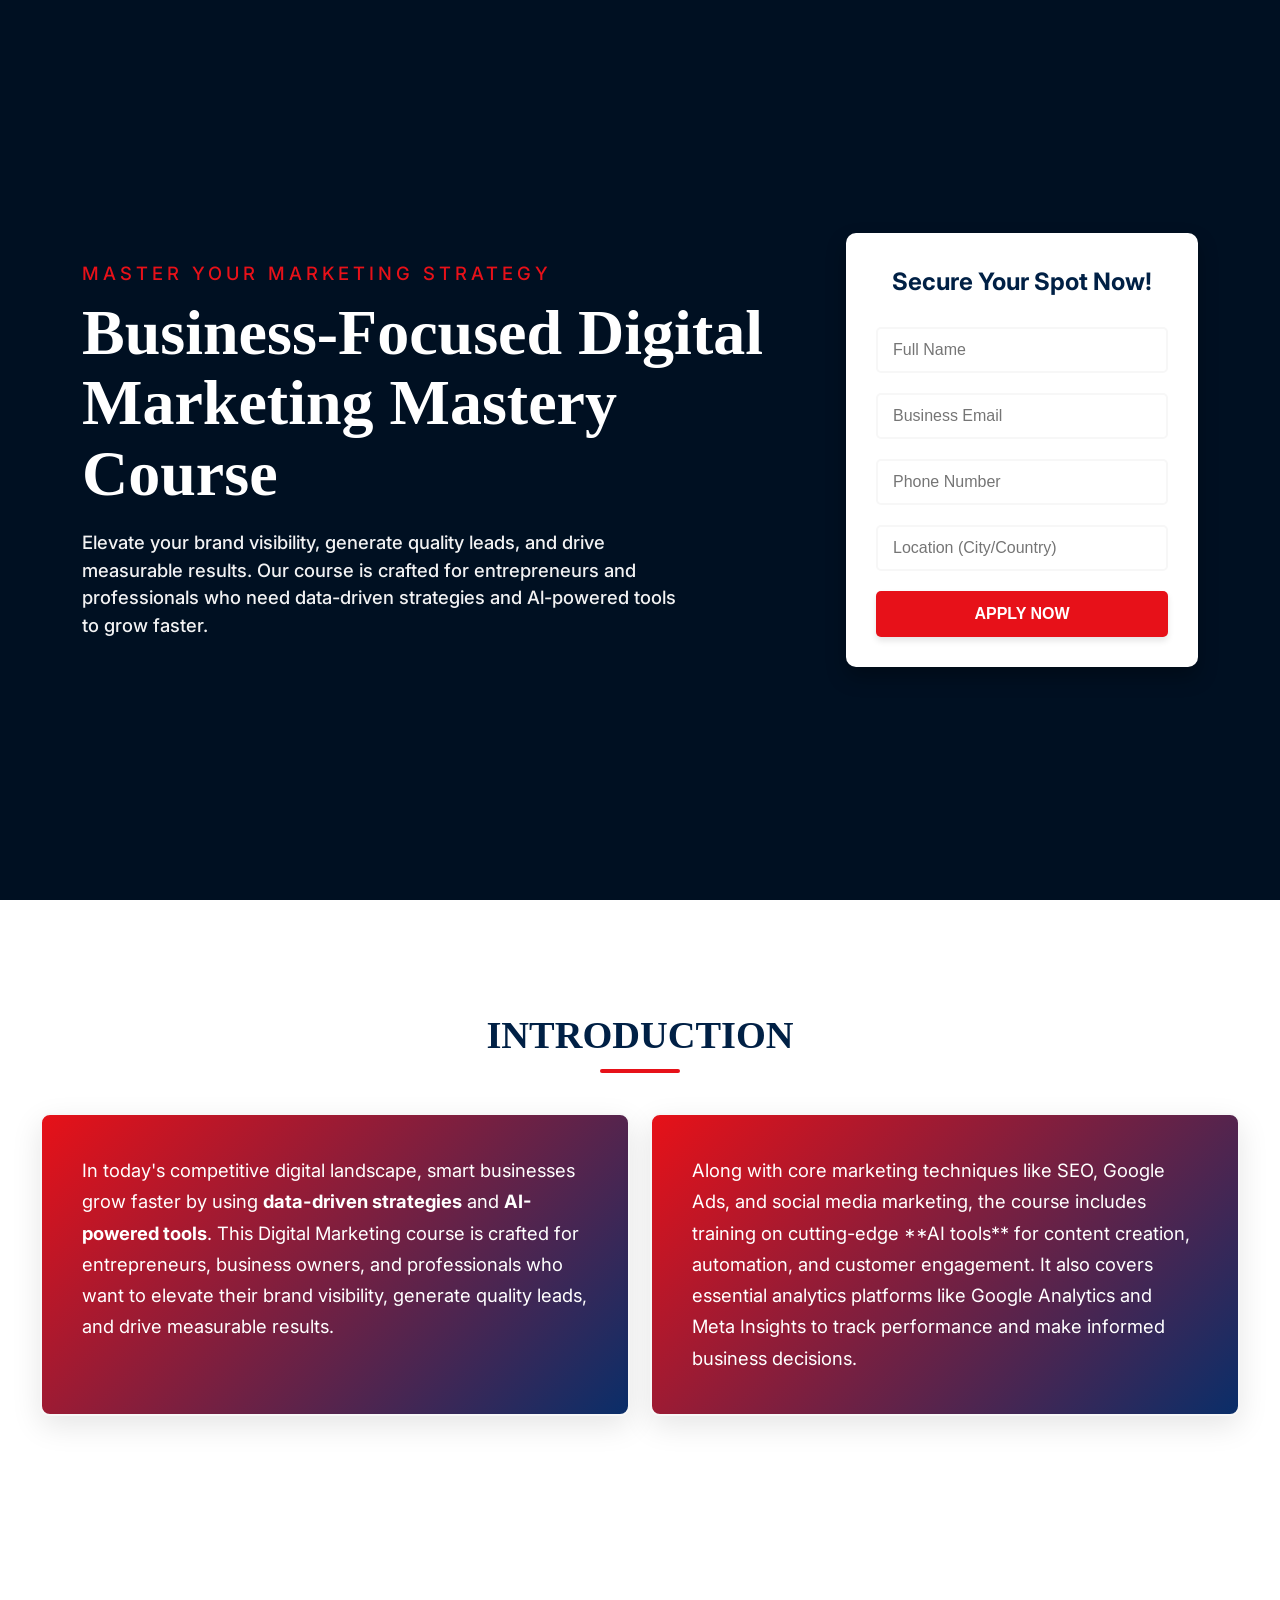
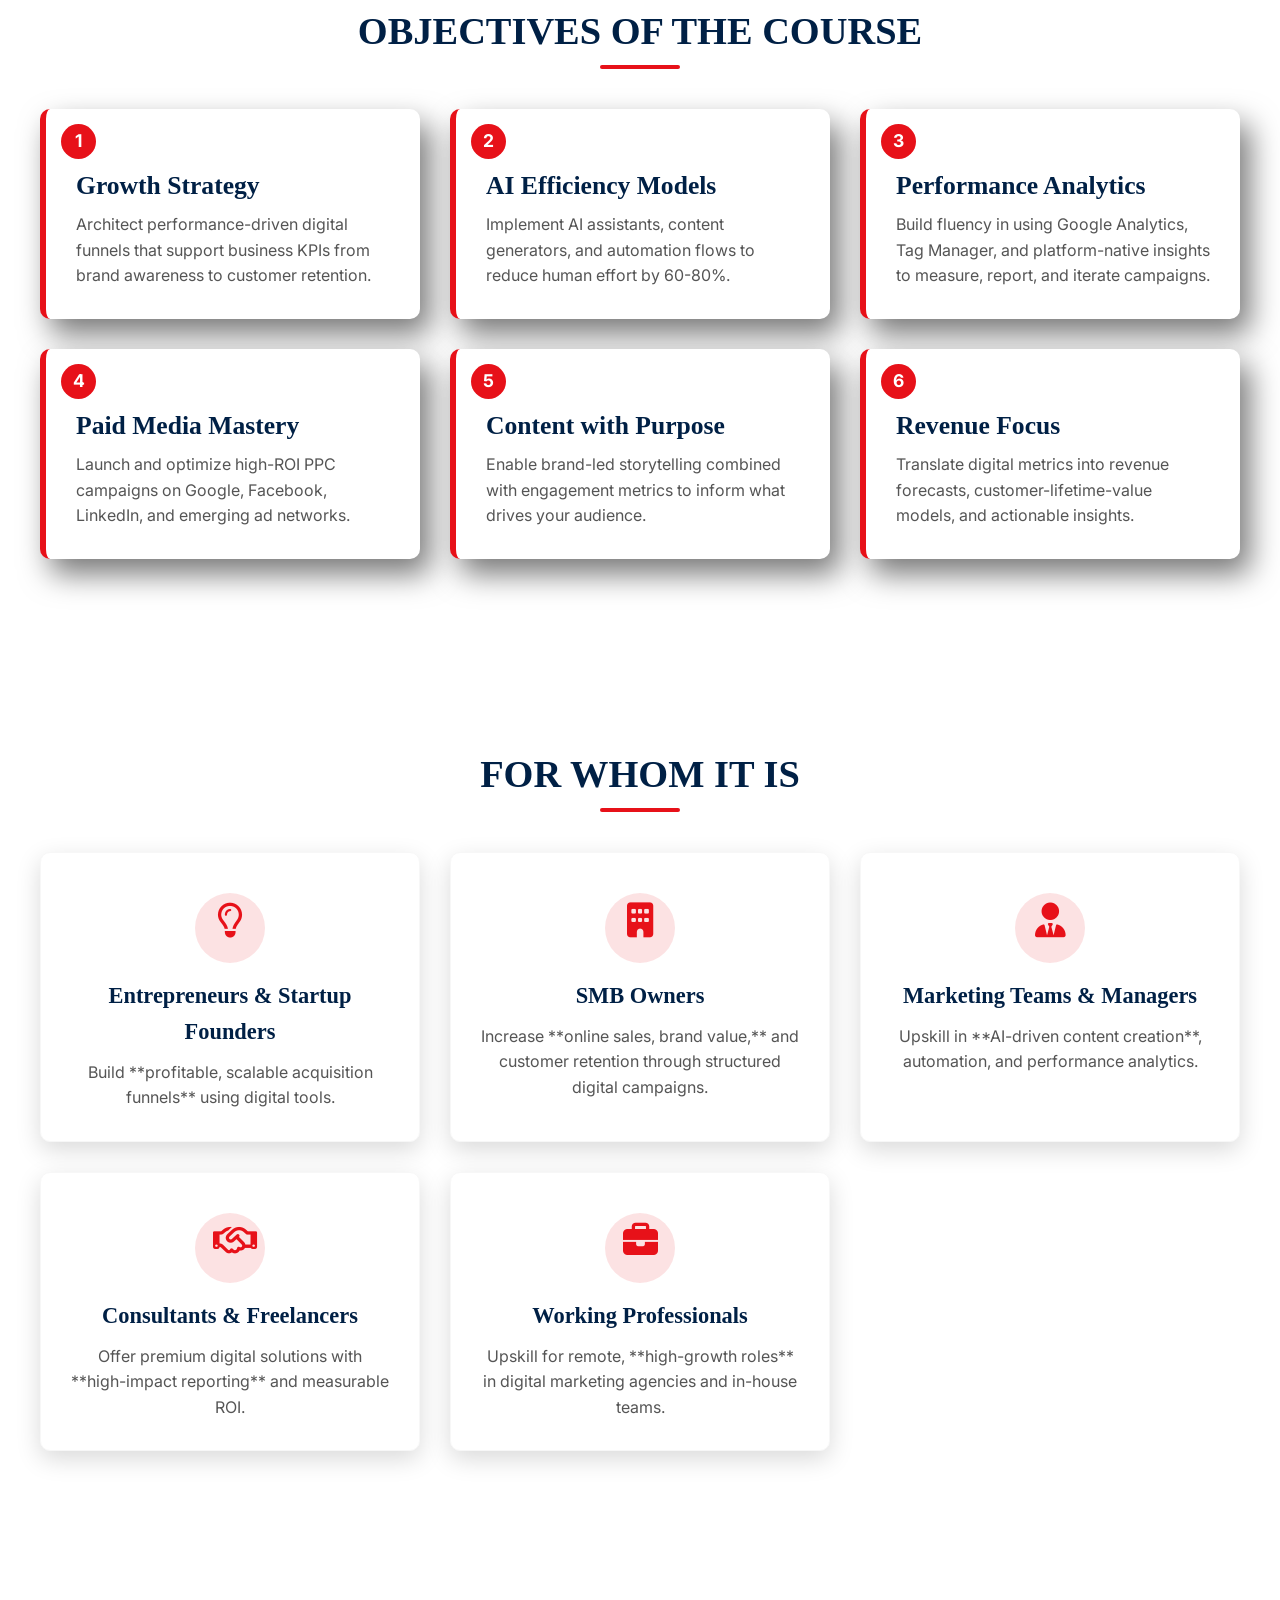
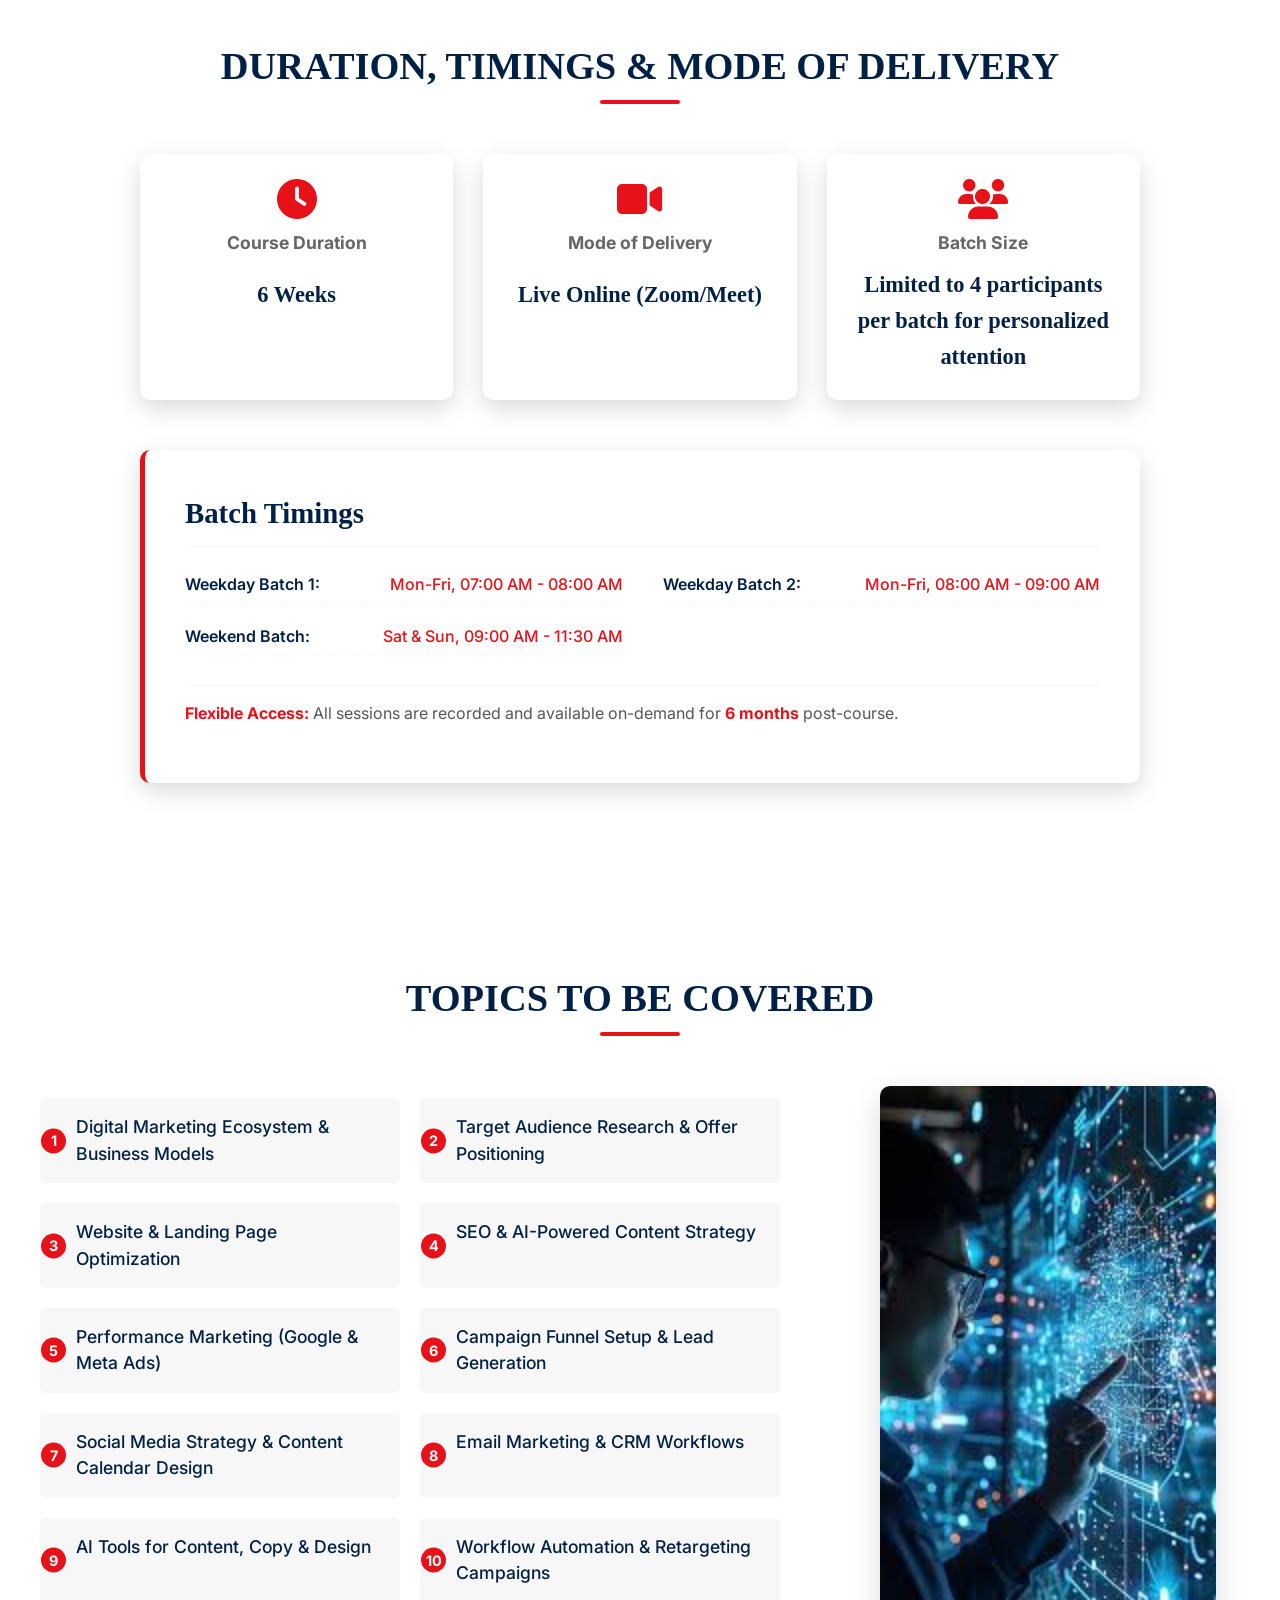
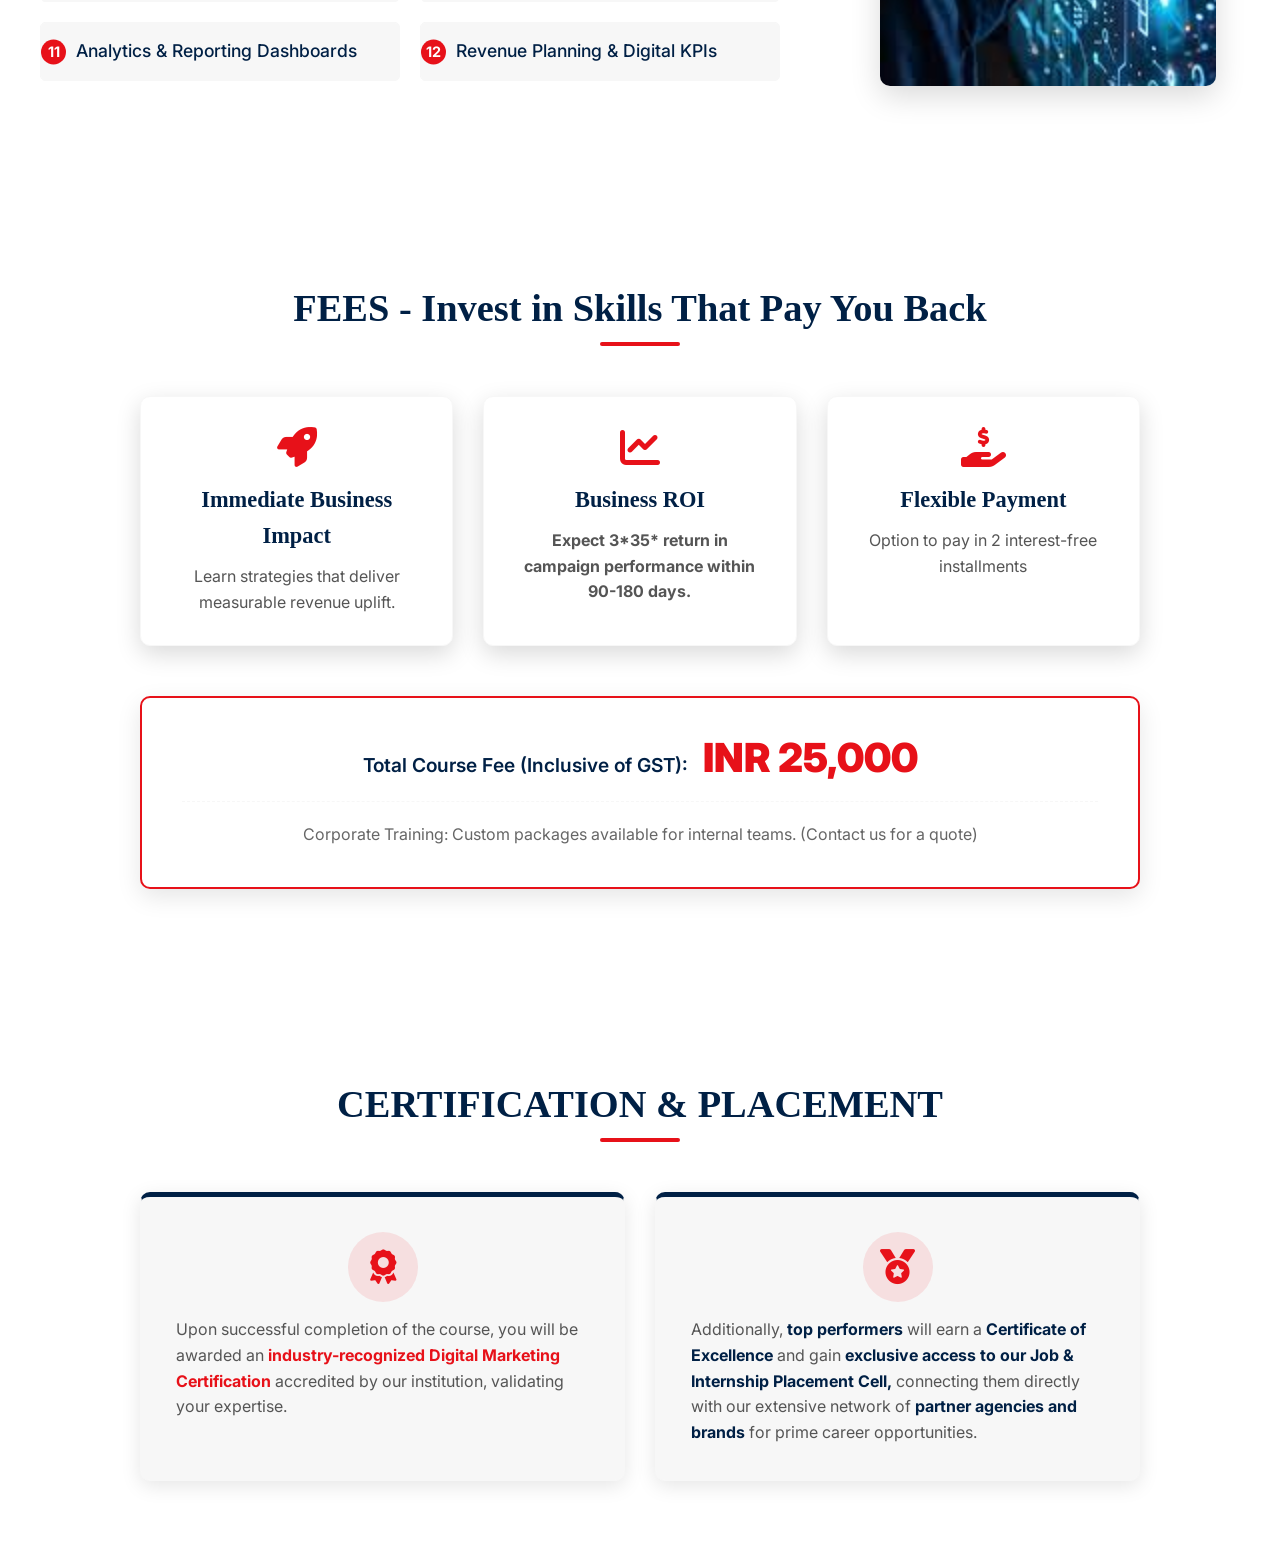
==== index.html @ 6c290bd8 "Add files via upload" ====
<!DOCTYPE html>
<html lang="en">
<head>
<meta charset="UTF-8">
<meta name="viewport" content="width=device-width, initial-scale=1.0">
<title>Adleway Digital Marketing - Mastery Course</title>
<link rel="stylesheet" href="Digital Marketing Course.css">
<!-- Favicon -->
<link rel="icon" type="image/x-icon" href="AdLeway-Favicon.png">
<!-- AOS CSS -->
<link rel="stylesheet" href="https://unpkg.com/aos@next/dist/aos.css" />
<link href="https://fonts.googleapis.com/css2?family=Inter:wght@400;500;600;700;800;900&display=swap" rel="stylesheet">
<!-- Font Awesome for icons -->
<link rel="stylesheet" href="https://cdnjs.cloudflare.com/ajax/libs/font-awesome/6.5.0/css/all.min.css">
<link rel="stylesheet" href="https://cdn.jsdelivr.net/npm/bootstrap-icons@1.11.3/font/bootstrap-icons.css">
</head>
<body>



<!--hero-section-->
<div class="hero-section">
<div class="hero-video-container">
<video autoplay muted loop playsinline class="background-video">
<source src="hero-video.webm" type="video/mp4">
</div>
<div class="hero-content">
<div class="hero-main-content">
<!-- LEFT SIDE: Heading & Description -->
<div class="hero-left" data-aos="slide-right">
<p class="subtitle" style="color: #E71119;">MASTER YOUR MARKETING STRATEGY</p>
<h1 style="font-family: 'Times New Roman', serif;">Business-Focused Digital Marketing Mastery Course</h1>
<p>
Elevate your brand visibility, generate quality leads, and drive measurable results. Our course is crafted for entrepreneurs and professionals who need data-driven strategies and Al-powered tools to grow faster.
</p>
</div>
<!-- RIGHT SIDE: Lead Capture Form -->
<div class="hero-right" data-aos="slide-left">
<div class="form-card">
<h2>Secure Your Spot Now!</h2>
<form action="https://formsubmit.co/adleway.com@gmail.com" method="POST">
<div class="form-group">
<input type="text" name="name" placeholder="Full Name" required>
</div>
<div class="form-group">
<input type="email" name="email" placeholder="Business Email" required>
</div>
<div class="form-group">
<input type="tel" name="phone" placeholder="Phone Number" required>
</div>
<div class="form-group">
<input type="text" name="location" placeholder="Location (City/Country)" required>
</div>
<button type="submit" class="btn btn-form-submit">
APPLY NOW
</button>
</form>
</div>
</div>
</div>
</div>
</div>





<!-- INTRODUCTION SECTION -->
<section class="intro-section">
<div class="intro-container">
<h2 style="font-family: 'Times New Roman', serif;" data-aos="zoom-in">INTRODUCTION</h2>
<div class="intro-content-grid">
<!-- Card 1: Data-Driven Focus -->
<div class="intro-card" data-aos="slide-right">
<p>
In today's competitive digital landscape, smart businesses grow faster by using 
<strong>data-driven strategies</strong> and <strong>AI-powered tools</strong>. 
This Digital Marketing course is crafted for entrepreneurs, business owners, and professionals 
who want to elevate their brand visibility, generate quality leads, and drive measurable results.
</p>
</div>
<!-- Card 2: Tools & Analytics Focus -->
<div class="intro-card" data-aos="slide-left">
<p>
Along with core marketing techniques like SEO, Google Ads, and social media marketing, 
the course includes training on cutting-edge **AI tools** for content creation, automation, 
and customer engagement. It also covers essential analytics platforms like Google Analytics 
and Meta Insights to track performance and make informed business decisions.
</p>
</div>
</div>
</div>
</section>





<!--OBJECTIVES OF THE COURSE SECTION-->
<section class="objectives-section">
<div class="objective-container">
<h2 class="section-header" data-aos="zoom-in">OBJECTIVES OF THE COURSE</h2>
<div class="objective-grid-container">
<!-- Objective 1 -->
<div class="modern-objective-card" data-aos="slide-right">
<h3>Growth Strategy</h3>
<p>Architect performance-driven digital funnels that support business KPIs from brand awareness to customer retention.</p>
</div>
<!-- Objective 2 -->
<div class="modern-objective-card" data-aos="slide-right">
<h3>AI Efficiency Models</h3>
<p>Implement AI assistants, content generators, and automation flows to reduce human effort by 60-80%.</p>
</div>
<!-- Objective 3 -->
<div class="modern-objective-card" data-aos="slide-right">
<h3>Performance Analytics</h3>
<p>Build fluency in using Google Analytics, Tag Manager, and platform-native insights to measure, report, and iterate campaigns.</p>
</div>
<!-- Objective 4 -->
<div class="modern-objective-card" data-aos="slide-left">
<h3>Paid Media Mastery</h3>
<p>Launch and optimize high-ROI PPC campaigns on Google, Facebook, LinkedIn, and emerging ad networks.</p>
</div>
<!-- Objective 5 -->
<div class="modern-objective-card" data-aos="slide-left">
<h3>Content with Purpose</h3>
<p>Enable brand-led storytelling combined with 
engagement metrics to inform what drives your 
audience.</p>
</div>
<!-- Objective 6 -->
<div class="modern-objective-card" data-aos="slide-left">
<h3>Revenue Focus</h3>
<p>Translate digital metrics into revenue forecasts, 
customer-lifetime-value models, and actionable insights.</p>
</div>
</div>
</div>
</section>





<!--target-audience-section-->
<section class="target-audience-section">
<div class="target-audience-container">
<h2 class="section-header" data-aos="zoom-in">FOR WHOM IT IS</h2>
<div class="audience-grid-container-custom">
<div class="audience-card-custom" data-aos="slide-right">
<div class="icon-wrapper">
<i class="far fa-lightbulb custom-icon"></i>
</div>
<h3>Entrepreneurs & Startup Founders</h3>
<p>Build **profitable, scalable acquisition funnels** using digital tools.</p>
</div>
<div class="audience-card-custom" data-aos="slide-right">
<div class="icon-wrapper">
<i class="fas fa-building custom-icon"></i>
</div>
<h3>SMB Owners</h3>
<p>Increase **online sales, brand value,** and customer retention through structured digital campaigns.</p>
</div>
<div class="audience-card-custom" data-aos="slide-right">
<div class="icon-wrapper">
<i class="fas fa-user-tie custom-icon"></i>
</div>
<h3>Marketing Teams & Managers</h3>
<p>Upskill in **AI-driven content creation**, automation, and performance analytics.</p>
</div>
<div class="audience-card-custom" data-aos="slide-left">
<div class="icon-wrapper">
<i class="far fa-handshake custom-icon"></i>
</div>
<h3>Consultants & Freelancers</h3>
<p>Offer premium digital solutions with **high-impact reporting** and measurable ROI.</p>
</div>
<div class="audience-card-custom" data-aos="slide-left">
<div class="icon-wrapper">
<i class="fas fa-briefcase custom-icon"></i>
</div>
<h3>Working Professionals</h3>
<p>Upskill for remote, **high-growth roles** in digital marketing agencies and in-house teams.</p>
</div>
</div>
</div>
</section>





<!--delivery-section-->
<section class="delivery-section">
<div class="delivery-container">
<h2 class="section-header" data-aos="zoom-in">DURATION, TIMINGS & MODE OF DELIVERY</h2>
<div class="key-info-grid">
<div class="info-card" data-aos="slide-left">
<i class="fas fa-clock info-icon"></i>
<p class="info-title">Course Duration</p>
<p class="info-detail" style=" margin-top: 20px;">6 Weeks</p>
</div>
<div class="info-card" data-aos="zoom-in">
<i class="fas fa-video info-icon"></i>
<p class="info-title">Mode of Delivery</p>
<p class="info-detail" style=" margin-top: 20px;">Live Online (Zoom/Meet)</p>
</div>
<div class="info-card" data-aos="slide-right">
<i class="fas fa-users info-icon"></i>
<p class="info-title">Batch Size</p>
<p class="info-detail">Limited to 4 participants per batch for personalized attention</p>
</div>
</div>
<div class="timing-card" data-aos="zoom-in">
<h3>Batch Timings</h3>
<div class="timing-list-container">
<div class="timing-item">
<p class="timing-label">Weekday Batch 1:</p>
<p class="timing-time">Mon-Fri, 07:00 AM - 08:00 AM</p>
</div>
<div class="timing-item">
<p class="timing-label">Weekday Batch 2:</p>
<p class="timing-time">Mon-Fri, 08:00 AM - 09:00 AM</p>
</div>
<div class="timing-item">
<p class="timing-label">Weekend Batch:</p>
<p class="timing-time">Sat & Sun, 09:00 AM - 11:30 AM</p>
</div>
</div>
<p class="flexible-access">
<strong>Flexible Access:</strong>  All sessions are recorded and available on-demand for <strong>6 months</strong> post-course.
</p>
</div>
</div>
</section>





<!--topics-section-->
<section class="topics-section">
<div class="topics-container"> 
<h2 class="section-header topics-header" data-aos="zoom-in">TOPICS TO BE COVERED</h2>
<div class="topics-content-split">
<div class="topics-list-column">
<ol class="topic-list">
<li data-aos="slide-right" data-aos-delay="100">Digital Marketing Ecosystem & Business Models</li>
<li  data-aos="slide-right" data-aos-delay="100">Target Audience Research & Offer Positioning</li>
<li  data-aos="slide-right" data-aos-delay="200">Website & Landing Page Optimization</li>
<li  data-aos="slide-right" data-aos-delay="200">SEO & AI-Powered Content Strategy</li>
<li  data-aos="slide-right" data-aos-delay="300">Performance Marketing (Google & Meta Ads)</li>
<li  data-aos="slide-right" data-aos-delay="300">Campaign Funnel Setup & Lead Generation</li>
<li  data-aos="slide-right" data-aos-delay="400">Social Media Strategy & Content Calendar Design</li>
<li  data-aos="slide-right" data-aos-delay="400">Email Marketing & CRM Workflows</li>
<li  data-aos="slide-right" data-aos-delay="500">AI Tools for Content, Copy & Design</li>
<li  data-aos="slide-right" data-aos-delay="500">Workflow Automation & Retargeting Campaigns</li>
<li  data-aos="slide-right" data-aos-delay="600">Analytics & Reporting Dashboards</li>
<li  data-aos="slide-right" data-aos-delay="600">Revenue Planning & Digital KPIs</li>
</ol>
</div>
<div class="topics-image-column" data-aos="slide-left">
<img src="Advanced Data Visualization-1.jpeg" alt="Digital Marketing Topics Illustration">
</div>
</div>
</div>
</section>





<!--fees-section-->
<section class="fees-section">
<div class="fees-container">
<h2 class="section-header fees-header" data-aos="zoom-in">FEES - Invest in Skills That Pay You Back</h2>
<div class="value-prop-grid">
<div class="value-prop-card" data-aos="slide-left">
<i class="fas fa-rocket prop-icon"></i>
<h3 class="prop-title">Immediate Business Impact</h3>
<p class="prop-detail">Learn strategies that deliver measurable revenue uplift.</p>
</div>
<div class="value-prop-card primary-card" data-aos="zoom-in">
<i class="fas fa-chart-line prop-icon"></i>
<h3 class="prop-title" style="color: var(--color-darkblue);">Business ROI</h3>
<p class="prop-detail">Expect 3*35* return in campaign 
performance within 90-180 days.</p>
</div>
<div class="value-prop-card" data-aos="slide-right">
<i class="fas fa-hand-holding-usd prop-icon"></i>
<h3 class="prop-title">Flexible Payment</h3>
<p class="prop-detail">Option to pay in 2 interest-free 
installments</p>
</div>
</div>
<div class="fee-summary-box" data-aos="zoom-in">
<div class="fee-display">
<p class="fee-label">Total Course Fee (Inclusive of GST):</p>
<p class="fee-amount">INR 25,000</p>
</div>
<p class="corporate-note">
Corporate Training: Custom packages available for internal teams. (Contact us for a quote)
</p>
</div>
</div>
</section>





<!--certification-section-->
<section class="certification-section">
<div class="cert-container">
<h2 class="section-header cert-header" data-aos="zoom-in">CERTIFICATION & PLACEMENT</h2>
<div class="cert-cards-grid">

<div class="cert-card primary-cert-card" data-aos="slide-left">
<div class="card-icon-wrapper">
<i class="fas fa-award cert-icon"></i>
</div>
<p class="card-detail">
Upon successful completion of the course, you will be awarded an <strong>
industry-recognized Digital Marketing Certification </strong> accredited by our institution, validating your expertise.
</p>
</div>

<div class="cert-card secondary-cert-card" data-aos="slide-right">
<div class="card-icon-wrapper">
<i class="fas fa-medal cert-icon"></i>
</div>
<p class="card-detail">
Additionally,<strong> top performers </strong> will earn a <strong>Certificate of Excellence</strong> and gain <strong> exclusive access to our Job & Internship Placement Cell,</strong> connecting them directly with our extensive network of <strong> partner agencies and brands </strong> for prime career opportunities.
</p>
</div>
</div>
</div>
</section>





<!-- AOS JS -->
<script src="https://unpkg.com/aos@next/dist/aos.js"></script>
<script>
AOS.init({
duration: 1000,  
once: true,     
offset: 100,      
});
</script>

</body>
</html>
---- Digital Marketing Course.css ----
:root {
--color-red: #E71119;
--color-darkblue: #002045;
--color-white: #ffffff;
--color-lightgray: #f7f7f7;
--color-dim-white: rgba(255, 255, 255, 0.95);
--font-family-sans: 'Inter', sans-serif;
}
html, body {
overflow-x: hidden;
scroll-behavior: smooth;
}
body {
font-family: var(--font-family-sans);
margin: 0;
padding-top: 0; 
color: var(--color-darkblue);
line-height: 1.6;
background-color: var(--color-white);
}
.btn {
display: inline-block;
padding: 14px 35px;
font-size: 1rem;
border-radius: 5px;
font-weight: 800;
text-decoration: none;
text-align: center;
cursor: pointer;
transition: all 0.4s ease;
width: 100%;
border: none;
box-shadow: 0 4px 6px rgba(0, 0, 0, 0.1);
}



/* --- HERO SECTION--- */
.hero-section {
position: relative;
height: 100vh;
display: flex;
align-items: center;
justify-content: center;
text-align: center;
overflow: hidden;
}
.hero-video-container {
position: fixed;
top: 0;
left: 0;
width: 100%;
height: 100%;
z-index: -1;
overflow: hidden;
background: var(--color-darkblue); 
}
.background-video, .background-image {
width: 100%;
height: 100%;
object-fit: cover;
opacity: 0.8;
}
.hero-video-container::after {
content: '';
position: absolute;
top: 0;
left: 0;
width: 100%;
height: 100%;
background: rgba(0, 0, 0, 0.5); 
z-index: 1;
}
.hero-content {
position: relative;
z-index: 2;
padding: 20px;
width: 100%;
max-width: 1400px;
}
.hero-main-content {
display: flex;
justify-content: space-between;
align-items: center;
gap: 60px;
width: 90%;
margin: 0 auto;
text-align: left;
}
.hero-left {
flex: 2; 
color: var(--color-white);
}
.hero-right {
flex: 1;
min-width: 300px;
}
.subtitle {
font-size: 1.25rem;
font-weight: 700;
letter-spacing: 4px;
margin-bottom: 10px;
text-transform: uppercase;
color: var(--color-red);
}
.hero-left h1 {
font-size: clamp(2.5rem, 5vw, 4.5rem);
line-height: 1.1;
margin: 0 0 20px 0;
font-family: var(--font-family-sans);
font-weight: 900;
}
.hero-left p {
font-size: 1.15rem;
font-weight: 500;
line-height: 1.5;
color: var(--color-dim-white);
max-width: 600px;
}
.form-card {
background-color: var(--color-white);
padding: 30px;
border-radius: 10px;
box-shadow: 0 10px 20px rgba(0, 0, 0, 0.3);
text-align: center;
}
.form-card h2 {
color: var(--color-darkblue);
font-size: 1.5rem;
margin-top: 0;
margin-bottom: 25px;
font-weight: 700;
}
.form-group {
margin-bottom: 20px;
}
.form-group input {
width: 100%;
padding: 12px 15px;
border: 2px solid var(--color-lightgray);
border-radius: 5px;
font-size: 1rem;
color: var(--color-darkblue);
box-sizing: border-box;
transition: border-color 0.3s;
}
.form-group input:focus {
outline: none;
border-color: var(--color-red);
}
.btn-form-submit {
background-color: var(--color-red);
color: var(--color-white);
border-color: var(--color-red);
font-size: 1rem;
border-radius: 5px;
font-weight: 800;
text-decoration: none;
}
.btn-form-submit:hover {
background: linear-gradient(135deg, #e71118, #0a2e69);
border-color: var(--color-darkblue);
transition: all 0.4s ease;
}
/* Mobile Responsiveness */
@media (max-width: 1024px) {
.hero-section {
height: auto;
min-height: 100vh;
padding-bottom: 50px; 
}
.hero-main-content {
flex-direction: column;
text-align: center;
gap: 40px;
padding-top: 20px;
}
.hero-left {
text-align: center;
max-width: none;
}
.hero-left h1 {
font-size: clamp(2.5rem, 10vw, 3.5rem);
}
.hero-right {
margin-top: 0;
width: 90%;
}
}





/* --- INTRODUCTION SECTION STYLES --- */
.intro-section {
padding: 80px 20px;
background-color: var(--color-white);
text-align: center;
}
.intro-container {
max-width: 1200px;
margin: 0 auto;
}
.intro-container h2 {
font-size: clamp(1.8rem, 3vw, 3rem);
font-weight: 900;
color: var(--color-darkblue);
margin-bottom: 40px;
line-height: 1.2;
position: relative;
padding-bottom: 15px;
}
.intro-container h2::after {
content: '';
position: absolute;
bottom: 0;
left: 50%;
transform: translateX(-50%);
width: 80px;
height: 4px;
background-color: var(--color-red);
border-radius: 2px;
}
.intro-content-grid {
display: flex;
gap: 20px;
margin-top: 40px;
align-items: stretch; 
}
.intro-card {
flex: 1;
padding: 40px;
border-radius: 10px;
text-align: left;
box-shadow: 0 10px 30px rgba(0, 0, 0, 0.1);
cursor: pointer;
background: linear-gradient(135deg, #e71118, #0a2e69);
transition: all 0.4s ease;
color: var(--color-white); 
border: 2px solid var(--color-lightgray);
}
.intro-card:hover {
background: linear-gradient(135deg, #0a2e69, #e71118);
box-shadow: 15px 20px 40px rgba(0, 0, 0, 0.534); 
}
.intro-card p {
margin: 0;
font-size: 1.15rem;
line-height: 1.7;
}
.intro-card p strong {
color: var(--color-white); 
font-weight: 700;
}
@media (max-width: 1024px) {
.intro-content-grid {
flex-wrap: wrap;
justify-content: center;
}
.intro-card {
flex: 0 0 45%;
text-align: center;
padding: 30px;
}
.intro-card p {
font-size: 1rem;
}
}
/* Mobile (768px and below) */
@media (max-width: 768px) {
.intro-content-grid {
flex-direction: column;
align-items: center;
gap: 25px;
margin-right: 45px;
}
.intro-card {
flex: 1 1 100%;
width: 100%;
padding: 25px;
text-align: center;
box-shadow: 0 8px 20px rgba(0, 0, 0, 0.15);
}
.intro-container h2 {
font-size: 1.8rem;
}
.intro-card p {
font-size: 0.95rem;
line-height: 1.6;
}
}
/* Small Mobile (480px and below) */
@media (max-width: 480px) {
.intro-section {
padding: 60px 15px;
}
.intro-container h2 {
font-size: 1.5rem;
}
.intro-card {
padding: 20px;
border-radius: 8px;
}
.intro-card p {
font-size: 0.9rem;
}
}






/* --- OBJECTIVES SECTION STYLES --- */
.objectives-section {
padding: 80px 20px; 
background-color: var(--color-white); 
text-align: center;
}
.objective-container {
max-width: 1200px; 
margin: 0 auto;
}
.objective-container h2 {
font-size: clamp(1.8rem, 3vw, 3rem);
font-weight: 900;
color: var(--color-darkblue);
margin-bottom: 40px;
line-height: 1.2;
position: relative;
padding-bottom: 15px;  
font-family: 'Times New Roman', serif; 
}
.objective-container h2::after {
content: '';
position: absolute;
bottom: 0;
left: 50%;
transform: translateX(-50%);
width: 80px;
height: 4px;
background-color: var(--color-red);
border-radius: 2px;
}
.objective-grid-container {
display: grid;
grid-template-columns: repeat(3, 1fr);
gap: 30px; 
margin-top: 40px;
counter-reset: objective-counter; 
}
.modern-objective-card {
padding: 30px;
background-color: var(--color-white);
border-radius: 10px;
text-align: left;
border: none;
border-left: 6px solid var(--color-red); 
box-shadow: 10px 15px 30px rgba(0, 0, 0, 0.534); 
transition: all 0.4s cubic-bezier(0.25, 0.8, 0.25, 1);
cursor: pointer;
height: 100%;
box-sizing: border-box;
position: relative; 
counter-increment: objective-counter; 
transform: perspective(1000px) translateZ(0);
}
.modern-objective-card::before {
content: counter(objective-counter);
position: absolute;
top: 15px; 
left: 15px; 
width: 35px;
height: 35px;
border-radius: 50%;
background-color: var(--color-red); 
color: white;
display: flex;
align-items: center;
justify-content: center;
font-size: 1.1rem;
font-weight: 700;
z-index: 2;
font-family: var(--font-family-sans); 
}
.modern-objective-card:hover {
box-shadow: 0 15px 35px rgba(0, 32, 69, 0.15), 0 0 0 3px var(--color-red); 
transform: perspective(1000px) translateZ(20px); 
}
.modern-objective-card h3 {
margin: 0 0 10px 0; 
padding-top: 30px; 
font-size: 1.6rem;
font-weight: 800;
color: var(--color-darkblue);
line-height: 1.3;
font-family: 'Times New Roman', serif; 
}
.modern-objective-card p {
font-size: 1rem;
color: #555;
margin: 0;
}
@media (max-width: 1024px) {
.objective-grid-container {
grid-template-columns: repeat(2, 1fr);
gap: 25px;
}
.modern-objective-card {
padding: 25px;
}
.modern-objective-card h3 {
font-size: 1.4rem;
}
.modern-objective-card p {
font-size: 0.95rem;
}
}
/* --- Mobile View (768px and below) --- */
@media (max-width: 768px) {
.objective-grid-container {
grid-template-columns: 1fr;
gap: 20px;
}
.modern-objective-card {
padding: 20px;
text-align: center;
border-left: none;
border-top: 5px solid var(--color-red);
}
.modern-objective-card::before {
left: 50%;
transform: translateX(-50%);
top: -18px;
width: 40px;
height: 40px;
font-size: 1.2rem;
}
.modern-objective-card h3 {
padding-top: 25px;
font-size: 1.3rem;
}
.modern-objective-card p {
font-size: 0.9rem;
}
}
/* --- Small Mobile (480px and below) --- */
@media (max-width: 480px) {
.objectives-section {
padding: 60px 15px;
}
.objective-container h2 {
font-size: 1.6rem;
}
.modern-objective-card {
padding: 18px;
border-radius: 8px;
}
.modern-objective-card::before {
width: 35px;
height: 35px;
top: -15px;
font-size: 1rem;
}
.modern-objective-card h3 {
font-size: 1.1rem;
}
.modern-objective-card p {
font-size: 0.85rem;
}
}






/* FOR WHOM IT IS */
.icon-wrapper {
display: flex;
align-items: center;
justify-content: center;
width: 70px;
height: 70px;
border-radius: 50%;
background-color: rgba(231, 17, 25, 0.12);
margin-top: 10px; 
margin-bottom: 15px;
transition: all 0.3s ease;
}
.audience-card-custom {
background-color: var(--color-white);
padding: 40px 30px 30px; 
border-radius: 12px;
box-shadow: 0 5px 20px rgba(0, 32, 69, 0.1);
text-align: center;
border: 1px solid var(--color-lightgray);
display: flex;
flex-direction: column;
justify-content: flex-start; 
align-items: center;
transition: 0.3s ease;
}
.audience-card-custom:hover .icon-wrapper {
background-color: var(--color-red); 
}
.audience-card-custom .custom-icon {
color: var(--color-red); 
font-size: 35px; 
}
.audience-card-custom:hover .custom-icon {
color: var(--color-white); 
}
.target-audience-section {
padding: 80px 20px;
background-color: var(--color-white);
text-align: center;
}
.target-audience-container {
max-width: 1200px;
margin: 0 auto;
}
.target-audience-container .section-header {
font-size: clamp(1.8rem, 3vw, 3rem);
font-weight: 900;
color: var(--color-darkblue);
margin-bottom: 40px;
line-height: 1.2;
position: relative;
padding-bottom: 15px;
font-family: 'Times New Roman', serif;
}
.target-audience-container .section-header::after {
content: '';
position: absolute;
bottom: 0;
left: 50%;
transform: translateX(-50%);
width: 80px;
height: 4px;
background-color: var(--color-red);
border-radius: 2px;
}
.audience-grid-container-custom {
display: grid;
grid-template-columns: repeat(3, 1fr); 
gap: 30px;
margin-top: 40px;
}
.audience-grid-container-custom > :nth-child(4) {
grid-column: 1 / span 1; 
}
.audience-grid-container-custom > :nth-child(5) {
grid-column: 2 / span 1; 
}

.audience-card-custom {
background-color: var(--color-white);
padding: 30px;
border-radius: 10px;
box-shadow: 0 8px 25px rgba(0, 0, 0, 0.15); 
text-align: center;
transition: transform 0.3s ease, box-shadow 0.3s ease, border-color 0.3s ease;
border: 1px solid var(--color-lightgray);
height: 100%;
box-sizing: border-box;
display: flex;
flex-direction: column;
align-items: center;
}
.audience-card-custom:hover {
transform: translateY(-5px);
box-shadow: 0 15px 35px rgba(0, 32, 69, 0.15), 0 0 0 3px rgba(231, 17, 25, 0.5); 
}
.audience-card-custom .custom-icon {
color: var(--color-red); 
stroke-width: 2.5; 
margin-bottom: 15px;
width: 35px; 
height: 35px;
background-color: transparent; 
padding: 0; 
border-radius: 0;
}
.audience-card-custom h3 {
font-size: 1.4rem;
font-weight: 700;
color: var(--color-darkblue);
margin: 0 0 10px 0;
font-family: 'Times New Roman', serif;
}
.audience-card-custom p {
font-size: 1rem;
color: #555;
margin: 0;
}
.audience-card-custom p strong {
color: var(--color-darkblue);
font-weight: 600;
}
@media (max-width: 1024px) {
.audience-grid-container-custom {
grid-template-columns: repeat(2, 1fr); 
}
.audience-grid-container-custom > :nth-child(4),
.audience-grid-container-custom > :nth-child(5) {
grid-column: auto / span 1; 
}
}
@media (max-width: 600px) {
.audience-grid-container-custom {
grid-template-columns: 1fr; 
}
}






/* --- DELIVERY & TIMINGS SECTION STYLES --- */
.delivery-section {
padding: 80px 20px;
background-color: var(--color-white); 
text-align: center;
}
.delivery-container {
max-width: 1000px;
margin: 0 auto;
}
.delivery-container .section-header {
font-size: clamp(1.8rem, 3vw, 3rem);
font-weight: 900;
color: var(--color-darkblue);
margin-bottom: 50px;
line-height: 1.2;
position: relative;
padding-bottom: 15px;
font-family: 'Times New Roman', serif;
}
.delivery-container .section-header::after {
content: '';
position: absolute;
bottom: 0;
left: 50%;
transform: translateX(-50%);
width: 80px;
height: 4px;
background-color: var(--color-red);
border-radius: 2px;
}
.key-info-grid {
display: grid;
grid-template-columns: repeat(auto-fit, minmax(250px, 1fr));
gap: 30px;
margin-bottom: 50px;
}
.info-card {
background-color: var(--color-white);
padding: 25px;
border-radius: 10px;
box-shadow: 0 8px 25px rgba(0, 0, 0, 0.15); 
transition: all 0.3s ease;
}
.info-card:hover {
transform: translateY(-5px);
box-shadow: 0 15px 35px rgba(0, 32, 69, 0.15), 0 0 0 3px rgba(231, 17, 25, 0.5); 
}
.info-icon {
font-size: 2.5rem;
color: var(--color-red);
margin-bottom: 10px;
}
.info-title {
font-size: 1.1rem;
font-weight: 700;
color: #666;
margin: 0;
}
.info-detail {
font-size: 1.4rem;
font-weight: 800;
color: var(--color-darkblue);
margin: 5px 0 0 0;
font-family: 'Times New Roman', serif;
margin-top: 10px;
}
.timing-card {
background-color: var(--color-white);
padding: 40px;
border-radius: 10px;
text-align: left;
border-left: 5px solid var(--color-red);
box-shadow: 0 8px 25px rgba(0, 0, 0, 0.15); 
}
.timing-card h3 {
font-size: 1.8rem;
color: var(--color-darkblue);
margin-top: 0;
margin-bottom: 25px;
padding-bottom: 10px;
border-bottom: 1px solid var(--color-lightgray);
font-family: 'Times New Roman', serif;
}
.timing-list-container {
display: grid;
grid-template-columns: repeat(auto-fit, minmax(280px, 1fr));
gap: 20px 40px;
margin-bottom: 30px;
}
.timing-item {
display: flex;
justify-content: space-between;
align-items: center;
border-bottom: 1px dashed var(--color-lightgray);
padding-bottom: 5px;
}
.timing-label {
font-weight: 600;
color: var(--color-darkblue);
margin: 0;
flex-basis: 40%;
}
.timing-time {
font-weight: 500;
color: var(--color-red);
margin: 0;
flex-basis: 60%;
text-align: right;
}
.flexible-access {
font-size: 1rem;
color: #555;
padding-top: 15px;
border-top: 1px solid var(--color-lightgray);
}
.flexible-access strong {
color: var(--color-red);
font-weight: 700;
}
/* Mobile Responsiveness */
@media (max-width: 600px) {
.timing-list-container {
grid-template-columns: 1fr;
}
.timing-item {
flex-direction: column;
align-items: flex-start;
padding-bottom: 15px;
}
.timing-label, .timing-time {
text-align: left;
flex-basis: auto;
}
.timing-time {
font-size: 1.1rem;
padding-top: 5px;
}
}






/* --- TOPICS TO BE COVERED SECTION STYLES --- */
.topics-section {
padding: 80px 20px;
background-color: var(--color-white); 
text-align: center;
}
.topics-container {
max-width: 1200px;
margin: 0 auto;
}
.topics-header {
font-size: clamp(1.8rem, 3vw, 3rem);
font-weight: 900;
color: var(--color-darkblue);
margin-bottom: 50px;
line-height: 1.2;
position: relative;
padding-bottom: 15px;
font-family: 'Times New Roman', serif;
}
.topics-header::after {
content: '';
position: absolute;
bottom: 0;
left: 50%;
transform: translateX(-50%);
width: 80px;
height: 4px;
background-color: var(--color-red);
border-radius: 2px;
}
.topics-content-split {
display: grid;
grid-template-columns: 2fr 1fr; 
gap: 60px;
text-align: left;
align-items: center; 
}
.topics-list-column {
padding-right: 20px;
}
.topic-list {
list-style: none; 
padding: 0;
margin: 0;
display: grid;
grid-template-columns: 1fr 1fr; 
gap: 20px; 
counter-reset: topic-counter; 
}
.topic-list li {
font-size: 1.1rem;
color: var(--color-darkblue);
font-weight: 500;
line-height: 1.5;
position: relative;
padding-left: 30px; 
counter-increment: topic-counter; 
border: 1px solid var(--color-lightgray);
padding: 15px 20px 15px 35px; 
border-radius: 5px;
background-color: var(--color-lightgray);
transition: background-color 0.3s ease;
}
.topic-list li:hover {
background-color: #f0f0f0; 
}
.topic-list li::before {
content: counter(topic-counter); 
position: absolute;
left: 0;
top: 50%;
transform: translateY(-50%);
display: flex;
align-items: center;
justify-content: center;
width: 25px;
height: 25px;
border-radius: 50%;
background-color: var(--color-red);
color: var(--color-white);
font-size: 0.9rem;
font-weight: 700;
z-index: 2;
}
.topics-image-column img {
max-width: 100%;
height: 600px;
border-radius: 10px;
box-shadow: 0 10px 30px rgba(0, 0, 0, 0.15);
margin-left: 20px;
}
/* Mobile Responsiveness */
@media (max-width: 900px) {
.topics-content-split {
grid-template-columns: 1fr; 
gap: 40px;
}
.topics-image-column {
order: -1; 
}
.topic-list {
grid-template-columns: 1fr; 
}
}








/* --- FEES SECTION STYLES --- */
.fees-section {
padding: 80px 20px;
background-color: var(--color-white); 
text-align: center;
}
.fees-container {
max-width: 1000px;
margin: 0 auto;
}
.fees-header {
font-size: clamp(1.8rem, 3vw, 3rem);
font-weight: 900;
color: var(--color-darkblue);
margin-bottom: 50px;
line-height: 1.2;
position: relative;
padding-bottom: 15px;
font-family: 'Times New Roman', serif;
}
.fees-header::after {
content: '';
position: absolute;
bottom: 0;
left: 50%;
transform: translateX(-50%);
width: 80px;
height: 4px;
background-color: var(--color-red);
border-radius: 2px;
}
.value-prop-grid {
display: grid;
grid-template-columns: repeat(auto-fit, minmax(280px, 1fr));
gap: 30px;
margin-bottom: 50px;
}
.value-prop-card {
background-color: var(--color-white);
padding: 30px;
border-radius: 10px;
box-shadow: 0 8px 25px rgba(0, 0, 0, 0.15); 
transition: transform 0.3s ease, border 0.3s ease;
border: 1px solid var(--color-lightgray);
height: 100%;
box-sizing: border-box;
}
.value-prop-card:hover {
transform: translateY(-5px);
box-shadow: 0 15px 35px rgba(0, 32, 69, 0.15), 0 0 0 3px rgba(231, 17, 25, 0.5); 
}
.value-prop-card.primary-card:hover {
transform: translateY(-5px);
box-shadow: 0 15px 35px rgba(0, 32, 69, 0.15), 0 0 0 3px rgba(231, 17, 25, 0.5); 
}
.value-prop-card.primary-card {
font-size: 1.3rem;
font-weight: 700;
color: var(--color-darkblue);
margin: 0 0 10px 0;
box-shadow: 0 8px 25px rgba(0, 0, 0, 0.15); 
}
.value-prop-card.primary-card .prop-icon {
color: var(--color-red);
}
.value-prop-card.primary-card .prop-title {
color: var(--color-white);
}
.value-prop-card.primary-card .prop-detail strong {
color: var(--color-red);
font-weight: 700;
}
.prop-icon {
font-size: 2.5rem;
color: var(--color-red);
margin-bottom: 15px;
}
.prop-title {
font-size: 1.4rem;
font-weight: 700;
color: var(--color-darkblue);
margin: 0 0 10px 0;
font-family: 'Times New Roman', serif;
}
.prop-detail {
font-size: 1rem;
color: #555;
margin: 0;
}
.prop-detail strong {
font-weight: 700;
color: var(--color-darkblue);
}
.fee-summary-box {
background-color: var(--color-white);
padding: 40px;
border-radius: 10px;
box-shadow: 0 8px 25px rgba(0, 0, 0, 0.1);
border: 2px solid var(--color-red); 
}
.fee-display {
display: flex;
justify-content: center;
align-items: baseline;
gap: 15px;
margin-bottom: 20px;
padding-bottom: 20px;
border-bottom: 1px dashed var(--color-lightgray);
}
.fee-label {
font-size: 1.2rem;
font-weight: 600;
color: var(--color-darkblue);
margin: 0;
}
.fee-amount {
font-size: 2.5rem;
font-weight: 900;
color: var(--color-red);
margin: 0;
line-height: 1;
}
.corporate-note {
font-size: 1rem;
color: #666;
margin: 0;
}
.corporate-note strong {
color: var(--color-darkblue);
font-weight: 700;
}
/* Mobile Responsiveness */
@media (max-width: 600px) {
.fee-display {
flex-direction: column;
align-items: center;
gap: 5px;
}
.fee-label {
font-size: 1rem;
}
.fee-amount {
font-size: 2rem;
}
.value-prop-card {
padding: 25px;
}
}






/* --- CERTIFICATION SECTION STYLES --- */
.certification-section {
padding: 80px 20px;
background-color: var(--color-white); 
text-align: center;
}
.cert-container {
max-width: 1000px;
margin: 0 auto;
}
.cert-header {
font-size: clamp(1.8rem, 3vw, 3rem);
font-weight: 900;
color: var(--color-darkblue);
margin-bottom: 50px;
line-height: 1.2;
position: relative;
padding-bottom: 15px;
font-family: 'Times New Roman', serif;
}
.cert-header::after {
content: '';
position: absolute;
bottom: 0;
left: 50%;
transform: translateX(-50%);
width: 80px;
height: 4px;
background-color: var(--color-red);
border-radius: 2px;
}
.cert-cards-grid {
display: grid;
grid-template-columns: repeat(auto-fit, minmax(400px, 1fr));
gap: 30px;
}
.cert-card {
background-color: var(--color-lightgray); 
padding: 35px;
border-radius: 10px;
box-shadow: 0 5px 20px rgba(0, 0, 0, 0.1);
text-align: center;
transition: transform 0.3s ease;
border: 1px solid var(--color-lightgray);
}
.cert-card:hover {
transform: translateY(-5px);
box-shadow: 0 10px 30px rgba(0, 0, 0, 0.15);
}
.card-icon-wrapper {
display: inline-flex;
align-items: center;
justify-content: center;
width: 70px;
height: 70px;
border-radius: 50%;
background-color: rgba(231, 17, 25, 0.1); 
margin-bottom: 15px;
}
.cert-icon {
font-size: 35px;
color: var(--color-red);
}
.card-title {
font-size: 1.5rem;
font-weight: 700;
color: var(--color-darkblue);
margin: 0 0 15px 0;
}
.card-detail {
font-size: 1rem;
color: #555;
line-height: 1.6;
margin: 0;
text-align: left;
}
.card-detail strong {
font-weight: 700;
color: var(--color-darkblue);
}
.cert-card.secondary-cert-card {
border-top: 5px solid var(--color-darkblue); 
}
.cert-card.primary-cert-card {
border-top: 5px solid var(--color-darkblue); 
}
.cert-card.primary-cert-card .card-detail strong {
color: var(--color-red);
}
.cert-card.secondary-cert-card .card-detail strong {
color: var(--color-darkblue);
}
/* Mobile Responsiveness */
@media (max-width: 600px) {
.cert-cards-grid {
grid-template-columns: 1fr;
}
}
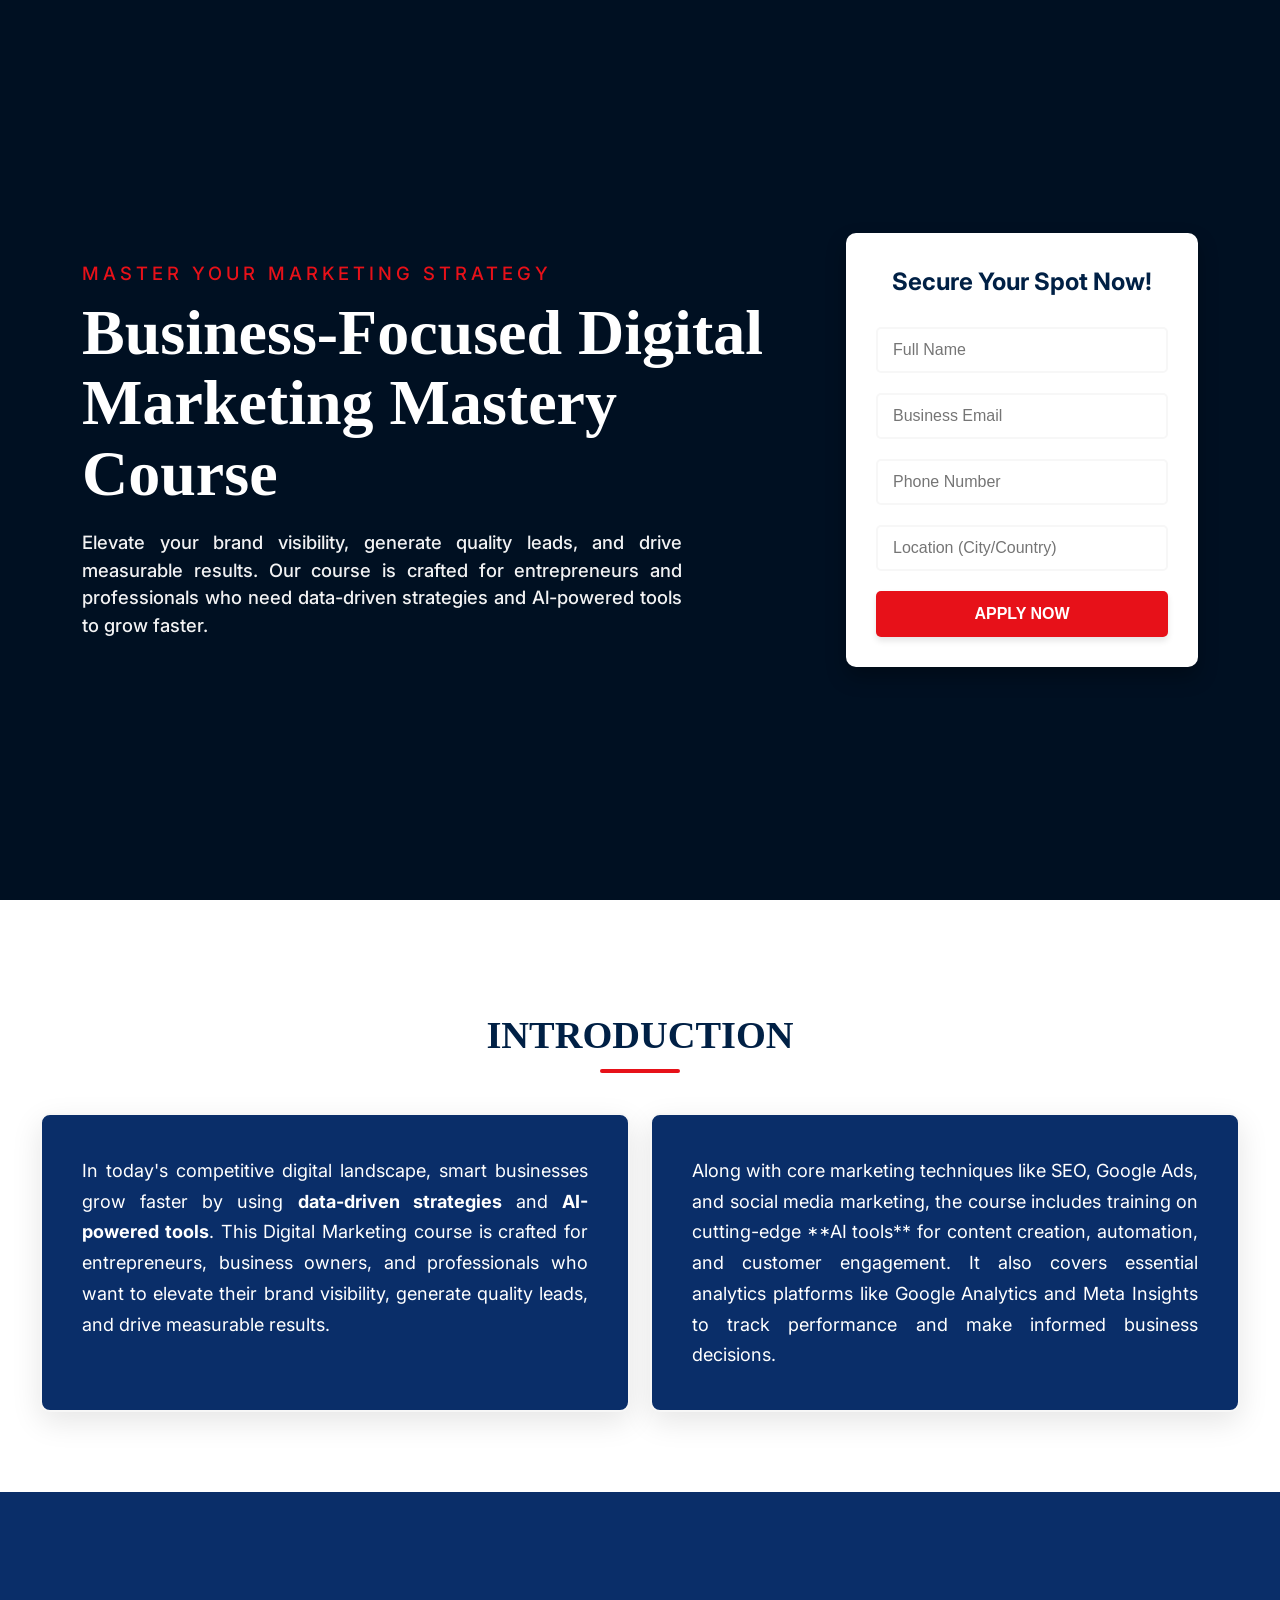
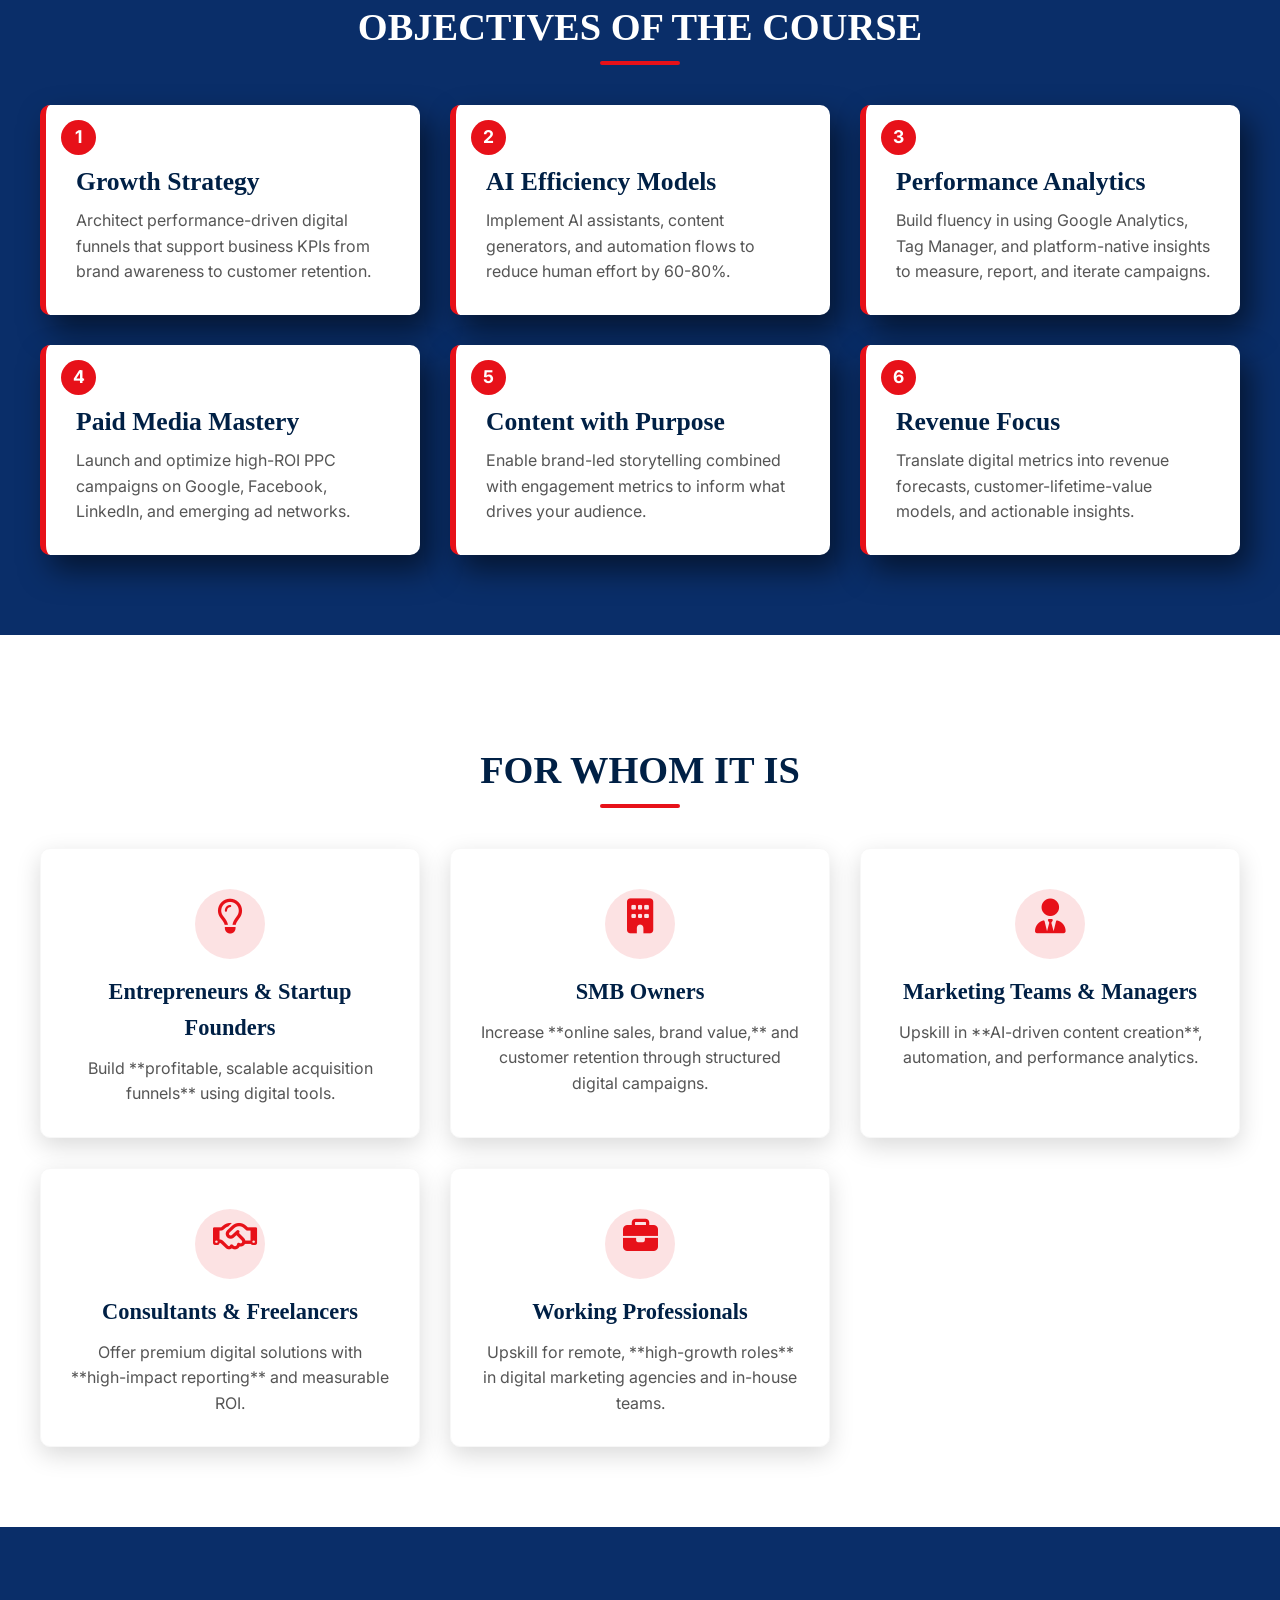
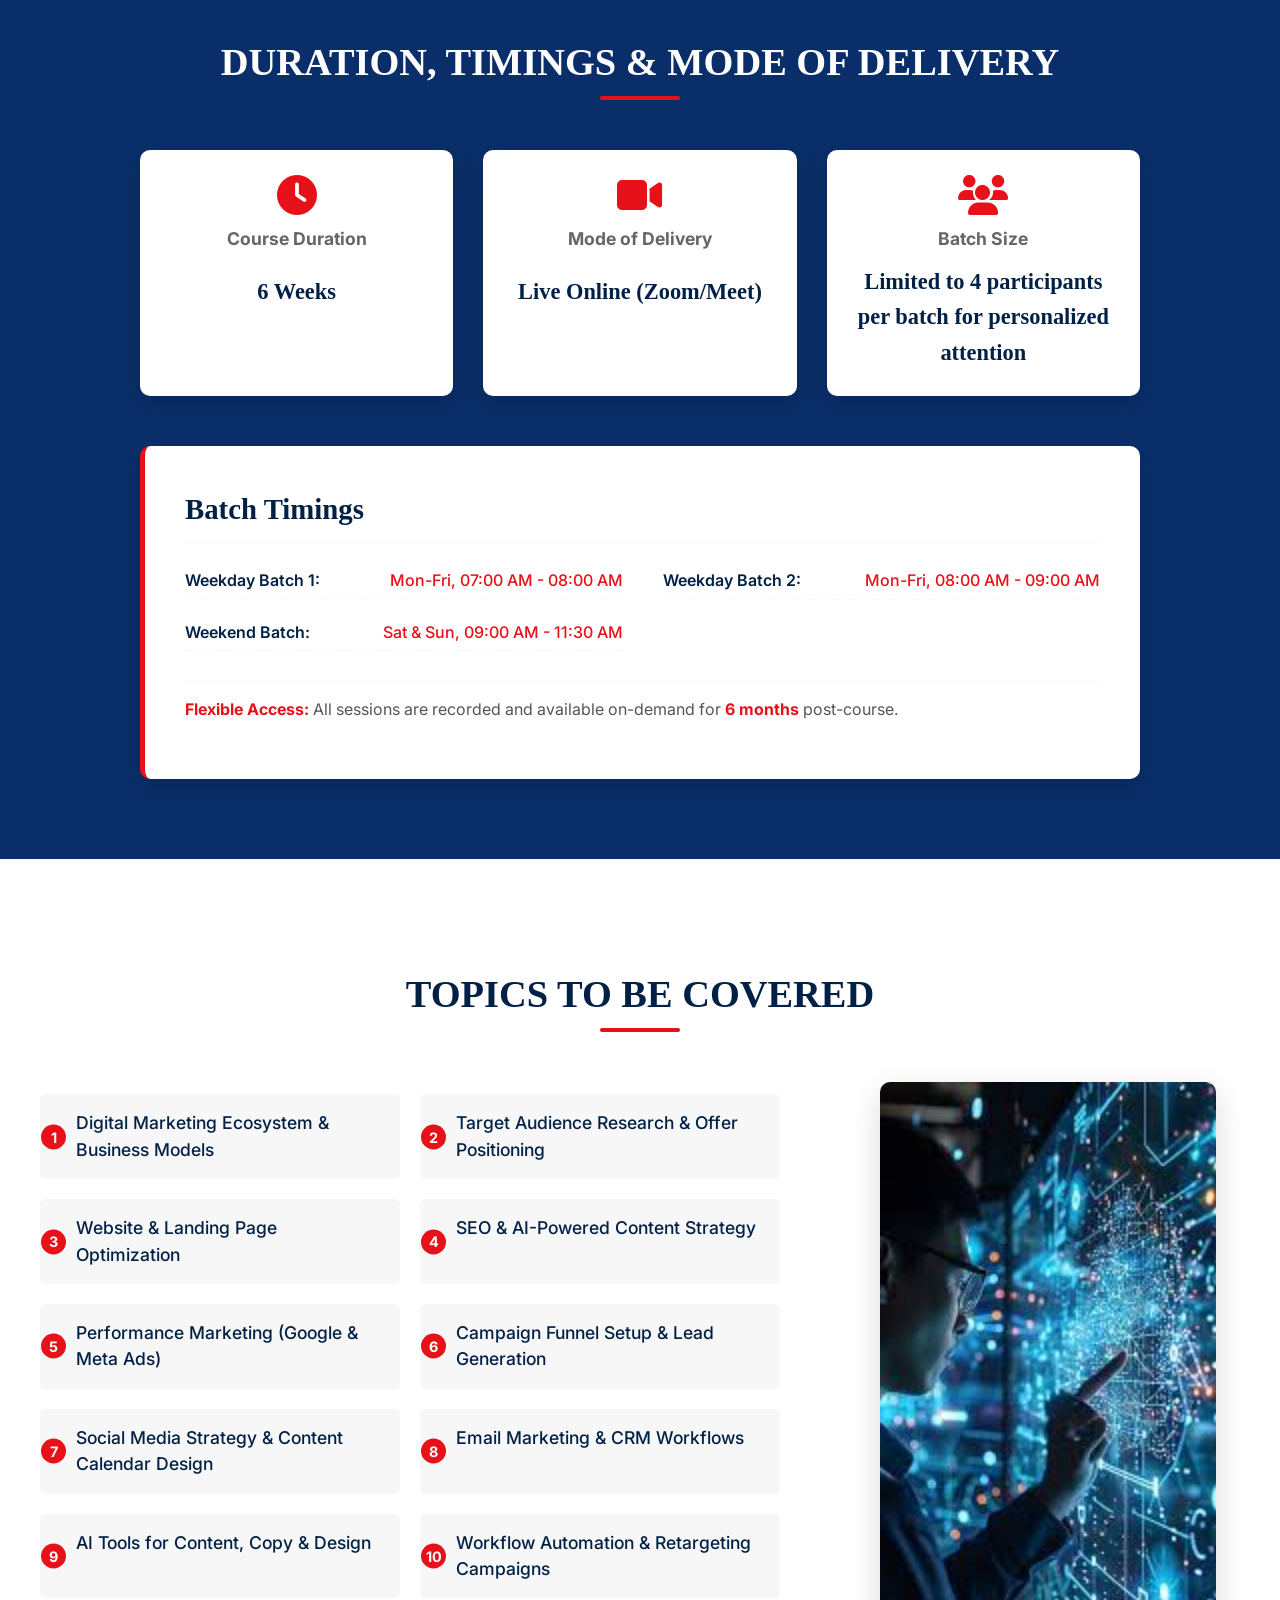
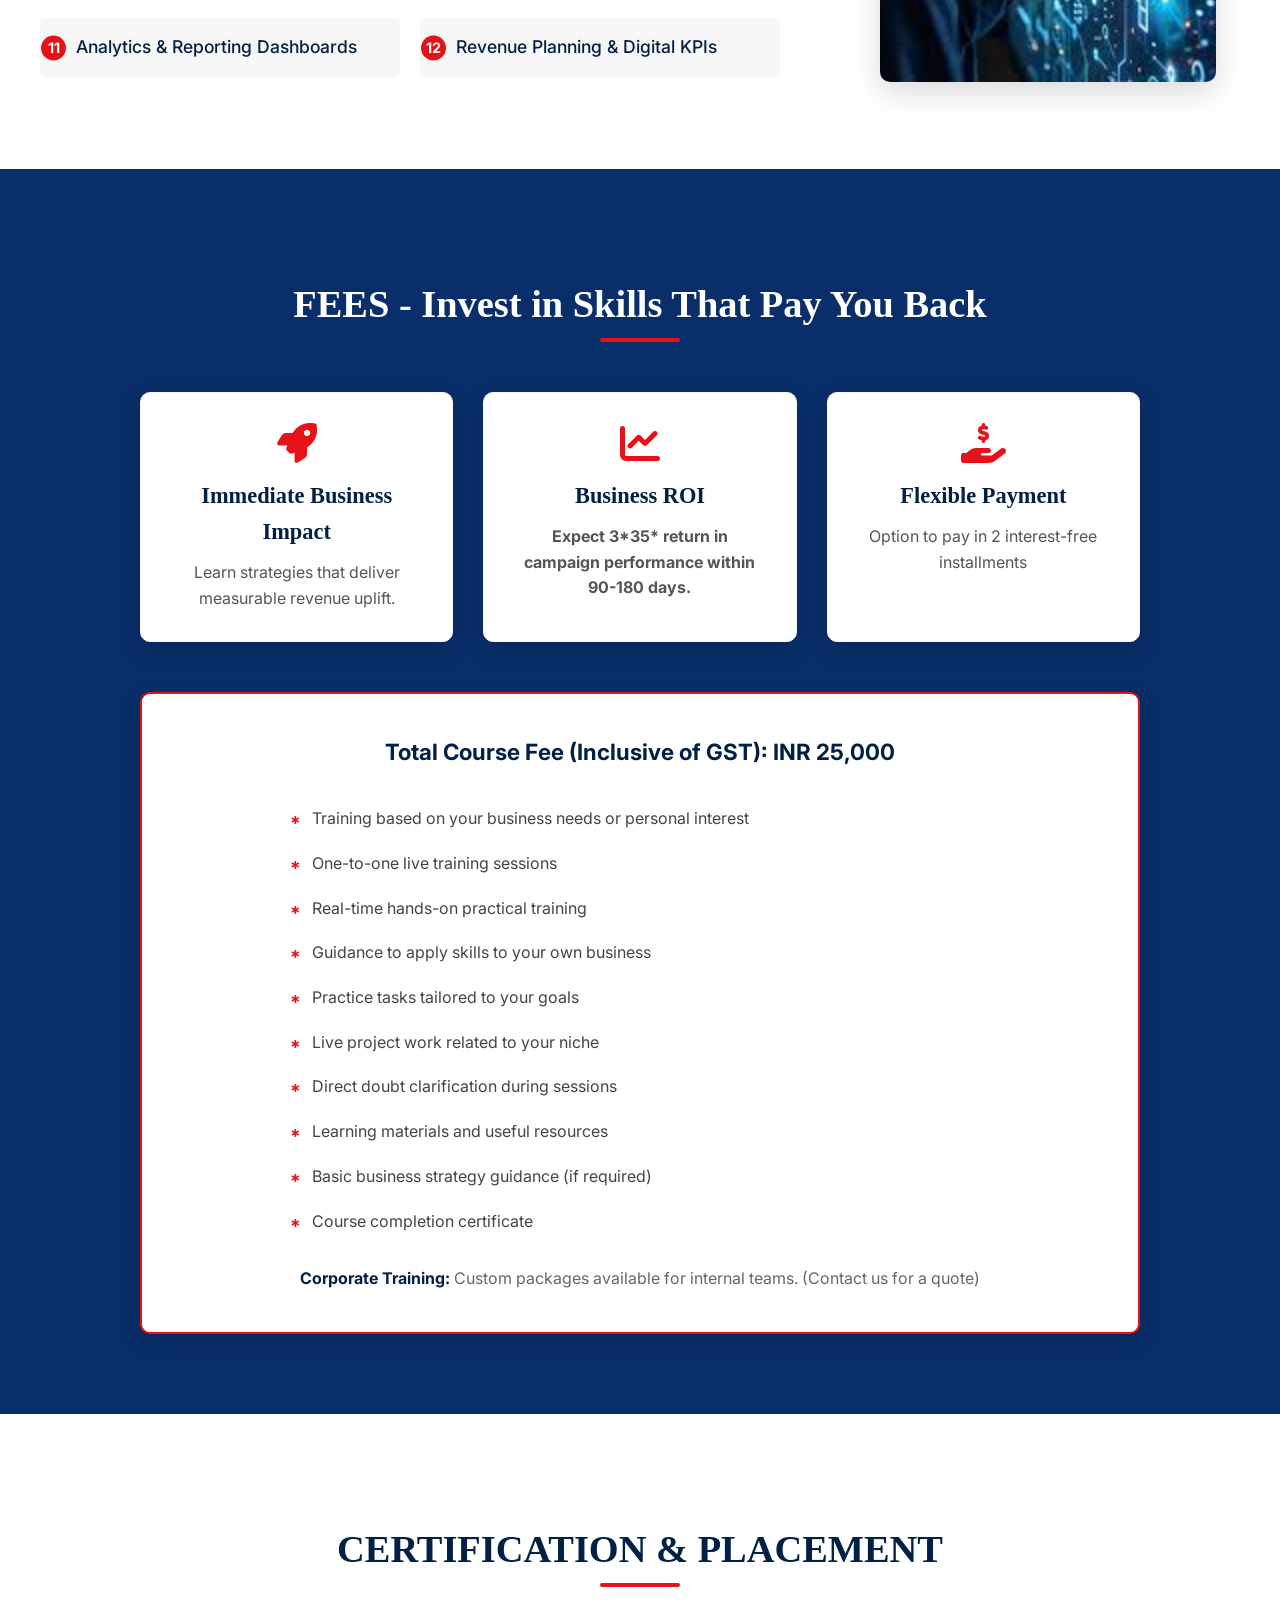
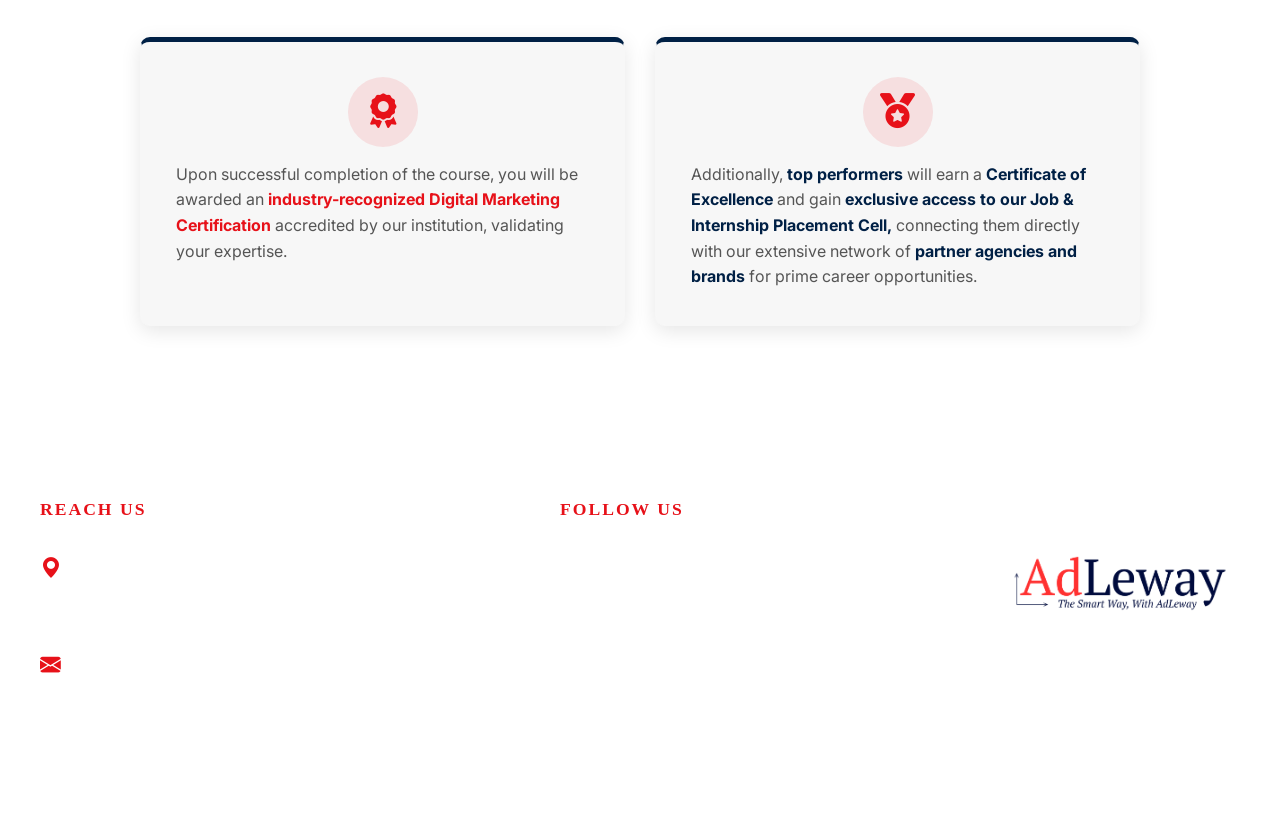
==== commit d407bf28: "Add files via upload" ====
--- a/index.html
+++ b/index.html
@@ -294,13 +294,31 @@
 </div>
 </div>
 <div class="fee-summary-box" data-aos="zoom-in">
-<div class="fee-display">
-<p class="fee-label">Total Course Fee (Inclusive of GST):</p>
-<p class="fee-amount">INR 25,000</p>
-</div>
-<p class="corporate-note">
-Corporate Training: Custom packages available for internal teams. (Contact us for a quote)
-</p>
+
+    <div class="fee-display">
+        <p class="fee-label">
+            Total Course Fee (Inclusive of GST): INR 25,000
+        </p>
+    </div>
+
+    <!-- NEW FEATURE LIST -->
+    <ul class="training-features">
+        <li>Training based on your business needs or personal interest</li>
+        <li>One-to-one live training sessions</li>
+        <li>Real-time hands-on practical training</li>
+        <li>Guidance to apply skills to your own business</li>
+        <li>Practice tasks tailored to your goals</li>
+        <li>Live project work related to your niche</li>
+        <li>Direct doubt clarification during sessions</li>
+        <li>Learning materials and useful resources</li>
+        <li>Basic business strategy guidance (if required)</li>
+        <li>Course completion certificate</li>
+    </ul>
+
+    <p class="corporate-note">
+        <strong>Corporate Training:</strong> Custom packages available for internal teams. (Contact us for a quote)
+    </p>
+
 </div>
 </div>
 </section>
@@ -338,6 +356,59 @@
 </section>
 
 
+
+
+
+
+
+
+<div class="footer-content container footer-grid">
+    <div class="footer-col">
+        <h5 class="footer-heading">REACH US</h5>
+        <div class="reach-item">
+            <i class="bi bi-geo-alt-fill reach-icon"></i>
+            <p class="reach-text">
+                2nd Floor, North Tower,<br>
+                The Skyview 20, Hitech City Main Rd,<br>
+                Hyderabad, Telangana 500032
+            </p>
+        </div>
+   <div class="reach-item">
+<i class="bi bi-envelope-fill reach-icon"></i>
+<a href="mailto:adleway.com@gmail.com"
+class="reach-email">adleway.com@gmail.com</a>
+</div>
+    </div>
+
+    <div class="footer-col">
+        <h5 class="footer-heading">FOLLOW US</h5>
+        <div class="social-links footer-socials">
+           <a href="http://linkedin.com/company/31049030/admin/dashboard/" class="footer-social-icon" target="_blank" rel="noopener noreferrer">
+<i class="bi bi-linkedin"></i>
+</a>
+<a href="https://www.youtube.com/@AdLeway" class="footer-social-icon" target="_blank" rel="noopener noreferrer">
+<i class="bi bi-youtube"></i>
+</a>
+<a href="https://www.instagram.com/adleway/" class="footer-social-icon" target="_blank" rel="noopener noreferrer">
+<i class="bi bi-instagram"></i>
+</a>
+<a href="https://www.facebook.com/AdLeway/" class="footer-social-icon" target="_blank" rel="noopener noreferrer">
+<i class="bi bi-facebook"></i>
+</a>
+        </div>
+    </div>
+
+    <div class="footer-col logo-col">
+        <div class="footer-logo-bottom">
+            <img src="AdLeway.png" alt="AdLeway Logo" class="footer-logo-img">
+        </div>
+    </div>
+</div>
+
+<!-- Copyright Bar -->
+<div class="footer-copyright">
+<p>&copy; 2025 All copyrights reserved.</p>
+</div>
 
 
 
@@ -351,5 +422,6 @@
 });
 </script>
 
+
 </body>
 </html>
--- a/Digital Marketing Course.css
+++ b/Digital Marketing Course.css
@@ -116,6 +116,7 @@
 line-height: 1.5;
 color: var(--color-dim-white);
 max-width: 600px;
+text-align: justify;
 }
 .form-card {
 background-color: var(--color-white);
@@ -158,7 +159,7 @@
 text-decoration: none;
 }
 .btn-form-submit:hover {
-background: linear-gradient(135deg, #e71118, #0a2e69);
+background: #0a2e69;
 border-color: var(--color-darkblue);
 transition: all 0.4s ease;
 }
@@ -235,19 +236,20 @@
 text-align: left;
 box-shadow: 0 10px 30px rgba(0, 0, 0, 0.1);
 cursor: pointer;
-background: linear-gradient(135deg, #e71118, #0a2e69);
+background: #0a2e69;
 transition: all 0.4s ease;
 color: var(--color-white); 
 border: 2px solid var(--color-lightgray);
 }
 .intro-card:hover {
-background: linear-gradient(135deg, #0a2e69, #e71118);
+background: #0a2e69;
 box-shadow: 15px 20px 40px rgba(0, 0, 0, 0.534); 
 }
 .intro-card p {
 margin: 0;
-font-size: 1.15rem;
+font-size: 1.13rem;
 line-height: 1.7;
+text-align: justify;
 }
 .intro-card p strong {
 color: var(--color-white); 
@@ -315,7 +317,7 @@
 /* --- OBJECTIVES SECTION STYLES --- */
 .objectives-section {
 padding: 80px 20px; 
-background-color: var(--color-white); 
+background-color: #0a2e69; 
 text-align: center;
 }
 .objective-container {
@@ -325,7 +327,7 @@
 .objective-container h2 {
 font-size: clamp(1.8rem, 3vw, 3rem);
 font-weight: 900;
-color: var(--color-darkblue);
+color: white;
 margin-bottom: 40px;
 line-height: 1.2;
 position: relative;
@@ -622,7 +624,7 @@
 /* --- DELIVERY & TIMINGS SECTION STYLES --- */
 .delivery-section {
 padding: 80px 20px;
-background-color: var(--color-white); 
+background-color:#0a2e69; 
 text-align: center;
 }
 .delivery-container {
@@ -632,7 +634,7 @@
 .delivery-container .section-header {
 font-size: clamp(1.8rem, 3vw, 3rem);
 font-weight: 900;
-color: var(--color-darkblue);
+color: white;
 margin-bottom: 50px;
 line-height: 1.2;
 position: relative;
@@ -880,7 +882,7 @@
 /* --- FEES SECTION STYLES --- */
 .fees-section {
 padding: 80px 20px;
-background-color: var(--color-white); 
+background-color: #0a2e69; 
 text-align: center;
 }
 .fees-container {
@@ -890,7 +892,7 @@
 .fees-header {
 font-size: clamp(1.8rem, 3vw, 3rem);
 font-weight: 900;
-color: var(--color-darkblue);
+color: white;
 margin-bottom: 50px;
 line-height: 1.2;
 position: relative;
@@ -971,42 +973,74 @@
 color: var(--color-darkblue);
 }
 .fee-summary-box {
-background-color: var(--color-white);
-padding: 40px;
-border-radius: 10px;
-box-shadow: 0 8px 25px rgba(0, 0, 0, 0.1);
-border: 2px solid var(--color-red); 
-}
+    background-color: var(--color-white);
+    padding: 40px;
+    border-radius: 10px;
+    box-shadow: 0 8px 25px rgba(0, 0, 0, 0.1);
+    border: 2px solid var(--color-red);
+}
+
+/* CENTER TEXT */
 .fee-display {
-display: flex;
-justify-content: center;
-align-items: baseline;
-gap: 15px;
-margin-bottom: 20px;
-padding-bottom: 20px;
-border-bottom: 1px dashed var(--color-lightgray);
-}
+    text-align: center;
+    margin-bottom: 10px;
+    padding-bottom: 10px;
+    border-bottom: 1px dashed var(--color-lightgray);
+}
+
+/* SAME STYLE FOR FULL TEXT */
 .fee-label {
-font-size: 1.2rem;
-font-weight: 600;
-color: var(--color-darkblue);
-margin: 0;
-}
+    font-size: 1.4rem;
+    font-weight: 700;
+    color: var(--color-darkblue);
+    margin: 0;
+}
+
+/* REMOVE BIG RED STYLE */
 .fee-amount {
-font-size: 2.5rem;
-font-weight: 900;
-color: var(--color-red);
-margin: 0;
-line-height: 1;
-}
+    display: none;
+}
+
+/* FEATURE LIST */
+.training-features {
+    list-style: none;
+    padding: 0;
+    margin: 25px auto;
+    max-width: 700px; /* keeps it nicely centered as a block */
+}
+
+/* EACH ITEM */
+.training-features li {
+    display: flex;
+    align-items: flex-start;
+    gap: 11px;
+
+    font-size: 1rem;
+    color: #444;
+    margin-bottom: 12px;
+
+    text-align: left; /* IMPORTANT */
+}
+
+/* CHECK ICON */
+.training-features li::before {
+    content: "*";
+    color: var(--color-red);
+    font-weight: bold;
+    font-size: 1.2rem;
+    margin-top: 2px;
+}
+
+/* CORPORATE NOTE */
 .corporate-note {
-font-size: 1rem;
-color: #666;
-margin: 0;
-}
+    font-size: 1rem;
+    color: #666;
+    margin: 0;
+    text-align: center;
+}
+
 .corporate-note strong {
-color: var(--color-darkblue);
-font-weight: 700;
+    color: var(--color-darkblue);
 }
 /* Mobile Responsiveness */
 @media (max-width: 600px) {
@@ -1128,4 +1162,159 @@
 .cert-cards-grid {
 grid-template-columns: 1fr;
 }
+}
+
+
+
+
+
+.footer-content {
+    position: relative;
+    z-index: 2;
+    display: grid;
+    grid-template-columns: 1.5fr 1fr 1fr; 
+    gap: 40px;
+    padding: 60px 40px; 
+    max-width: 1200px;
+    margin: 0 auto;
+}
+.footer-heading {
+    font-size: 1.1rem;
+    font-weight: 800;
+    color: #E71119;
+    margin-bottom: 25px;
+    text-transform: uppercase;
+    letter-spacing: 2px;
+    font-family: 'Times New Roman', serif;
+}
+.reach-item {
+    display: flex;
+    align-items: flex-start;
+    gap: 15px;
+    margin-bottom: 20px;
+}
+.reach-icon {
+    color: #E71119;
+    font-size: 1.3rem;
+    margin-top: 3px;
+}
+.reach-text, .reach-email {
+    color: #ffffff;
+    font-weight: 600;
+    font-size: 1rem;
+    line-height: 1.6;
+    margin: 0;
+    text-decoration: none;
+}
+.footer-socials {
+    display: flex;
+    gap: 15px;
+}
+.footer-social-icon {
+    display: flex;
+    justify-content: center;
+    align-items: center;
+    width: 45px;
+    height: 45px;
+    border-radius: 50%;
+    background-color: rgba(255, 255, 255, 0.1);
+    color: #ffffff;
+    font-size: 1.2rem;
+    transition: 0.3s;
+}
+.footer-social-icon:hover {
+    background-color: #E71119;
+}
+.footer-logo-img {
+    max-width: 220px; 
+    height: auto;
+    border-radius: 8px;
+    background: #fff; 
+    padding: 10px;
+}
+.logo-col {
+    display: flex;
+    align-items: center;
+    justify-content: flex-end; 
+}
+.footer-copyright {
+position: relative;
+z-index: 2;
+text-align: center;
+padding: 20px 0;
+border-top: 1px solid rgba(255, 255, 255, 0.1);
+}
+.footer-copyright p {
+margin: 0;
+font-size: 0.85rem;
+color: rgba(255, 255, 255, 0.6);
+}
+
+/* ================= MOBILE (Tablets & below) ================= */
+@media (max-width: 992px) {
+    .footer-content {
+        grid-template-columns: 1fr; /* stack all */
+        text-align: left;
+        padding: 40px 20px;
+    }
+
+    /* Center everything */
+    .footer-col {
+        display: flex;
+        flex-direction: column;
+        align-items: center;
+    }
+
+    /* Reach items align left but centered block */
+    .reach-item {
+        justify-content: center;
+        text-align: left;
+        max-width: 320px;
+    }
+
+    /* Logo center */
+    .logo-col {
+        justify-content: center;
+        margin-top: 10px;
+    }
+
+    .footer-logo-img {
+        max-width: 180px;
+    }
+
+    /* Social icons center */
+    .footer-socials {
+        justify-content: center;
+        margin-top: 10px;
+    }
+}
+
+@media (max-width: 768px) {
+.footer-content {
+grid-template-columns: 1fr !important;
+text-align: left !important;
+}
+.footer-col,
+.footer-links,
+.footer-links li,
+.footer-links a,
+.reach-item,
+.reach-text,
+.reach-email,
+.footer-socials,
+.footer-logo-bottom,
+.footer-logo-img {
+text-align: left !important;
+justify-content: flex-start !important;
+align-items: flex-start !important;
+margin-left: 0 !important;
+}
+.footer-socials {
+display: flex;
+gap: 10px;
+margin-top: 10px;
+}
+.footer-logo-bottom img {
+margin-left: 0 !important;
+}
 }
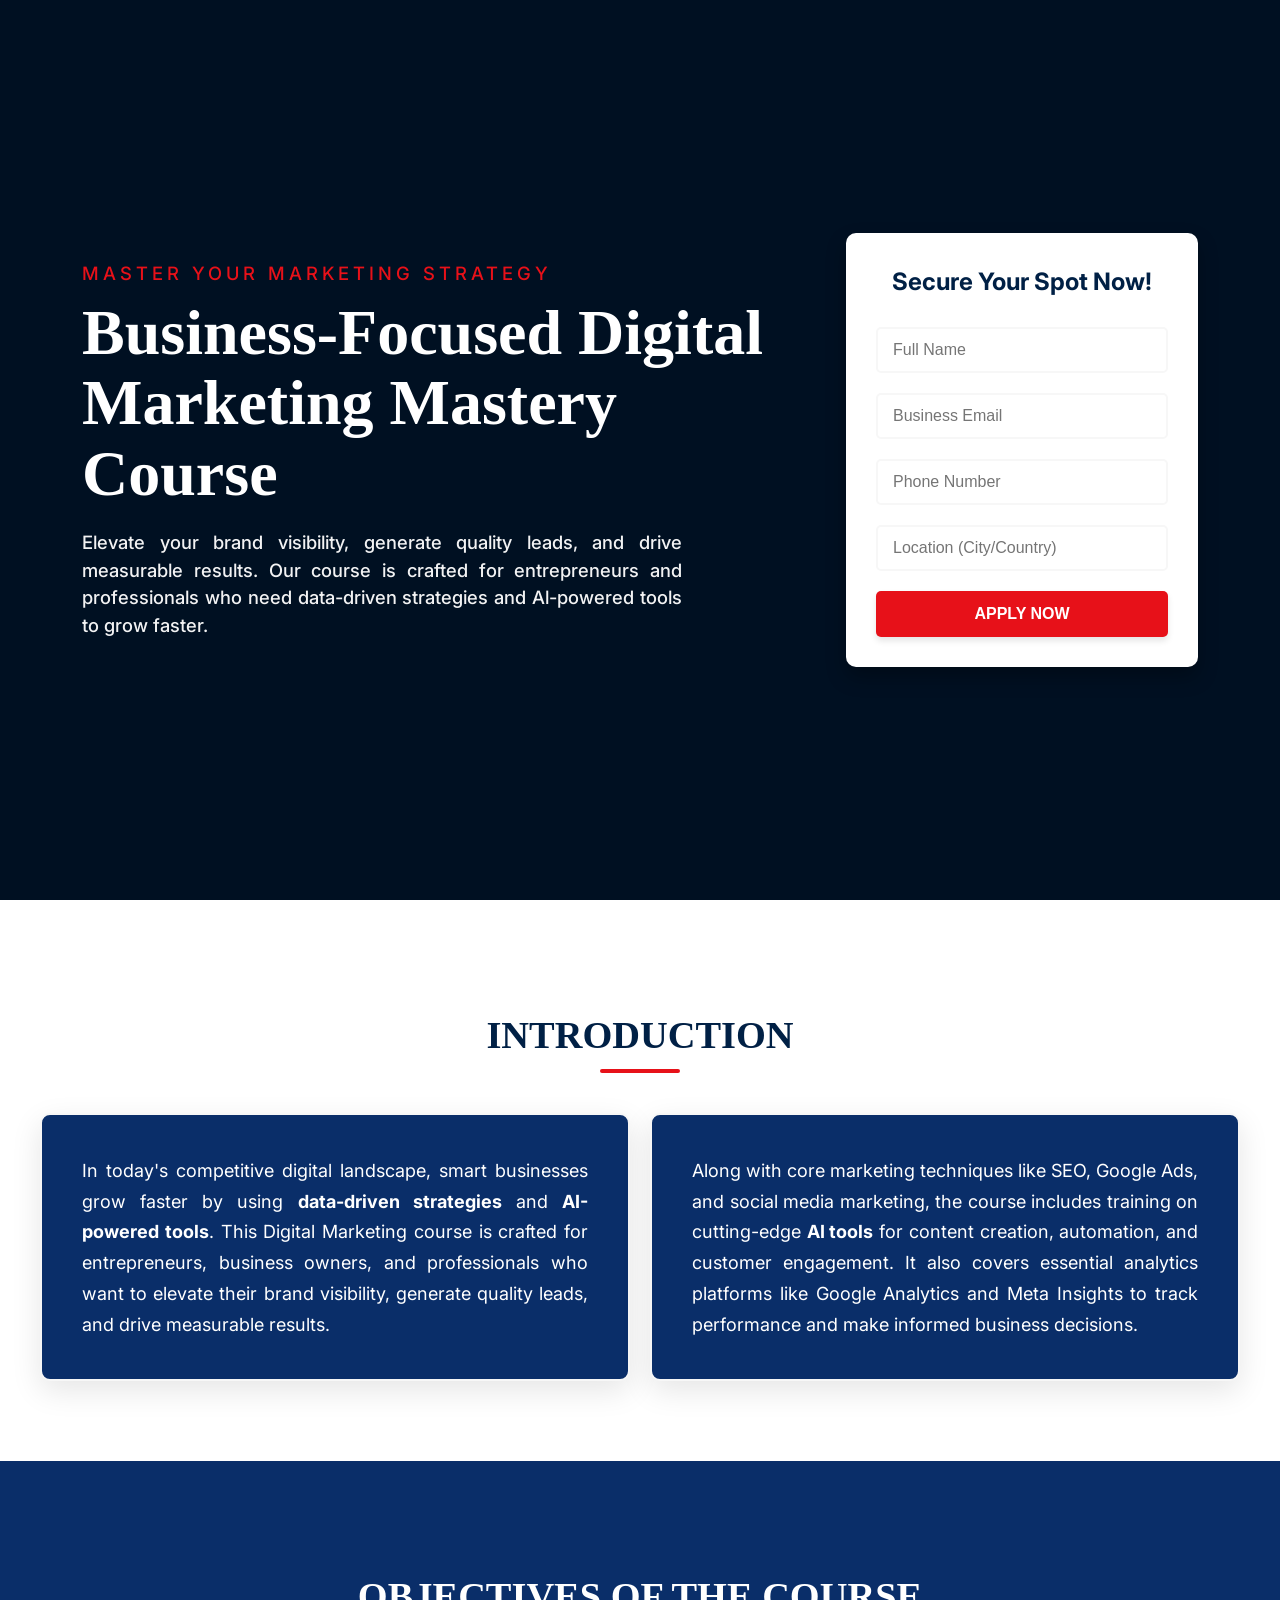
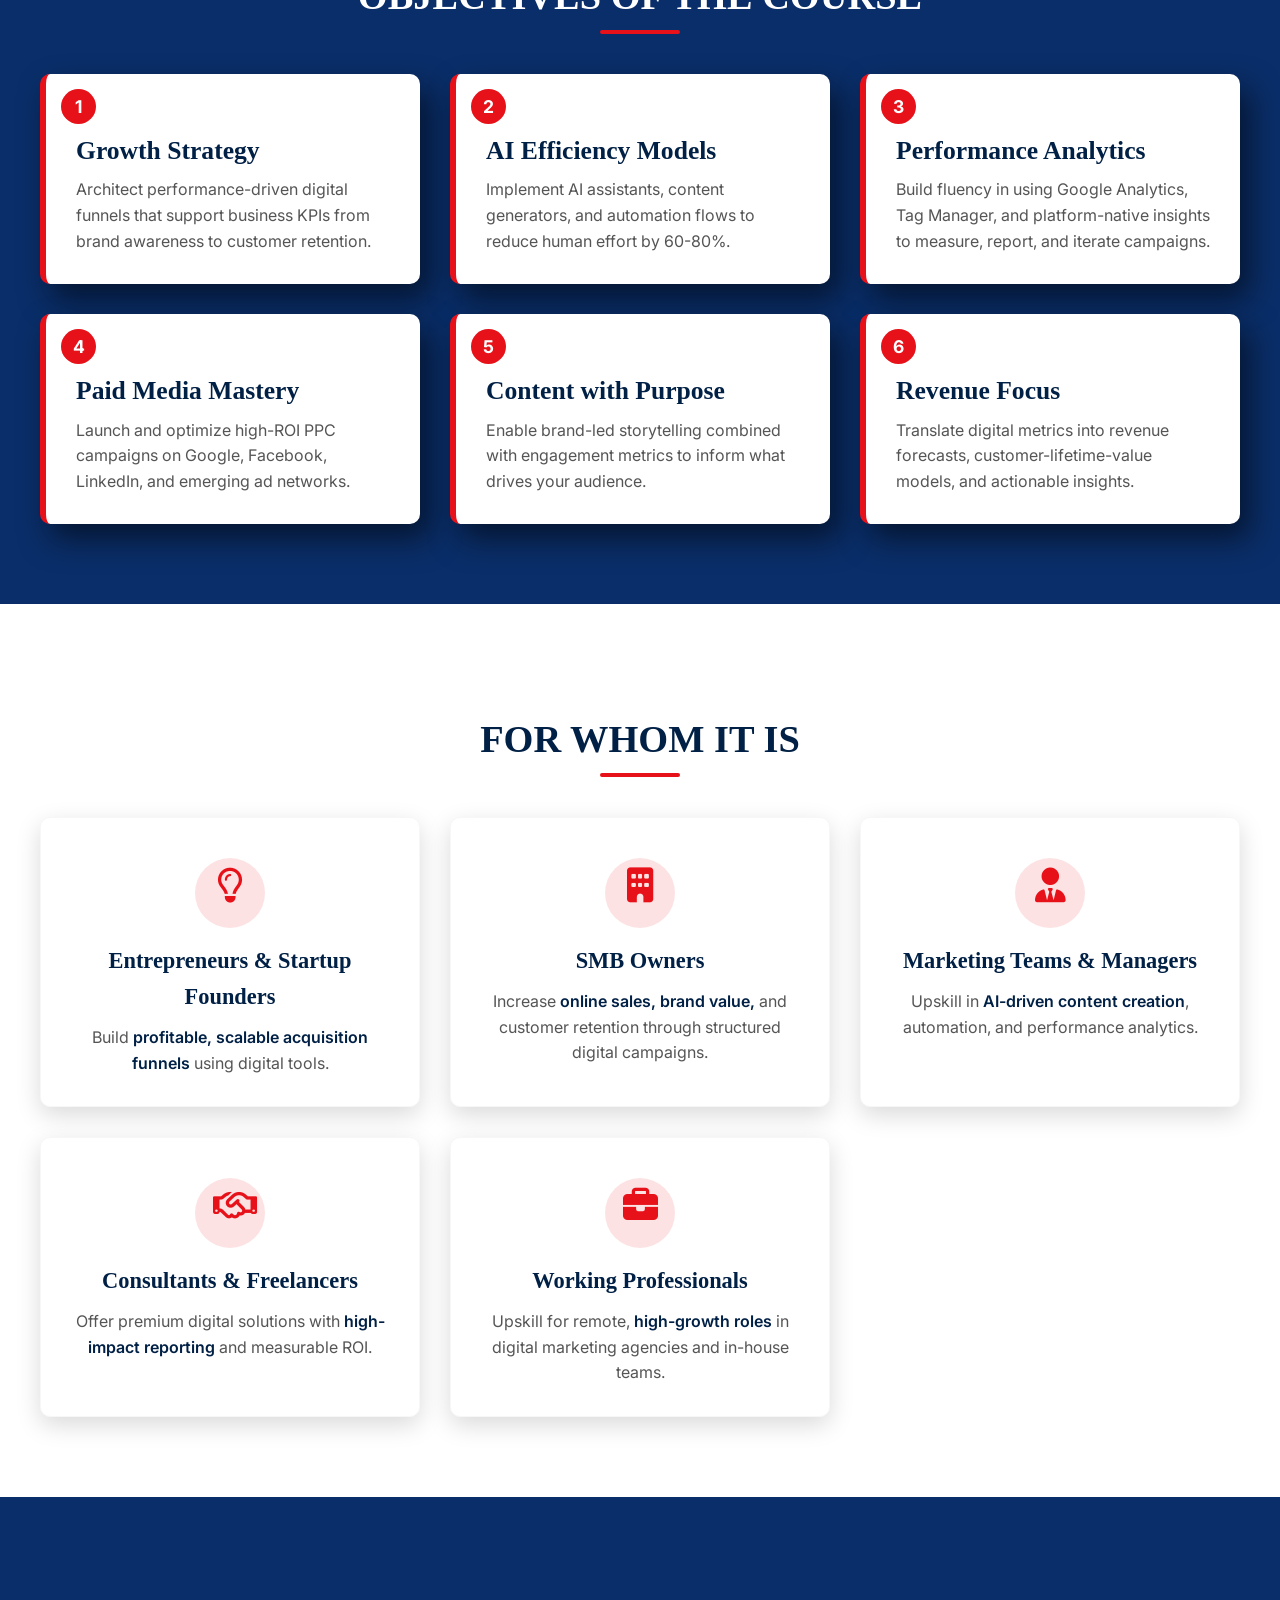
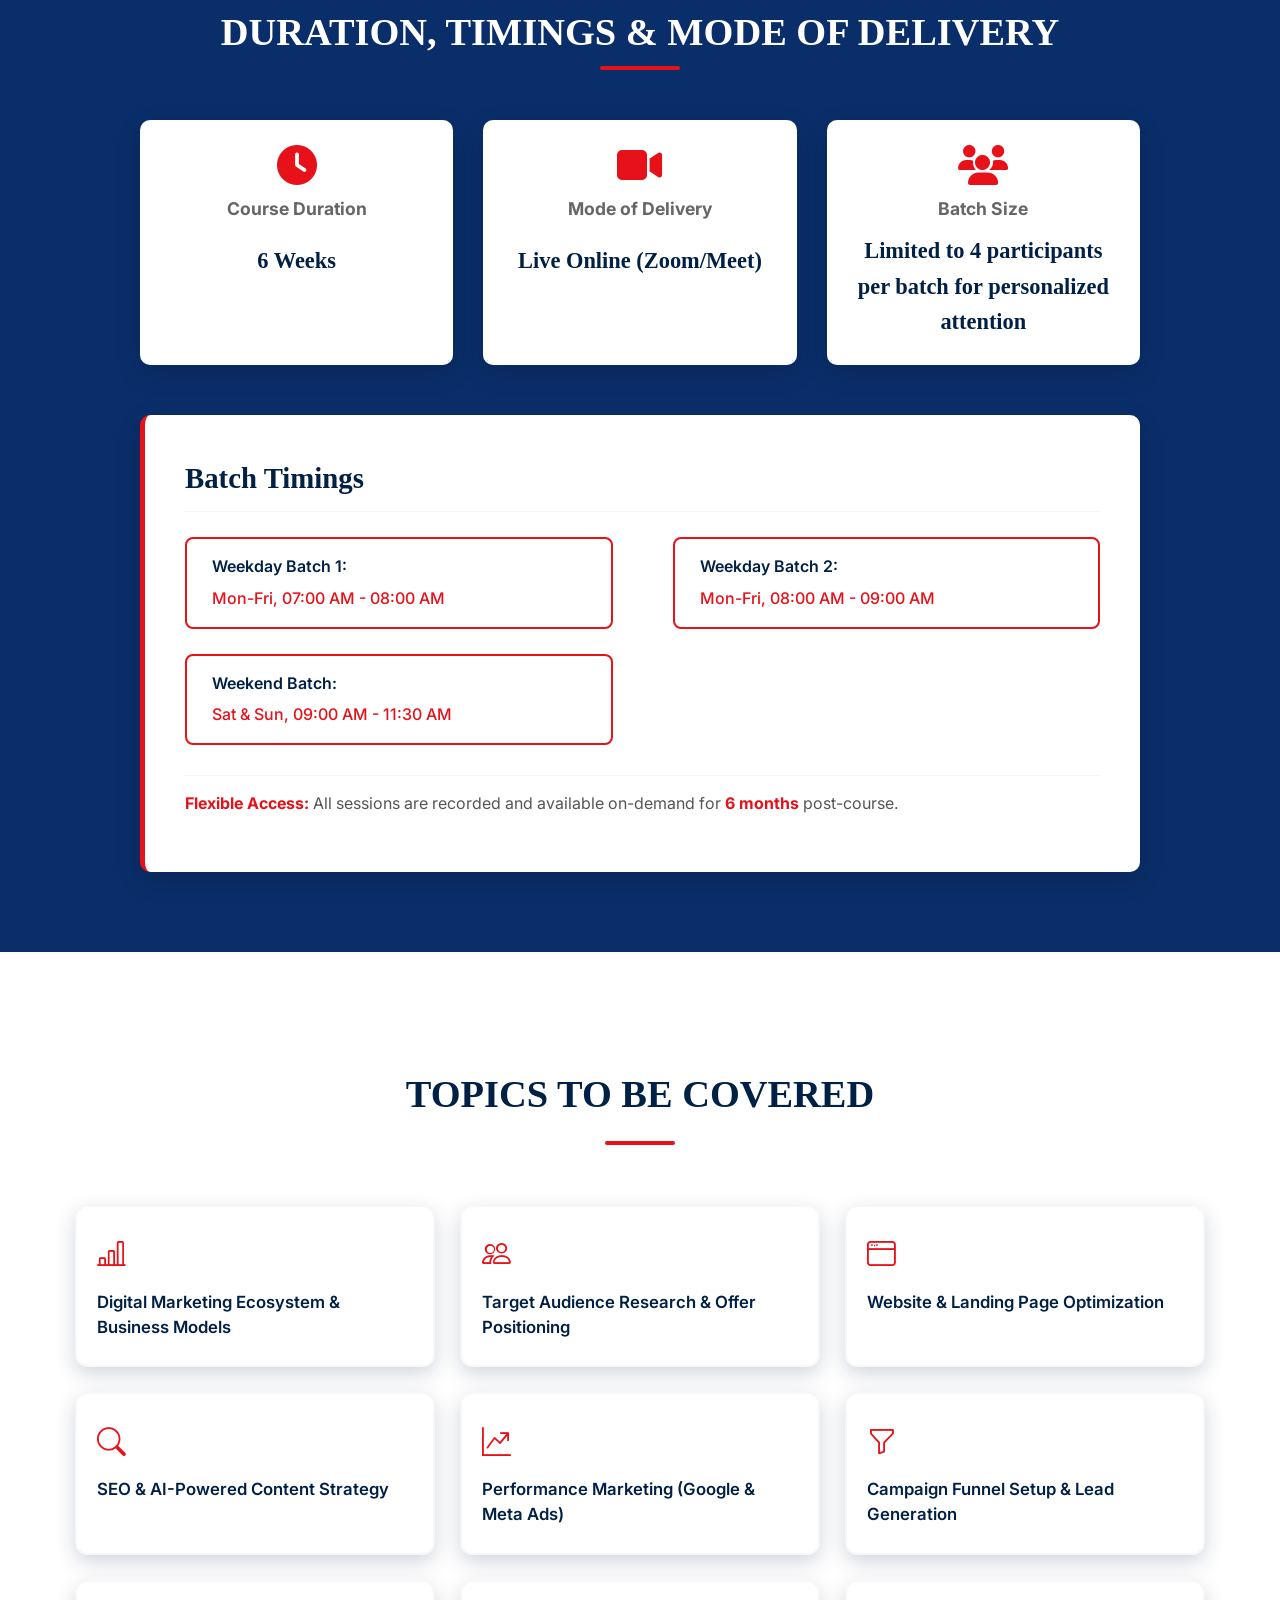
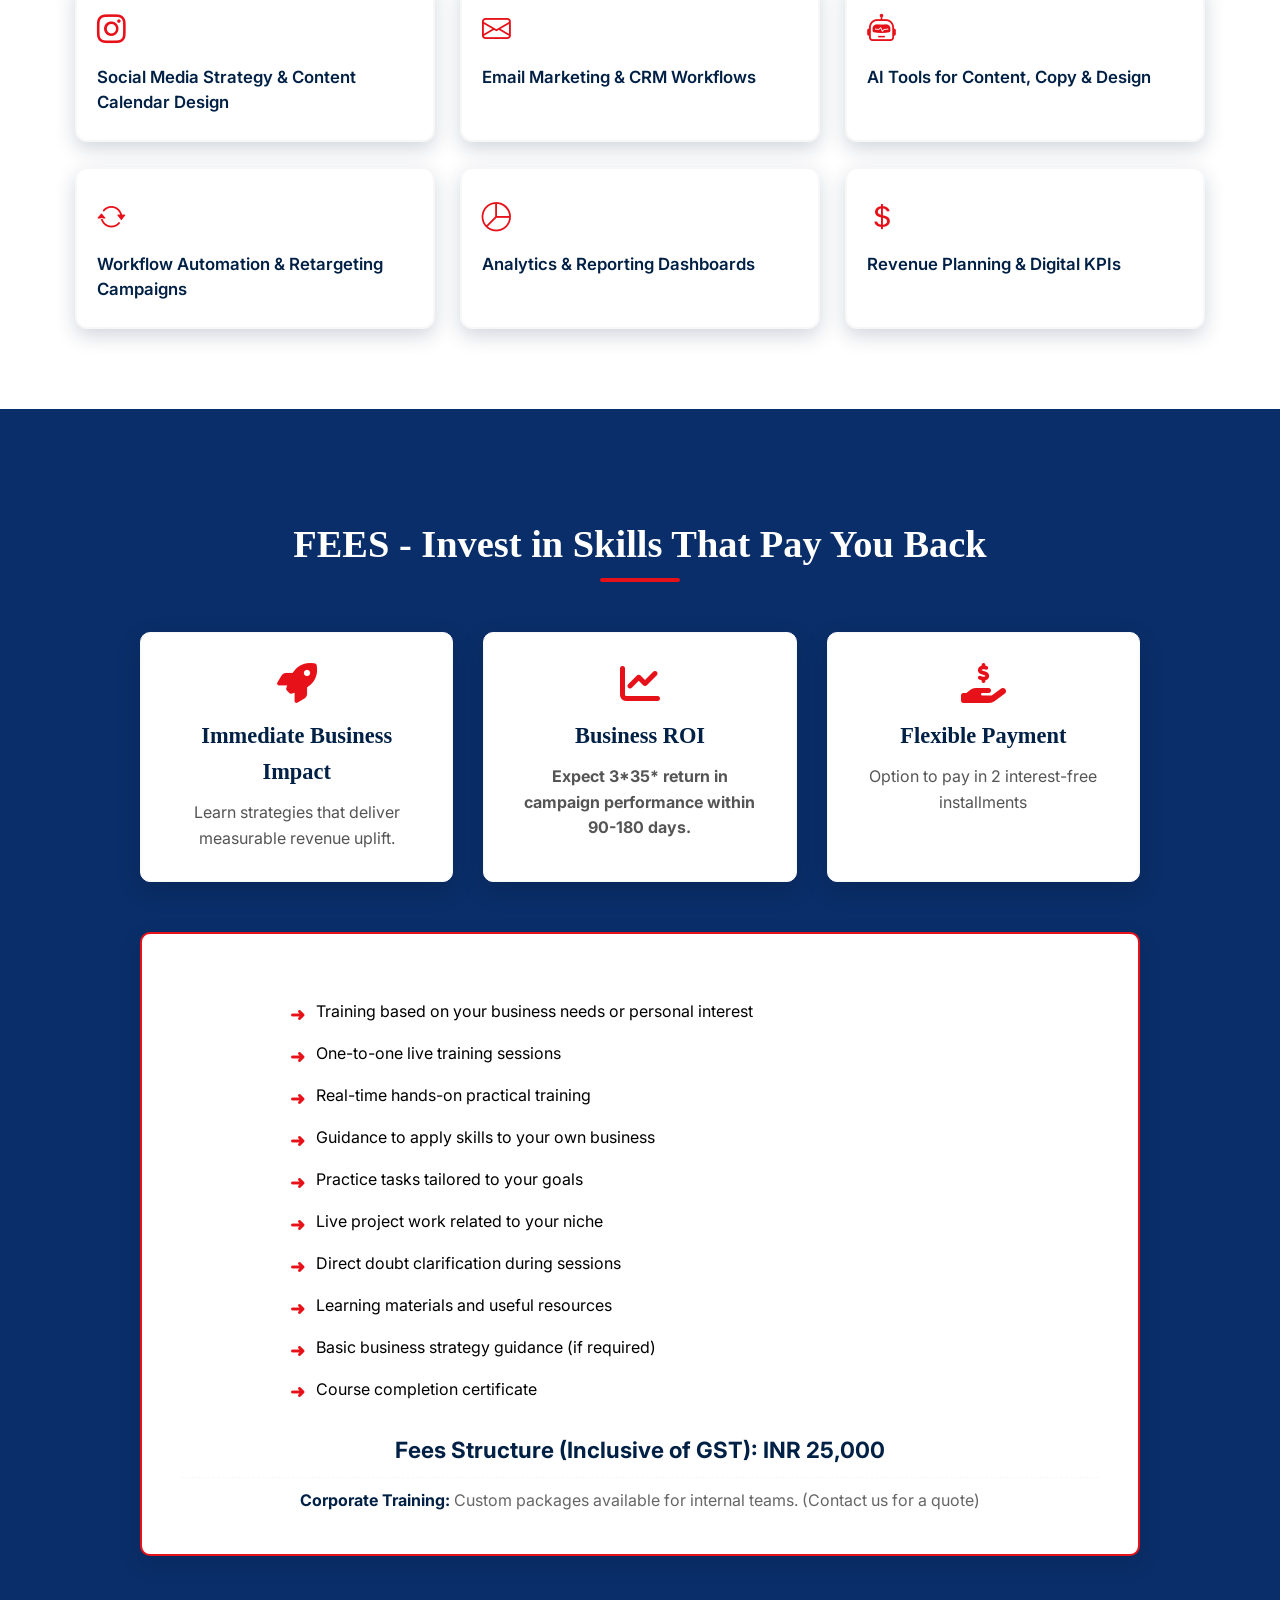
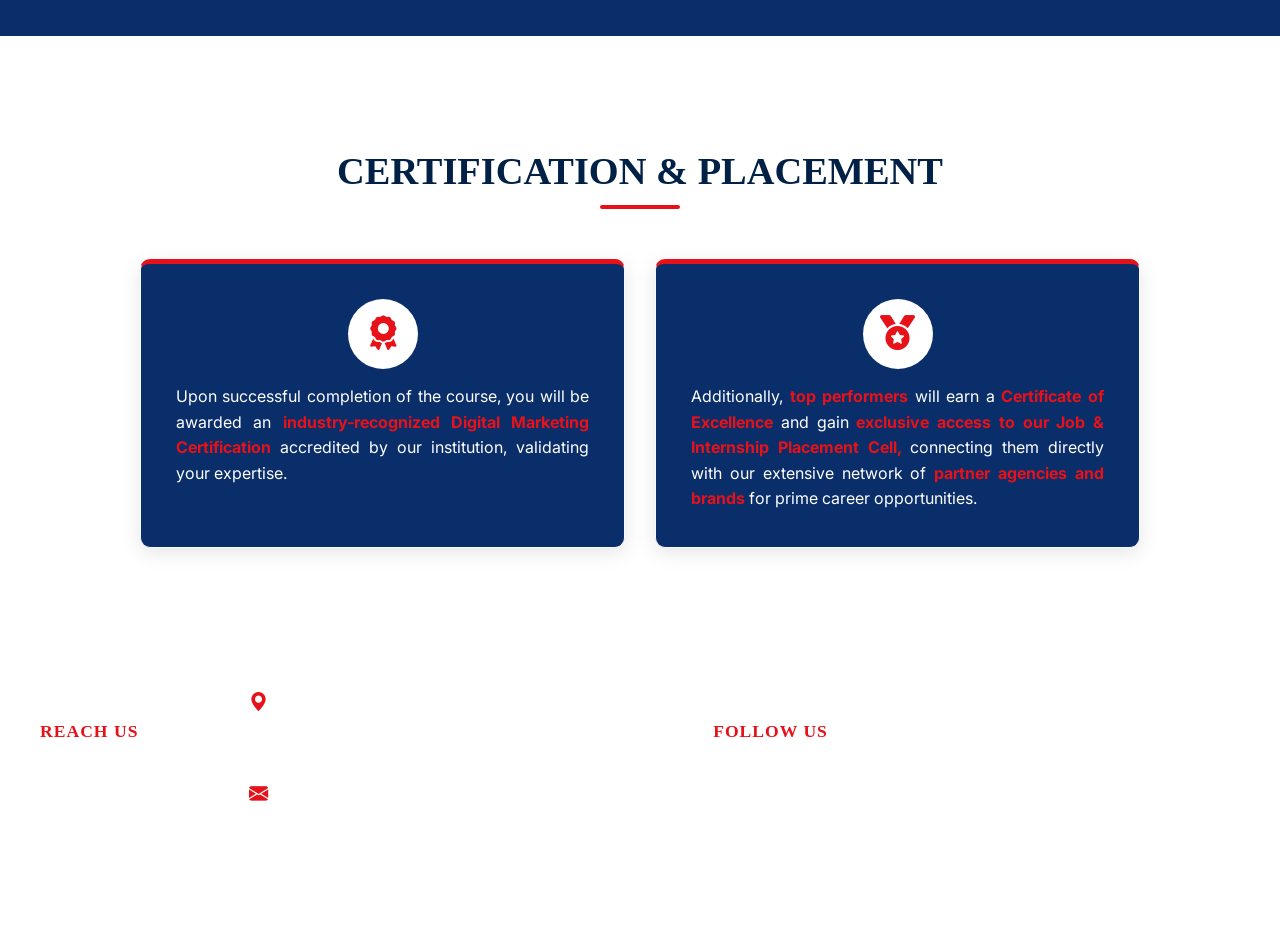
==== commit 1ded4d30: "Add files via upload" ====
--- a/index.html
+++ b/index.html
@@ -38,18 +38,18 @@
 <div class="hero-right" data-aos="slide-left">
 <div class="form-card">
 <h2>Secure Your Spot Now!</h2>
-<form action="https://formsubmit.co/adleway.com@gmail.com" method="POST">
+<form onsubmit="sendToWhatsApp(event)">
 <div class="form-group">
-<input type="text" name="name" placeholder="Full Name" required>
+<input type="text" id="name" placeholder="Full Name" required>
 </div>
 <div class="form-group">
-<input type="email" name="email" placeholder="Business Email" required>
+<input type="email" id="email" placeholder="Business Email" required>
 </div>
 <div class="form-group">
-<input type="tel" name="phone" placeholder="Phone Number" required>
+<input type="tel" id="phone" placeholder="Phone Number" required>
 </div>
 <div class="form-group">
-<input type="text" name="location" placeholder="Location (City/Country)" required>
+<input type="text" id="location" placeholder="Location (City/Country)" required>
 </div>
 <button type="submit" class="btn btn-form-submit">
 APPLY NOW
@@ -83,7 +83,7 @@
 <div class="intro-card" data-aos="slide-left">
 <p>
 Along with core marketing techniques like SEO, Google Ads, and social media marketing, 
-the course includes training on cutting-edge **AI tools** for content creation, automation, 
+the course includes training on cutting-edge <strong>AI tools</strong> for content creation, automation, 
 and customer engagement. It also covers essential analytics platforms like Google Analytics 
 and Meta Insights to track performance and make informed business decisions.
 </p>
@@ -152,35 +152,35 @@
 <i class="far fa-lightbulb custom-icon"></i>
 </div>
 <h3>Entrepreneurs & Startup Founders</h3>
-<p>Build **profitable, scalable acquisition funnels** using digital tools.</p>
+<p>Build <strong>profitable, scalable acquisition funnels</strong> using digital tools.</p>
 </div>
 <div class="audience-card-custom" data-aos="slide-right">
 <div class="icon-wrapper">
 <i class="fas fa-building custom-icon"></i>
 </div>
 <h3>SMB Owners</h3>
-<p>Increase **online sales, brand value,** and customer retention through structured digital campaigns.</p>
+<p>Increase <strong>online sales, brand value,</strong> and customer retention through structured digital campaigns.</p>
 </div>
 <div class="audience-card-custom" data-aos="slide-right">
 <div class="icon-wrapper">
 <i class="fas fa-user-tie custom-icon"></i>
 </div>
 <h3>Marketing Teams & Managers</h3>
-<p>Upskill in **AI-driven content creation**, automation, and performance analytics.</p>
+<p>Upskill in <strong>AI-driven content creation</strong>, automation, and performance analytics.</p>
 </div>
 <div class="audience-card-custom" data-aos="slide-left">
 <div class="icon-wrapper">
 <i class="far fa-handshake custom-icon"></i>
 </div>
 <h3>Consultants & Freelancers</h3>
-<p>Offer premium digital solutions with **high-impact reporting** and measurable ROI.</p>
+<p>Offer premium digital solutions with <strong>high-impact reporting</strong> and measurable ROI.</p>
 </div>
 <div class="audience-card-custom" data-aos="slide-left">
 <div class="icon-wrapper">
 <i class="fas fa-briefcase custom-icon"></i>
 </div>
 <h3>Working Professionals</h3>
-<p>Upskill for remote, **high-growth roles** in digital marketing agencies and in-house teams.</p>
+<p>Upskill for remote, <strong>high-growth roles</strong> in digital marketing agencies and in-house teams.</p>
 </div>
 </div>
 </div>
@@ -238,31 +238,77 @@
 
 
 
-<!--topics-section-->
 <section class="topics-section">
 <div class="topics-container"> 
-<h2 class="section-header topics-header" data-aos="zoom-in">TOPICS TO BE COVERED</h2>
-<div class="topics-content-split">
-<div class="topics-list-column">
-<ol class="topic-list">
-<li data-aos="slide-right" data-aos-delay="100">Digital Marketing Ecosystem & Business Models</li>
-<li  data-aos="slide-right" data-aos-delay="100">Target Audience Research & Offer Positioning</li>
-<li  data-aos="slide-right" data-aos-delay="200">Website & Landing Page Optimization</li>
-<li  data-aos="slide-right" data-aos-delay="200">SEO & AI-Powered Content Strategy</li>
-<li  data-aos="slide-right" data-aos-delay="300">Performance Marketing (Google & Meta Ads)</li>
-<li  data-aos="slide-right" data-aos-delay="300">Campaign Funnel Setup & Lead Generation</li>
-<li  data-aos="slide-right" data-aos-delay="400">Social Media Strategy & Content Calendar Design</li>
-<li  data-aos="slide-right" data-aos-delay="400">Email Marketing & CRM Workflows</li>
-<li  data-aos="slide-right" data-aos-delay="500">AI Tools for Content, Copy & Design</li>
-<li  data-aos="slide-right" data-aos-delay="500">Workflow Automation & Retargeting Campaigns</li>
-<li  data-aos="slide-right" data-aos-delay="600">Analytics & Reporting Dashboards</li>
-<li  data-aos="slide-right" data-aos-delay="600">Revenue Planning & Digital KPIs</li>
-</ol>
-</div>
-<div class="topics-image-column" data-aos="slide-left">
-<img src="Advanced Data Visualization-1.jpeg" alt="Digital Marketing Topics Illustration">
-</div>
-</div>
+
+<h2 class="topics-header" data-aos="zoom-in">
+TOPICS TO BE COVERED
+</h2>
+
+<div class="topics-grid">
+
+<div class="topic-card" data-aos="fade-up">
+<i class="bi bi-bar-chart-line topic-icon"></i>
+<p>Digital Marketing Ecosystem & Business Models</p>
+</div>
+
+<div class="topic-card" data-aos="fade-up" data-aos-delay="100">
+<i class="bi bi-people topic-icon"></i>
+<p>Target Audience Research & Offer Positioning</p>
+</div>
+
+<div class="topic-card" data-aos="fade-up" data-aos-delay="150">
+<i class="bi bi-window topic-icon"></i>
+<p>Website & Landing Page Optimization</p>
+</div>
+
+<div class="topic-card" data-aos="fade-up" data-aos-delay="200">
+<i class="bi bi-search topic-icon"></i>
+<p>SEO & AI-Powered Content Strategy</p>
+</div>
+
+<div class="topic-card" data-aos="fade-up" data-aos-delay="250">
+<i class="bi bi-graph-up-arrow topic-icon"></i>
+<p>Performance Marketing (Google & Meta Ads)</p>
+</div>
+
+<div class="topic-card" data-aos="fade-up" data-aos-delay="300">
+<i class="bi bi-funnel topic-icon"></i>
+<p>Campaign Funnel Setup & Lead Generation</p>
+</div>
+
+<div class="topic-card" data-aos="fade-up" data-aos-delay="350">
+<i class="bi bi-instagram topic-icon"></i>
+<p>Social Media Strategy & Content Calendar Design</p>
+</div>
+
+<div class="topic-card" data-aos="fade-up" data-aos-delay="400">
+<i class="bi bi-envelope topic-icon"></i>
+<p>Email Marketing & CRM Workflows</p>
+</div>
+
+<div class="topic-card" data-aos="fade-up" data-aos-delay="450">
+<i class="bi bi-robot topic-icon"></i>
+<p>AI Tools for Content, Copy & Design</p>
+</div>
+
+<div class="topic-card" data-aos="fade-up" data-aos-delay="500">
+<i class="bi bi-arrow-repeat topic-icon"></i>
+<p>Workflow Automation & Retargeting Campaigns</p>
+</div>
+
+<div class="topic-card" data-aos="fade-up" data-aos-delay="550">
+<i class="bi bi-pie-chart topic-icon"></i>
+<p>Analytics & Reporting Dashboards</p>
+</div>
+
+<div class="topic-card" data-aos="fade-up" data-aos-delay="600">
+<i class="bi bi-currency-dollar topic-icon"></i>
+<p>Revenue Planning & Digital KPIs</p>
+</div>
+
+</div>
+
 </div>
 </section>
 
@@ -295,29 +341,28 @@
 </div>
 <div class="fee-summary-box" data-aos="zoom-in">
 
-    <div class="fee-display">
-        <p class="fee-label">
-            Total Course Fee (Inclusive of GST): INR 25,000
-        </p>
-    </div>
-
-    <!-- NEW FEATURE LIST -->
-    <ul class="training-features">
-        <li>Training based on your business needs or personal interest</li>
-        <li>One-to-one live training sessions</li>
-        <li>Real-time hands-on practical training</li>
-        <li>Guidance to apply skills to your own business</li>
-        <li>Practice tasks tailored to your goals</li>
-        <li>Live project work related to your niche</li>
-        <li>Direct doubt clarification during sessions</li>
-        <li>Learning materials and useful resources</li>
-        <li>Basic business strategy guidance (if required)</li>
-        <li>Course completion certificate</li>
-    </ul>
-
-    <p class="corporate-note">
-        <strong>Corporate Training:</strong> Custom packages available for internal teams. (Contact us for a quote)
-    </p>
+
+<!-- NEW FEATURE LIST -->
+<ul class="training-features">
+<li>Training based on your business needs or personal interest</li>
+<li>One-to-one live training sessions</li>
+<li>Real-time hands-on practical training</li>
+<li>Guidance to apply skills to your own business</li>
+<li>Practice tasks tailored to your goals</li>
+<li>Live project work related to your niche</li>
+<li>Direct doubt clarification during sessions</li>
+<li>Learning materials and useful resources</li>
+<li>Basic business strategy guidance (if required)</li>
+<li>Course completion certificate</li>
+</ul>
+<div class="fee-display">
+<p class="fee-label">
+Fees Structure (Inclusive of GST): INR 25,000
+</p>
+</div>
+<p class="corporate-note">
+<strong>Corporate Training:</strong> Custom packages available for internal teams. (Contact us for a quote)
+</p>
 
 </div>
 </div>
@@ -362,53 +407,57 @@
 
 
 
-<div class="footer-content container footer-grid">
-    <div class="footer-col">
-        <h5 class="footer-heading">REACH US</h5>
-        <div class="reach-item">
-            <i class="bi bi-geo-alt-fill reach-icon"></i>
-            <p class="reach-text">
-                2nd Floor, North Tower,<br>
-                The Skyview 20, Hitech City Main Rd,<br>
-                Hyderabad, Telangana 500032
-            </p>
-        </div>
-   <div class="reach-item">
+<!-- Footer -->
+<div class="footer-content container">
+<!-- Column 1 -->
+<div class="footer-col">
+<h5 class="footer-heading">REACH US</h5>
+</div>
+<!-- Column 2 -->
+<div class="footer-col">
+
+<div class="reach-item">
+<i class="bi bi-geo-alt-fill reach-icon"></i>
+<p class="reach-text">
+2nd Floor, North Tower,<br>
+The Skyview 20, Hitech City Main Rd,<br>
+Hyderabad, Telangana 500032
+</p>
+</div>
+<div class="reach-item">
 <i class="bi bi-envelope-fill reach-icon"></i>
-<a href="mailto:adleway.com@gmail.com"
-class="reach-email">adleway.com@gmail.com</a>
-</div>
-    </div>
-
-    <div class="footer-col">
-        <h5 class="footer-heading">FOLLOW US</h5>
-        <div class="social-links footer-socials">
-           <a href="http://linkedin.com/company/31049030/admin/dashboard/" class="footer-social-icon" target="_blank" rel="noopener noreferrer">
+<a href="mailto:adleway.com@gmail.com" class="reach-email">
+adleway.com@gmail.com
+</a>
+</div>
+</div>
+<!-- Column 3 -->
+<div class="footer-col">
+<h5 class="footer-heading">FOLLOW US</h5>
+</div>
+<!-- Column 4 -->
+<div class="footer-col">
+<div class="footer-socials">
+<a href="http://linkedin.com/company/31049030/admin/dashboard/" class="footer-social-icon" target="_blank">
 <i class="bi bi-linkedin"></i>
 </a>
-<a href="https://www.youtube.com/@AdLeway" class="footer-social-icon" target="_blank" rel="noopener noreferrer">
+<a href="https://www.youtube.com/@AdLeway" class="footer-social-icon" target="_blank">
 <i class="bi bi-youtube"></i>
 </a>
-<a href="https://www.instagram.com/adleway/" class="footer-social-icon" target="_blank" rel="noopener noreferrer">
+<a href="https://www.instagram.com/adleway/" class="footer-social-icon" target="_blank">
 <i class="bi bi-instagram"></i>
 </a>
-<a href="https://www.facebook.com/AdLeway/" class="footer-social-icon" target="_blank" rel="noopener noreferrer">
+<a href="https://www.facebook.com/AdLeway/" class="footer-social-icon" target="_blank">
 <i class="bi bi-facebook"></i>
 </a>
-        </div>
-    </div>
-
-    <div class="footer-col logo-col">
-        <div class="footer-logo-bottom">
-            <img src="AdLeway.png" alt="AdLeway Logo" class="footer-logo-img">
-        </div>
-    </div>
-</div>
-
-<!-- Copyright Bar -->
+</div>
+</div>
+</div>
+<!-- Copyright -->
 <div class="footer-copyright">
 <p>&copy; 2025 All copyrights reserved.</p>
 </div>
+
 
 
 
@@ -423,5 +472,30 @@
 </script>
 
 
+
+
+
+<script>
+function sendToWhatsApp(event) {
+event.preventDefault();
+let name = document.getElementById("name").value;
+let email = document.getElementById("email").value;
+let phone = document.getElementById("phone").value;
+let location = document.getElementById("location").value;
+
+let message = `New Application:%0A
+Name: ${name}%0A
+Email: ${email}%0A
+Phone: ${phone}%0A
+Location: ${location}`;
+
+let whatsappNumber = "919177267680";
+
+let url = `https://wa.me/${whatsappNumber}?text=${message}`;
+
+window.open(url, "_blank");
+}
+</script>
+
 </body>
-</html>
+</html>
--- a/Digital Marketing Course.css
+++ b/Digital Marketing Course.css
@@ -707,29 +707,27 @@
 }
 .timing-list-container {
 display: grid;
-grid-template-columns: repeat(auto-fit, minmax(280px, 1fr));
-gap: 20px 40px;
+grid-template-columns: repeat(2, 1fr); 
+gap: 25px 60px;
 margin-bottom: 30px;
 }
+
 .timing-item {
-display: flex;
-justify-content: space-between;
-align-items: center;
-border-bottom: 1px dashed var(--color-lightgray);
-padding-bottom: 5px;
+border: 2px solid var(--color-red); 
+padding: 15px 25px;
+border-radius: 8px;
+background: #fff; 
 }
 .timing-label {
 font-weight: 600;
 color: var(--color-darkblue);
-margin: 0;
-flex-basis: 40%;
-}
+margin: 0 0 6px 0;
+}
+
 .timing-time {
 font-weight: 500;
 color: var(--color-red);
 margin: 0;
-flex-basis: 60%;
-text-align: right;
 }
 .flexible-access {
 font-size: 1rem;
@@ -766,112 +764,97 @@
 
 
 
-/* --- TOPICS TO BE COVERED SECTION STYLES --- */
+/* Section */
 .topics-section {
 padding: 80px 20px;
-background-color: var(--color-white); 
-text-align: center;
-}
+background: #ffffff;
+}
+/* Container */
 .topics-container {
-max-width: 1200px;
+max-width: 1130px;
 margin: 0 auto;
 }
+/* Heading */
 .topics-header {
-font-size: clamp(1.8rem, 3vw, 3rem);
+text-align: center;
+font-size: clamp(2rem, 3vw, 3rem);
 font-weight: 900;
 color: var(--color-darkblue);
-margin-bottom: 50px;
-line-height: 1.2;
+margin-bottom: 60px;
+font-family: 'Times New Roman', serif;
 position: relative;
-padding-bottom: 15px;
-font-family: 'Times New Roman', serif;
 }
 .topics-header::after {
 content: '';
+width: 70px;
+height: 4px;
+background: var(--color-red);
+display: block;
+margin: 15px auto 0;
+border-radius: 2px;
+}
+.topics-grid {
+display: grid;
+grid-template-columns: repeat(3, 1fr);
+gap: 25px;
+}
+.topic-card {
+background: #ffffff;
+border: 2px solid var(--color-lightgray);
+box-shadow: 0 7px 20px rgba(0, 32, 69, 0.183);
+border-radius: 12px;
+padding: 25px 20px;
+text-align: left;
+transition: all 0.3s ease;
+position: relative;
+overflow: hidden;
+}
+.topic-icon {
+font-size: 1.8rem;
+color: var(--color-red);
+margin-bottom: 12px;
+display: inline-block;
+transition: 0.3s ease;
+}
+.topic-card p {
+margin: 0;
+font-size: 1.05rem;
+color: var(--color-darkblue);
+font-weight: 600;
+line-height: 1.5;
+}
+.topic-card:hover {
+transform: translateY(-6px);
+box-shadow: 0 12px 30px rgba(0,0,0,0.08);
+border-color: var(--color-red);
+}
+.topic-card:hover .topic-icon {
+transform: scale(1.2) rotate(5deg);
+}
+.topic-card::before {
+content: "";
 position: absolute;
-bottom: 0;
-left: 50%;
-transform: translateX(-50%);
-width: 80px;
-height: 4px;
-background-color: var(--color-red);
-border-radius: 2px;
-}
-.topics-content-split {
-display: grid;
-grid-template-columns: 2fr 1fr; 
-gap: 60px;
-text-align: left;
-align-items: center; 
-}
-.topics-list-column {
-padding-right: 20px;
-}
-.topic-list {
-list-style: none; 
-padding: 0;
-margin: 0;
-display: grid;
-grid-template-columns: 1fr 1fr; 
-gap: 20px; 
-counter-reset: topic-counter; 
-}
-.topic-list li {
-font-size: 1.1rem;
-color: var(--color-darkblue);
-font-weight: 500;
-line-height: 1.5;
-position: relative;
-padding-left: 30px; 
-counter-increment: topic-counter; 
-border: 1px solid var(--color-lightgray);
-padding: 15px 20px 15px 35px; 
-border-radius: 5px;
-background-color: var(--color-lightgray);
-transition: background-color 0.3s ease;
-}
-.topic-list li:hover {
-background-color: #f0f0f0; 
-}
-.topic-list li::before {
-content: counter(topic-counter); 
-position: absolute;
+top: 0;
 left: 0;
-top: 50%;
-transform: translateY(-50%);
-display: flex;
-align-items: center;
-justify-content: center;
-width: 25px;
-height: 25px;
-border-radius: 50%;
-background-color: var(--color-red);
-color: var(--color-white);
-font-size: 0.9rem;
-font-weight: 700;
-z-index: 2;
-}
-.topics-image-column img {
-max-width: 100%;
-height: 600px;
-border-radius: 10px;
-box-shadow: 0 10px 30px rgba(0, 0, 0, 0.15);
-margin-left: 20px;
-}
-/* Mobile Responsiveness */
-@media (max-width: 900px) {
-.topics-content-split {
-grid-template-columns: 1fr; 
-gap: 40px;
-}
-.topics-image-column {
-order: -1; 
-}
-.topic-list {
-grid-template-columns: 1fr; 
-}
-}
-
+width: 100%;
+height: 3px;
+background: var(--color-red);
+transform: scaleX(0);
+transition: 0.3s;
+}
+.topic-card:hover::before {
+transform: scaleX(1);
+}
+@media (max-width: 992px) {
+.topics-grid {
+grid-template-columns: repeat(2, 1fr);
+}
+}
+@media (max-width: 600px) {
+.topics-grid {
+grid-template-columns: 1fr;
+}
+}
 
 
 
@@ -973,74 +956,64 @@
 color: var(--color-darkblue);
 }
 .fee-summary-box {
-    background-color: var(--color-white);
-    padding: 40px;
-    border-radius: 10px;
-    box-shadow: 0 8px 25px rgba(0, 0, 0, 0.1);
-    border: 2px solid var(--color-red);
-}
-
+background-color: var(--color-white);
+padding: 40px;
+border-radius: 10px;
+box-shadow: 0 8px 25px rgba(0, 0, 0, 0.1);
+border: 2px solid var(--color-red);
+}
 /* CENTER TEXT */
 .fee-display {
-    text-align: center;
-    margin-bottom: 10px;
-    padding-bottom: 10px;
-    border-bottom: 1px dashed var(--color-lightgray);
-}
-
+text-align: center;
+margin-bottom: 10px;
+padding-bottom: 10px;
+border-bottom: 1px dashed var(--color-lightgray);
+}
 /* SAME STYLE FOR FULL TEXT */
 .fee-label {
-    font-size: 1.4rem;
-    font-weight: 700;
-    color: var(--color-darkblue);
-    margin: 0;
-}
-
+font-size: 1.4rem;
+font-weight: 700;
+color: var(--color-darkblue);
+margin: 0;
+}
 /* REMOVE BIG RED STYLE */
 .fee-amount {
-    display: none;
-}
-
+display: none;
+}
 /* FEATURE LIST */
 .training-features {
-    list-style: none;
-    padding: 0;
-    margin: 25px auto;
-    max-width: 700px; /* keeps it nicely centered as a block */
-}
-
+list-style: none;
+padding: 0;
+margin: 25px auto;
+max-width: 700px;
+}
 /* EACH ITEM */
 .training-features li {
-    display: flex;
-    align-items: flex-start;
-    gap: 11px;
-
-    font-size: 1rem;
-    color: #444;
-    margin-bottom: 12px;
-
-    text-align: left; /* IMPORTANT */
-}
-
+display: flex;
+align-items: flex-start;
+gap: 11px;
+font-size: 1rem;
+color: #000000;
+margin-bottom: 12px;
+text-align: left; 
+}
 /* CHECK ICON */
 .training-features li::before {
-    content: "*";
-    color: var(--color-red);
-    font-weight: bold;
-    font-size: 1.2rem;
-    margin-top: 2px;
-}
-
+content: "➜";
+color: var(--color-red);
+font-weight: bold;
+font-size: 1.1rem;
+margin-top: 1.8px;
+}
 /* CORPORATE NOTE */
 .corporate-note {
-    font-size: 1rem;
-    color: #666;
-    margin: 0;
-    text-align: center;
-}
-
+font-size: 1rem;
+color: #666;
+margin: 0;
+text-align: center;
+}
 .corporate-note strong {
-    color: var(--color-darkblue);
+color: var(--color-darkblue);
 }
 /* Mobile Responsiveness */
 @media (max-width: 600px) {
@@ -1102,7 +1075,7 @@
 gap: 30px;
 }
 .cert-card {
-background-color: var(--color-lightgray); 
+background-color: #0a2e69; 
 padding: 35px;
 border-radius: 10px;
 box-shadow: 0 5px 20px rgba(0, 0, 0, 0.1);
@@ -1121,7 +1094,7 @@
 width: 70px;
 height: 70px;
 border-radius: 50%;
-background-color: rgba(231, 17, 25, 0.1); 
+background-color: rgb(255, 255, 255); 
 margin-bottom: 15px;
 }
 .cert-icon {
@@ -1136,26 +1109,26 @@
 }
 .card-detail {
 font-size: 1rem;
-color: #555;
+color: #ffffff;
 line-height: 1.6;
 margin: 0;
-text-align: left;
+text-align: justify;
 }
 .card-detail strong {
 font-weight: 700;
 color: var(--color-darkblue);
 }
 .cert-card.secondary-cert-card {
-border-top: 5px solid var(--color-darkblue); 
+border-top: 5px solid var(--color-red); 
 }
 .cert-card.primary-cert-card {
-border-top: 5px solid var(--color-darkblue); 
+border-top: 5px solid var(--color-red); 
 }
 .cert-card.primary-cert-card .card-detail strong {
 color: var(--color-red);
 }
 .cert-card.secondary-cert-card .card-detail strong {
-color: var(--color-darkblue);
+color: var(--color-red);
 }
 /* Mobile Responsiveness */
 @media (max-width: 600px) {
@@ -1168,78 +1141,75 @@
 
 
 
+/* Footer */
 .footer-content {
-    position: relative;
-    z-index: 2;
-    display: grid;
-    grid-template-columns: 1.5fr 1fr 1fr; 
-    gap: 40px;
-    padding: 60px 40px; 
-    max-width: 1200px;
-    margin: 0 auto;
-}
+display: grid;
+grid-template-columns: 0.8fr 2fr 1fr 1fr; 
+gap: 40px;
+padding: 60px 40px;
+max-width: 1200px;
+margin: 0 auto;
+align-items: start;
+}
+/* Heading */
 .footer-heading {
-    font-size: 1.1rem;
-    font-weight: 800;
-    color: #E71119;
-    margin-bottom: 25px;
-    text-transform: uppercase;
-    letter-spacing: 2px;
-    font-family: 'Times New Roman', serif;
+font-size: 1.1rem;
+font-weight: 700;
+color: #E71119;
+margin-bottom: 20px;
+text-transform: uppercase;
+letter-spacing: 1px;
+font-family: 'Times New Roman', serif;
 }
 .reach-item {
-    display: flex;
-    align-items: flex-start;
-    gap: 15px;
-    margin-bottom: 20px;
+display: flex;
+align-items: flex-start; 
+gap: 12px;
+margin-bottom: 15px;
 }
 .reach-icon {
-    color: #E71119;
-    font-size: 1.3rem;
-    margin-top: 3px;
-}
-.reach-text, .reach-email {
-    color: #ffffff;
-    font-weight: 600;
-    font-size: 1rem;
-    line-height: 1.6;
-    margin: 0;
-    text-decoration: none;
+color: #E71119;
+font-size: 1.2rem;
+}
+.reach-text {
+color: #ffffff;
+font-weight: 600;
+font-size: 1rem;
+line-height: 1.6;
+margin: 0;
+}
+.reach-email {
+color: #ffffff;
+font-weight: 600;
+font-size: 1rem;
+text-decoration: none;
+}
+.reach-email:hover {
+color: #E71119;
 }
 .footer-socials {
-    display: flex;
-    gap: 15px;
+display: flex;
+gap: 15px;
+margin-right: 50px;
+margin-top: 20px;
 }
 .footer-social-icon {
-    display: flex;
-    justify-content: center;
-    align-items: center;
-    width: 45px;
-    height: 45px;
-    border-radius: 50%;
-    background-color: rgba(255, 255, 255, 0.1);
-    color: #ffffff;
-    font-size: 1.2rem;
-    transition: 0.3s;
+display: flex;
+justify-content: center;
+align-items: center;
+width: 45px;
+height: 45px;
+border-radius: 50%;
+background-color: rgba(255, 255, 255, 0.1);
+color: #ffffff;
+font-size: 1.2rem;
+transition: 0.3s;
 }
 .footer-social-icon:hover {
-    background-color: #E71119;
-}
-.footer-logo-img {
-    max-width: 220px; 
-    height: auto;
-    border-radius: 8px;
-    background: #fff; 
-    padding: 10px;
-}
-.logo-col {
-    display: flex;
-    align-items: center;
-    justify-content: flex-end; 
+background-color: #E71119;
+transform: translateY(-3px);
 }
 .footer-copyright {
-position: relative;
-z-index: 2;
 text-align: center;
 padding: 20px 0;
 border-top: 1px solid rgba(255, 255, 255, 0.1);
@@ -1249,46 +1219,41 @@
 font-size: 0.85rem;
 color: rgba(255, 255, 255, 0.6);
 }
-
-/* ================= MOBILE (Tablets & below) ================= */
+@media (max-width: 768px) {
+.footer-content {
+grid-template-columns: 1fr;
+gap: 20px;
+padding: 40px 20px;
+}
+}
 @media (max-width: 992px) {
-    .footer-content {
-        grid-template-columns: 1fr; /* stack all */
-        text-align: left;
-        padding: 40px 20px;
-    }
-
-    /* Center everything */
-    .footer-col {
-        display: flex;
-        flex-direction: column;
-        align-items: center;
-    }
-
-    /* Reach items align left but centered block */
-    .reach-item {
-        justify-content: center;
-        text-align: left;
-        max-width: 320px;
-    }
-
-    /* Logo center */
-    .logo-col {
-        justify-content: center;
-        margin-top: 10px;
-    }
-
-    .footer-logo-img {
-        max-width: 180px;
-    }
-
-    /* Social icons center */
-    .footer-socials {
-        justify-content: center;
-        margin-top: 10px;
-    }
-}
-
+.footer-content {
+grid-template-columns: 1fr; 
+text-align: left;
+padding: 40px 20px;
+}
+.footer-col {
+display: flex;
+flex-direction: column;
+align-items: center;
+}
+.reach-item {
+justify-content: center;
+text-align: left;
+max-width: 320px;
+}
+.logo-col {
+justify-content: center;
+margin-top: 10px;
+}
+.footer-logo-img {
+max-width: 180px;
+}
+.footer-socials {
+justify-content: center;
+margin-top: 10px;
+}
+}
 @media (max-width: 768px) {
 .footer-content {
 grid-template-columns: 1fr !important;
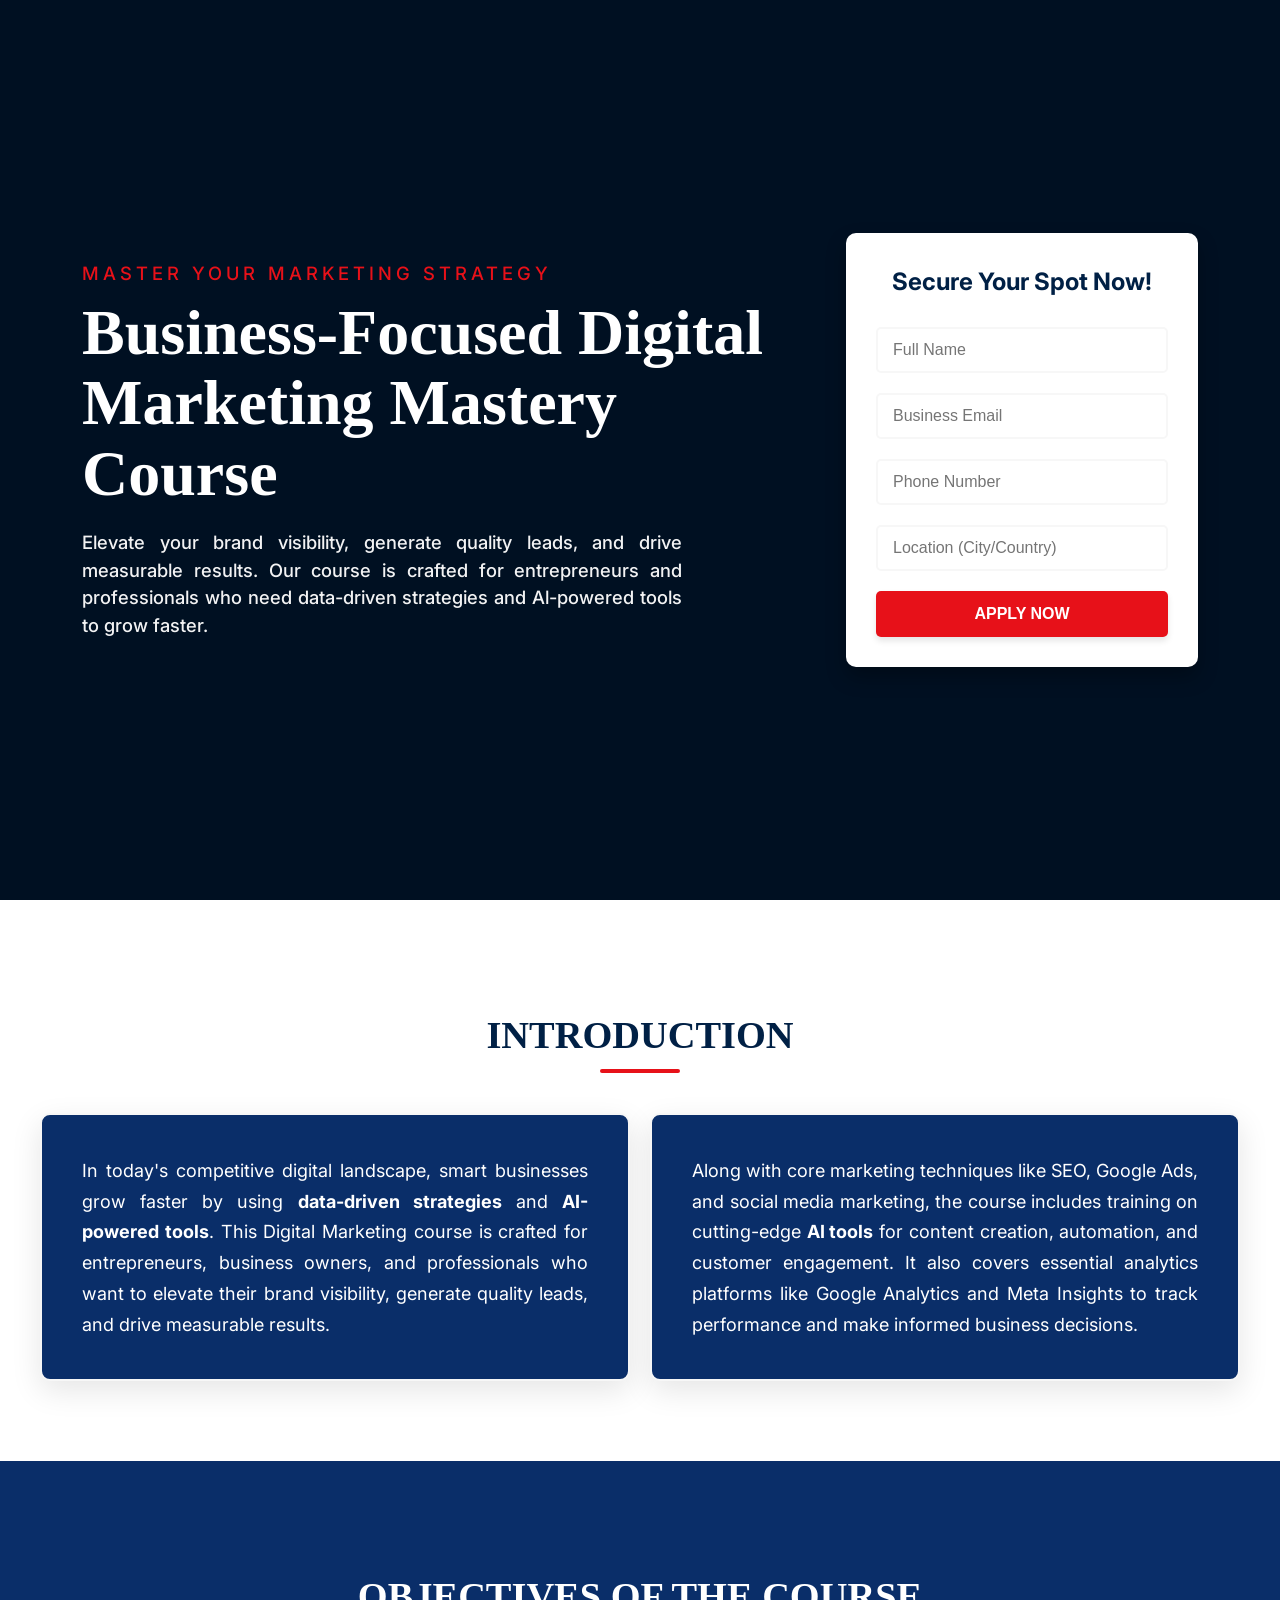
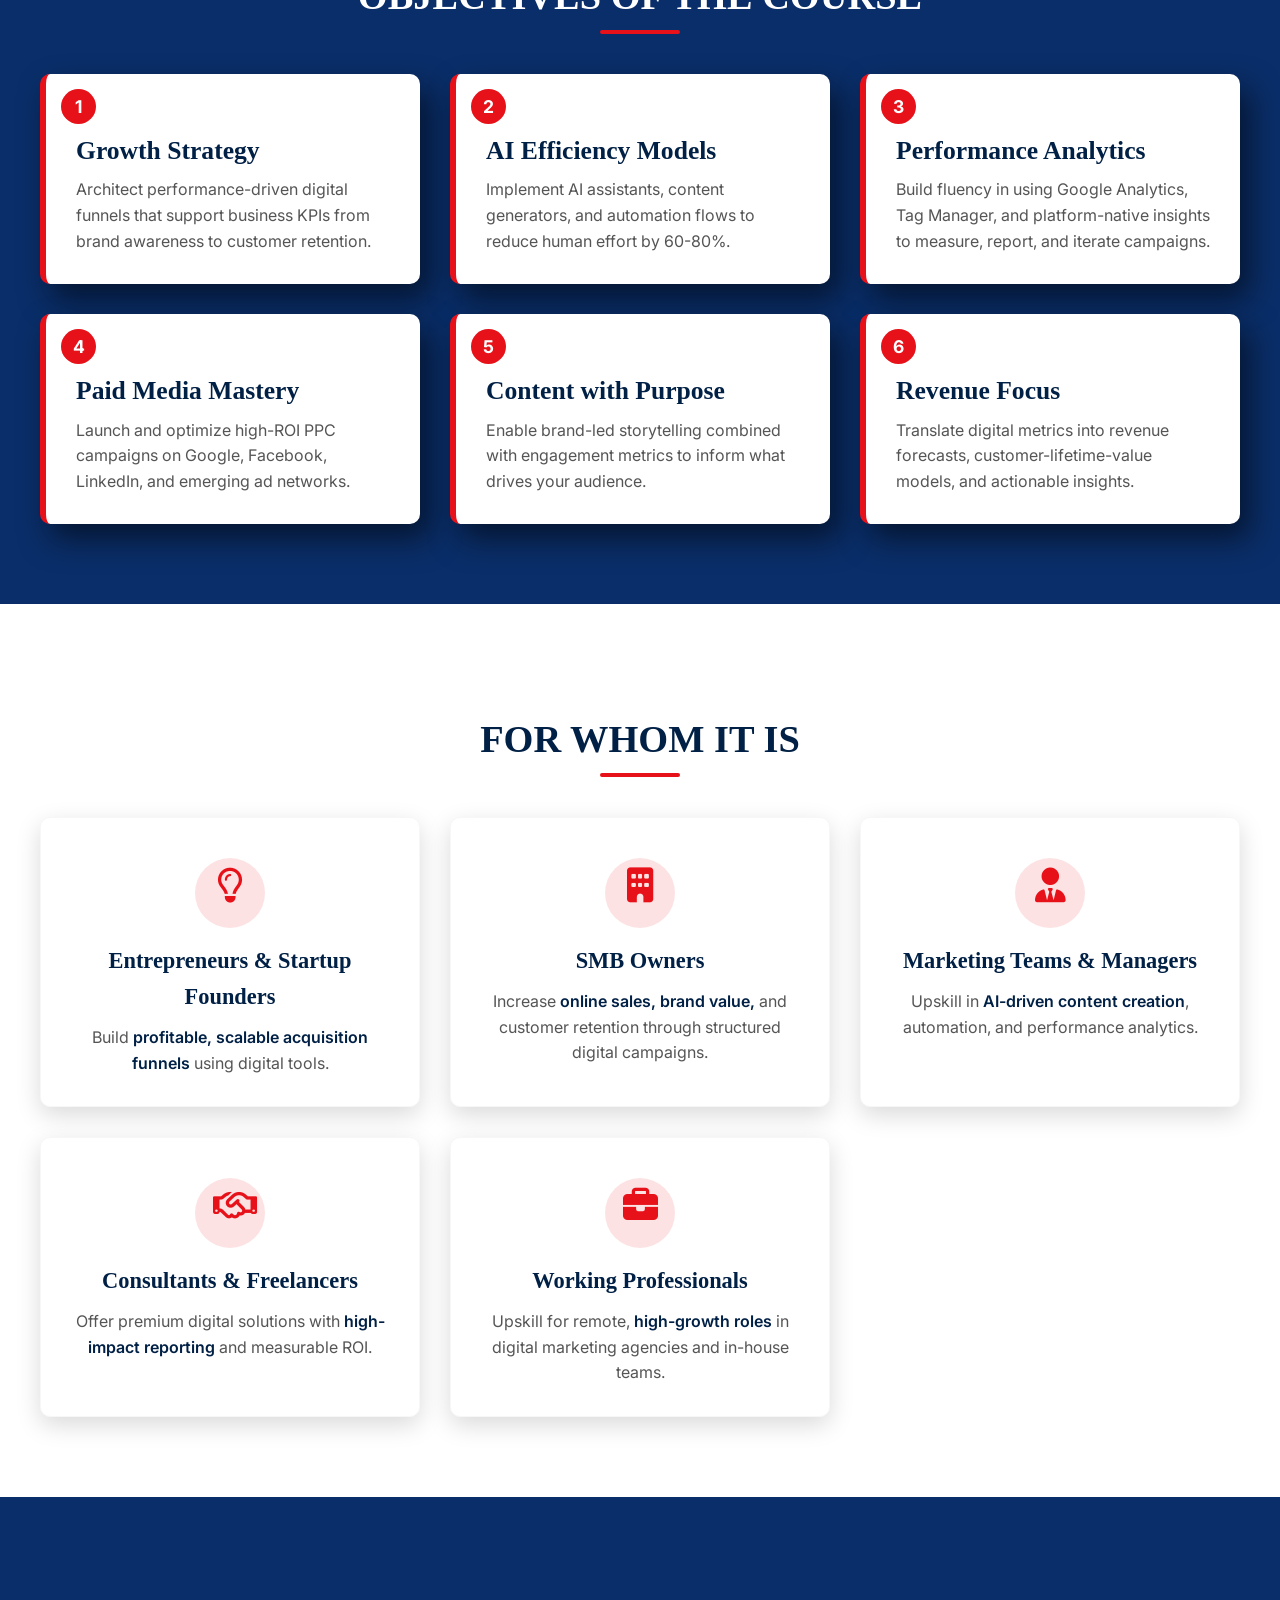
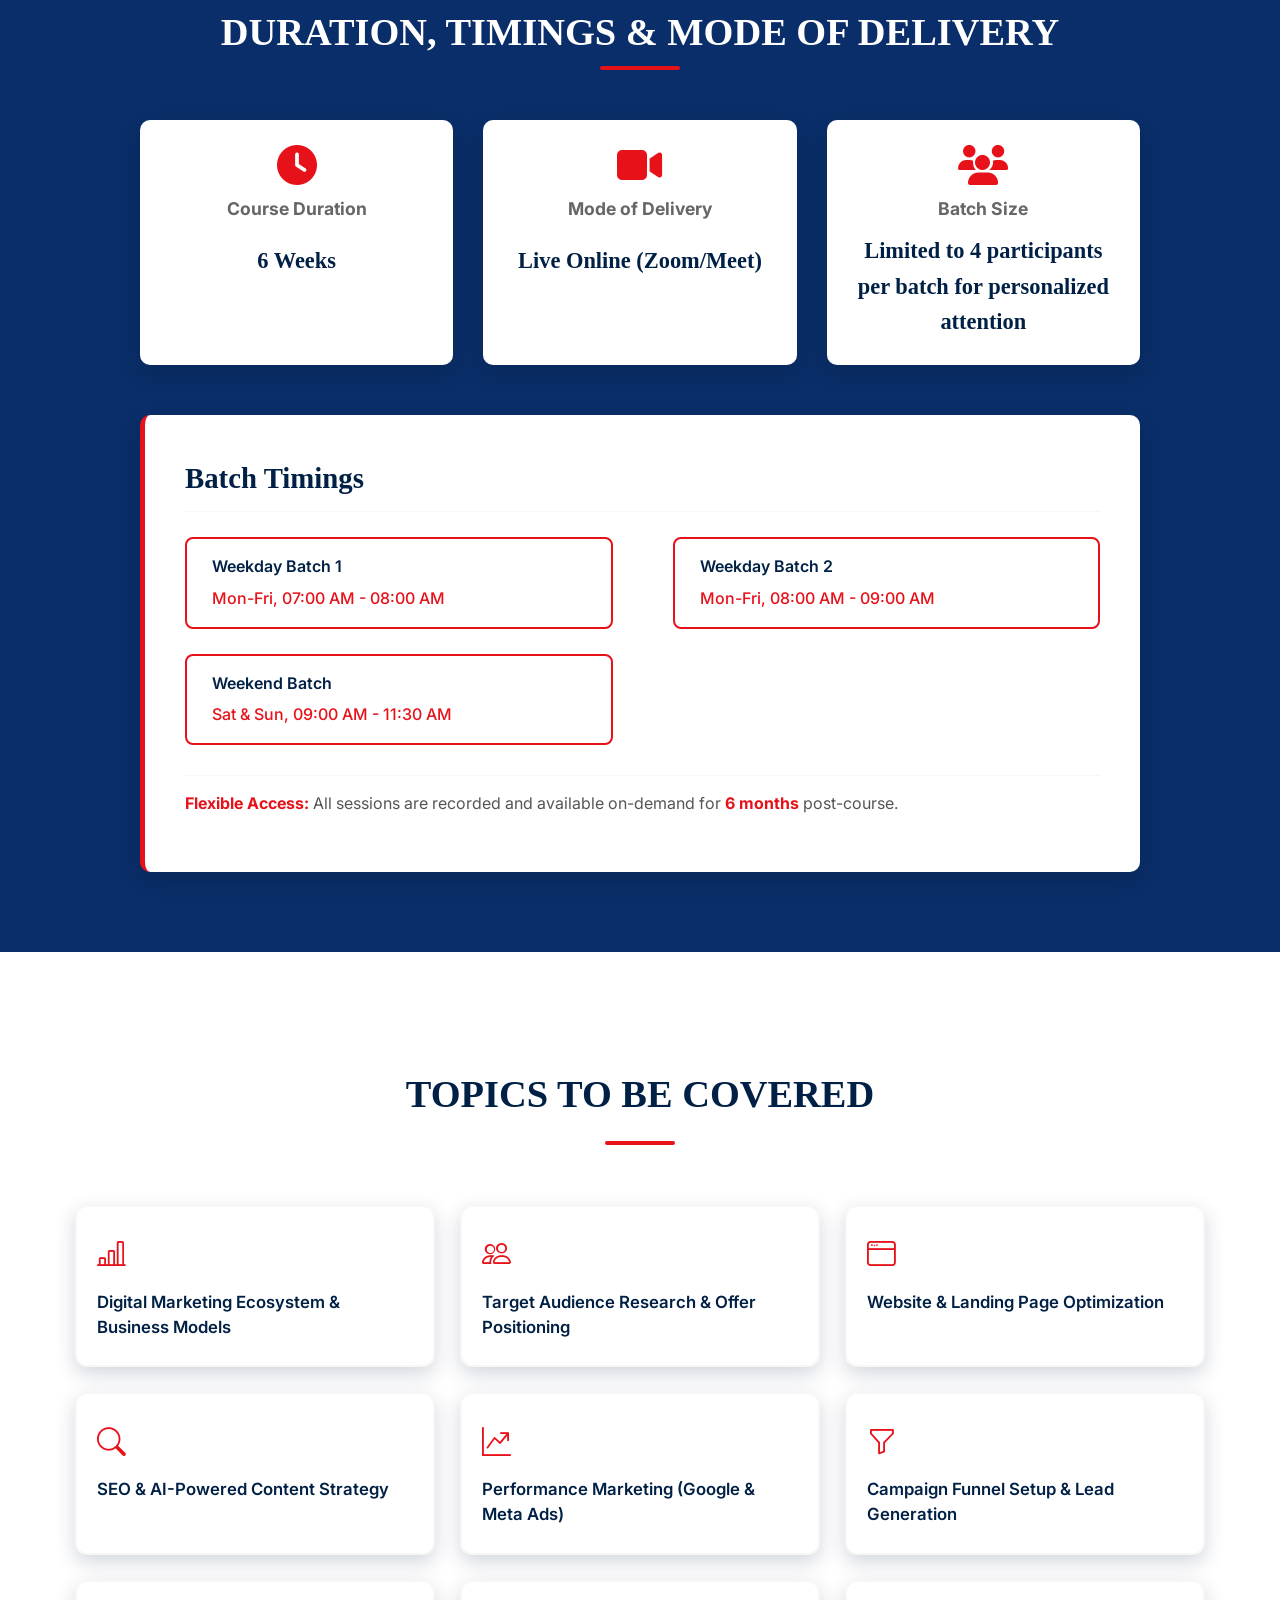
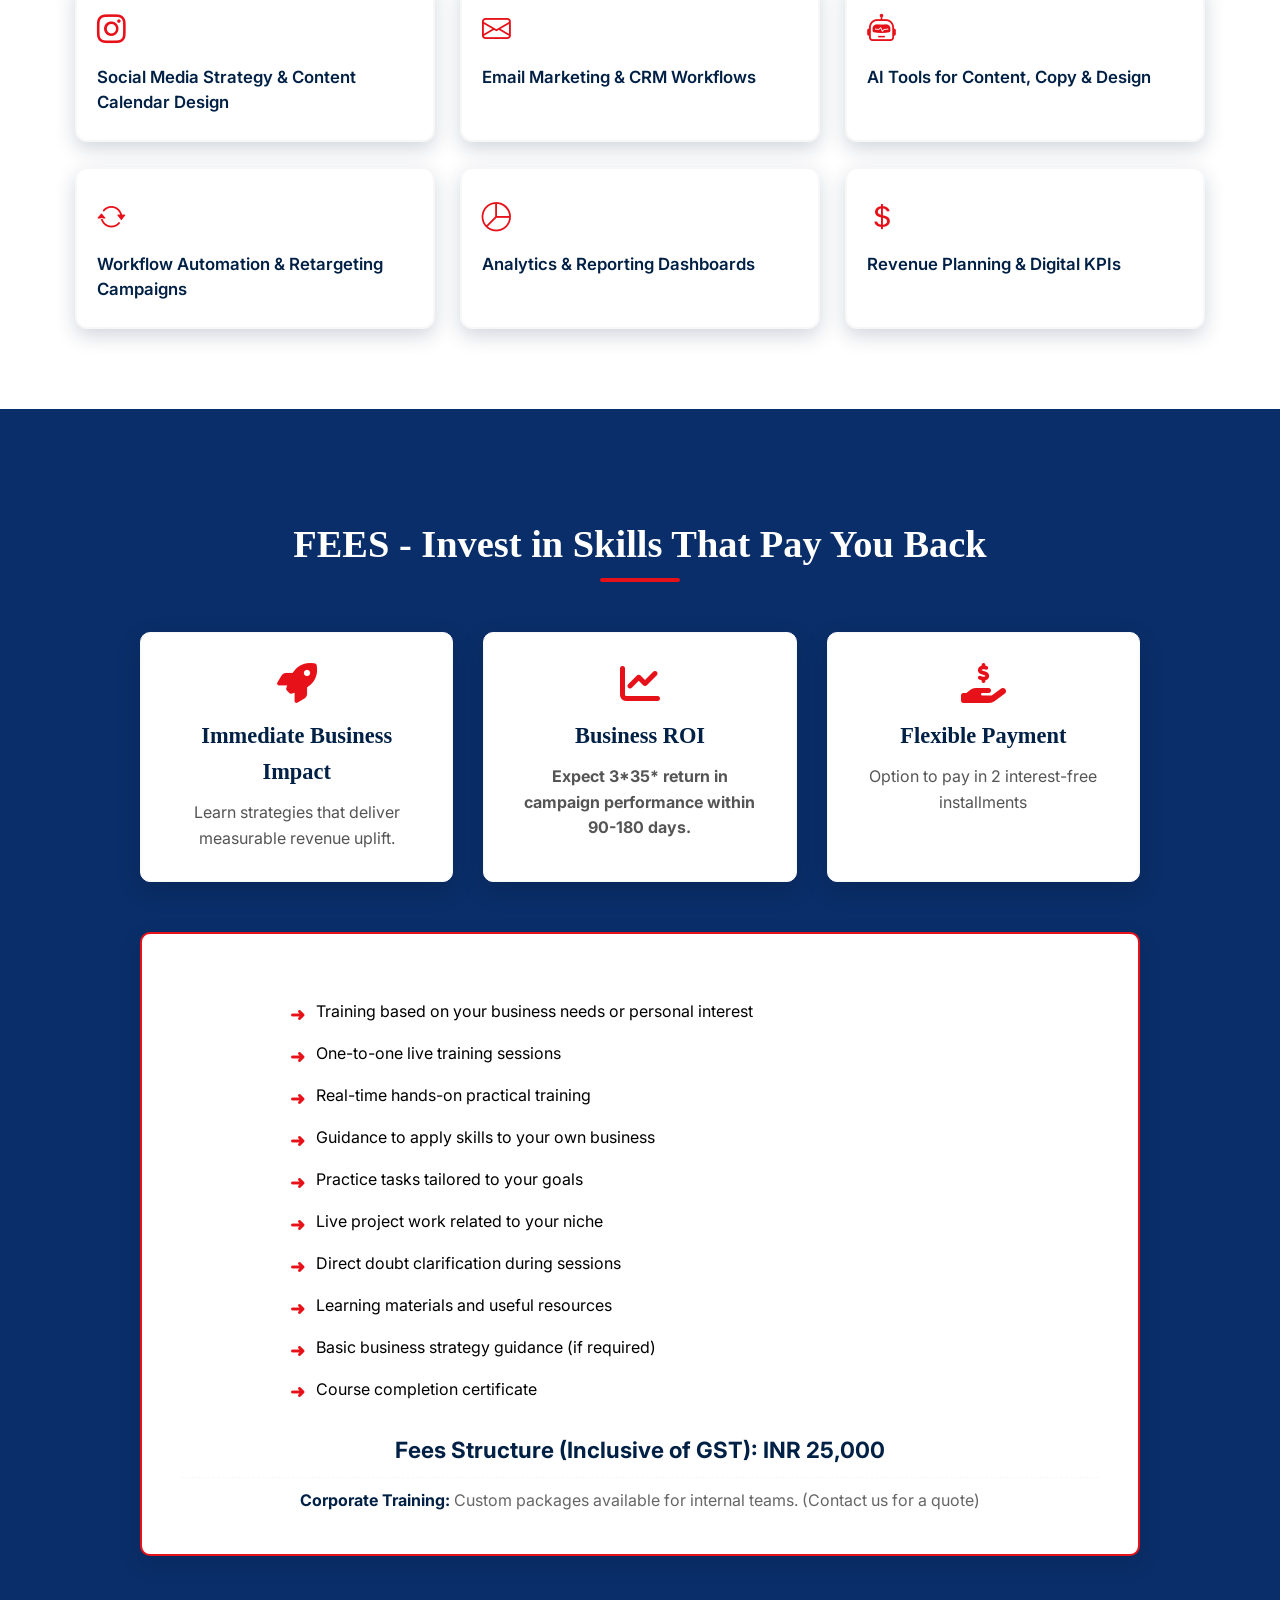
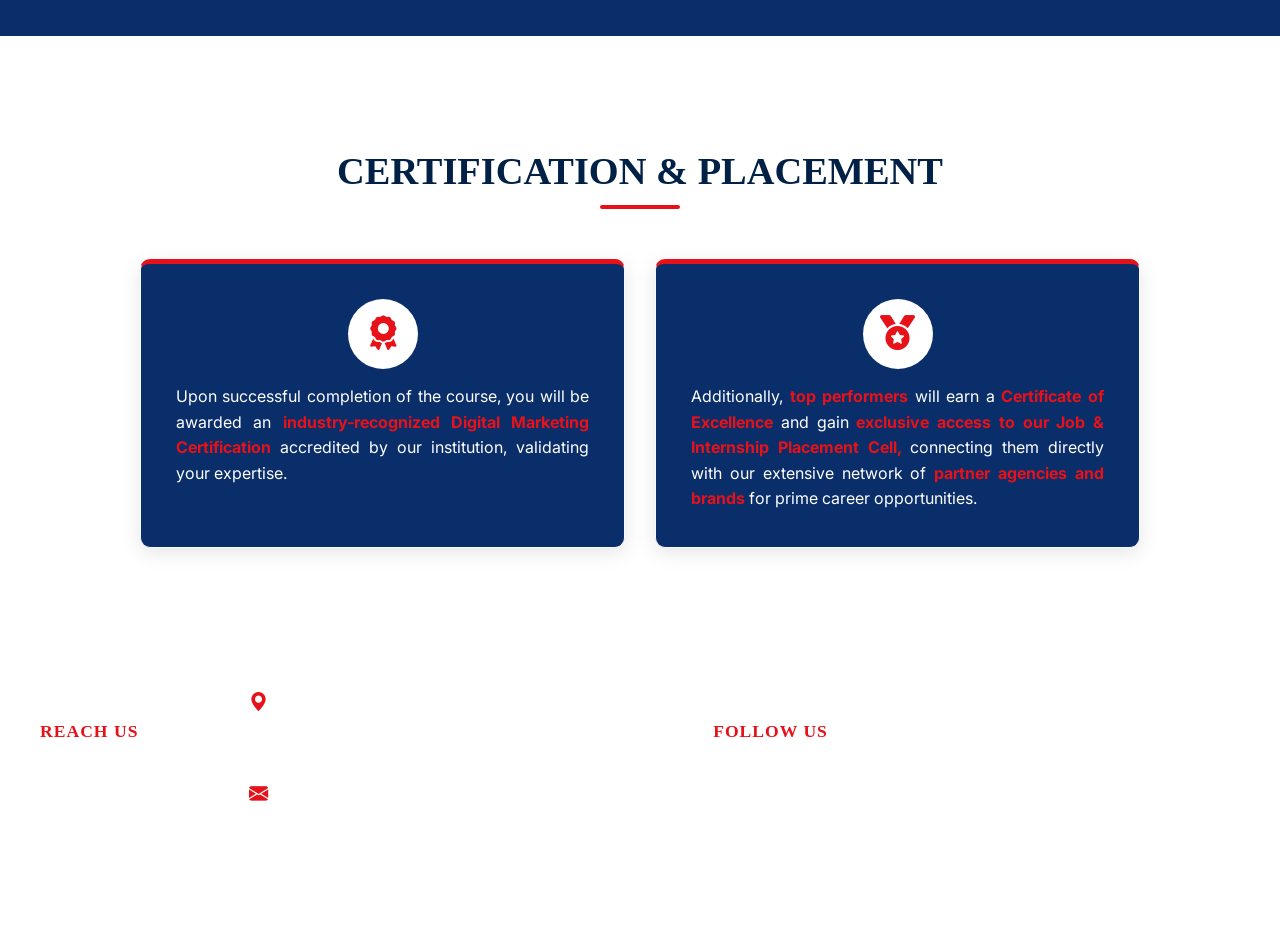
==== commit 69609362: "Add files via upload" ====
--- a/index.html
+++ b/index.html
@@ -215,15 +215,15 @@
 <h3>Batch Timings</h3>
 <div class="timing-list-container">
 <div class="timing-item">
-<p class="timing-label">Weekday Batch 1:</p>
+<p class="timing-label">Weekday Batch 1</p>
 <p class="timing-time">Mon-Fri, 07:00 AM - 08:00 AM</p>
 </div>
 <div class="timing-item">
-<p class="timing-label">Weekday Batch 2:</p>
+<p class="timing-label">Weekday Batch 2</p>
 <p class="timing-time">Mon-Fri, 08:00 AM - 09:00 AM</p>
 </div>
 <div class="timing-item">
-<p class="timing-label">Weekend Batch:</p>
+<p class="timing-label">Weekend Batch</p>
 <p class="timing-time">Sat & Sun, 09:00 AM - 11:30 AM</p>
 </div>
 </div>
--- a/Digital Marketing Course.css
+++ b/Digital Marketing Course.css
@@ -1203,10 +1203,32 @@
 background-color: rgba(255, 255, 255, 0.1);
 color: #ffffff;
 font-size: 1.2rem;
-transition: 0.3s;
-}
-.footer-social-icon:hover {
-background-color: #E71119;
+transition: all 0.3s ease;
+}
+.footer-social-icon:nth-child(1):hover {
+background-color: #0077B5;
+color: #fff;
+transform: translateY(-3px);
+}
+.footer-social-icon:nth-child(2):hover {
+background-color: #FF0000;
+color: #fff;
+transform: translateY(-3px);
+}
+.footer-social-icon:nth-child(3):hover {
+background: linear-gradient(
+45deg,
+#f58529,
+#dd2a7b,
+#8134af,
+#515bd4
+);
+color: #fff;
+transform: translateY(-3px);
+}
+.footer-social-icon:nth-child(4):hover {
+background-color: #1877F2;
+color: #fff;
 transform: translateY(-3px);
 }
 .footer-copyright {
@@ -1218,6 +1240,9 @@
 margin: 0;
 font-size: 0.85rem;
 color: rgba(255, 255, 255, 0.6);
+}
+.footer-social-icon:hover {
+box-shadow: 0 8px 20px rgba(0,0,0,0.15);
 }
 @media (max-width: 768px) {
 .footer-content {
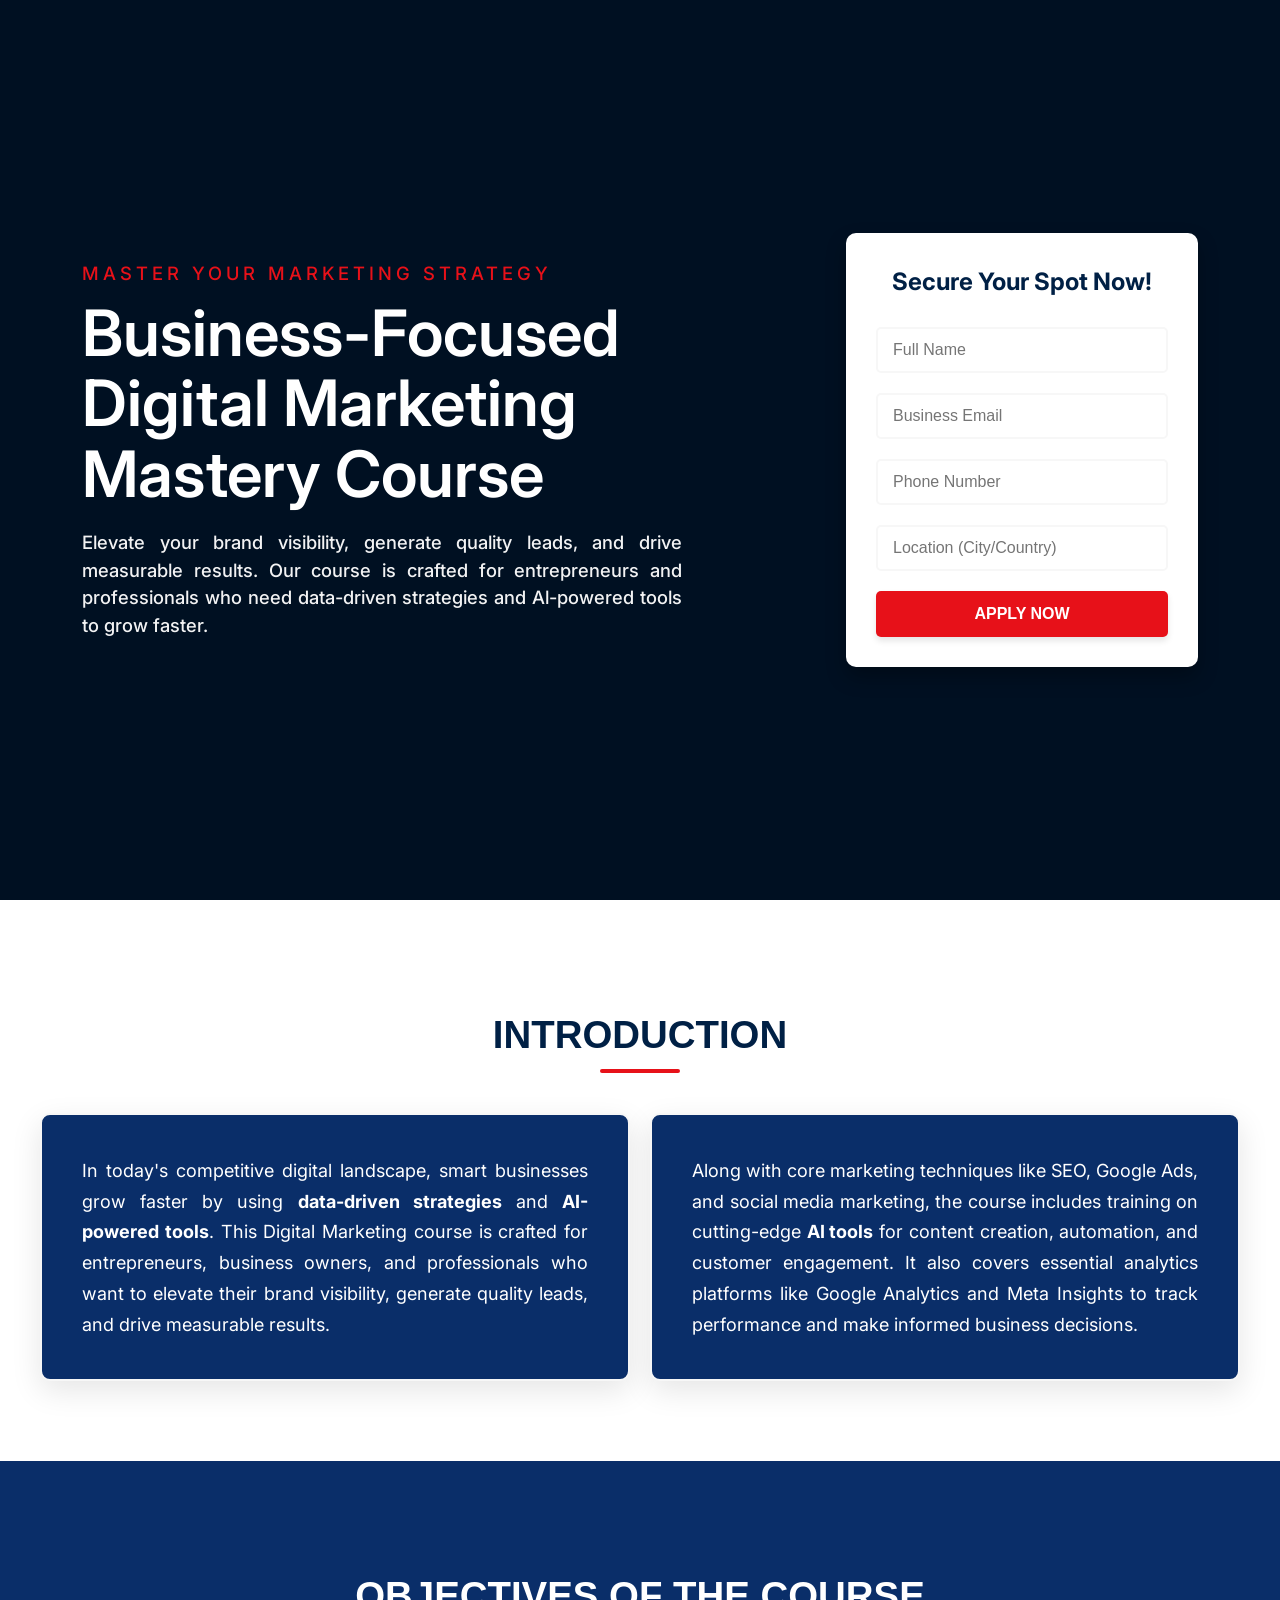
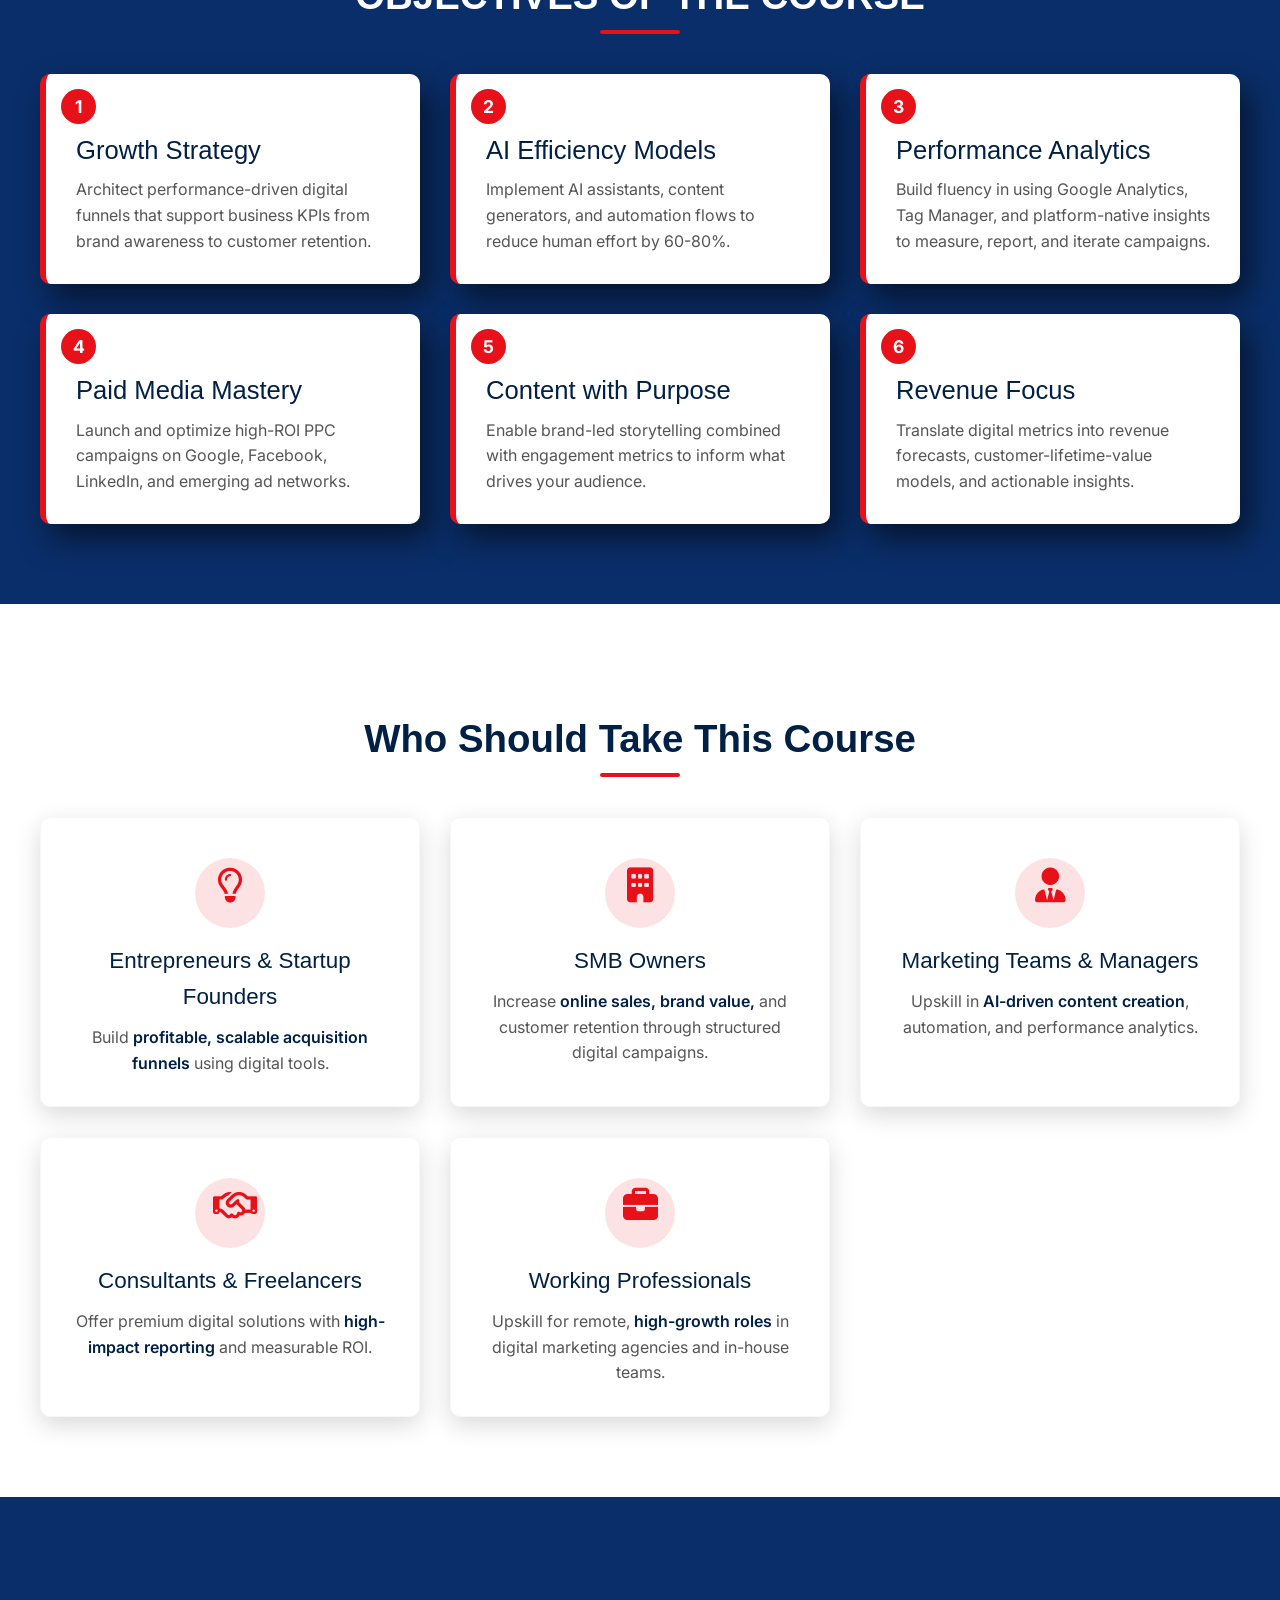
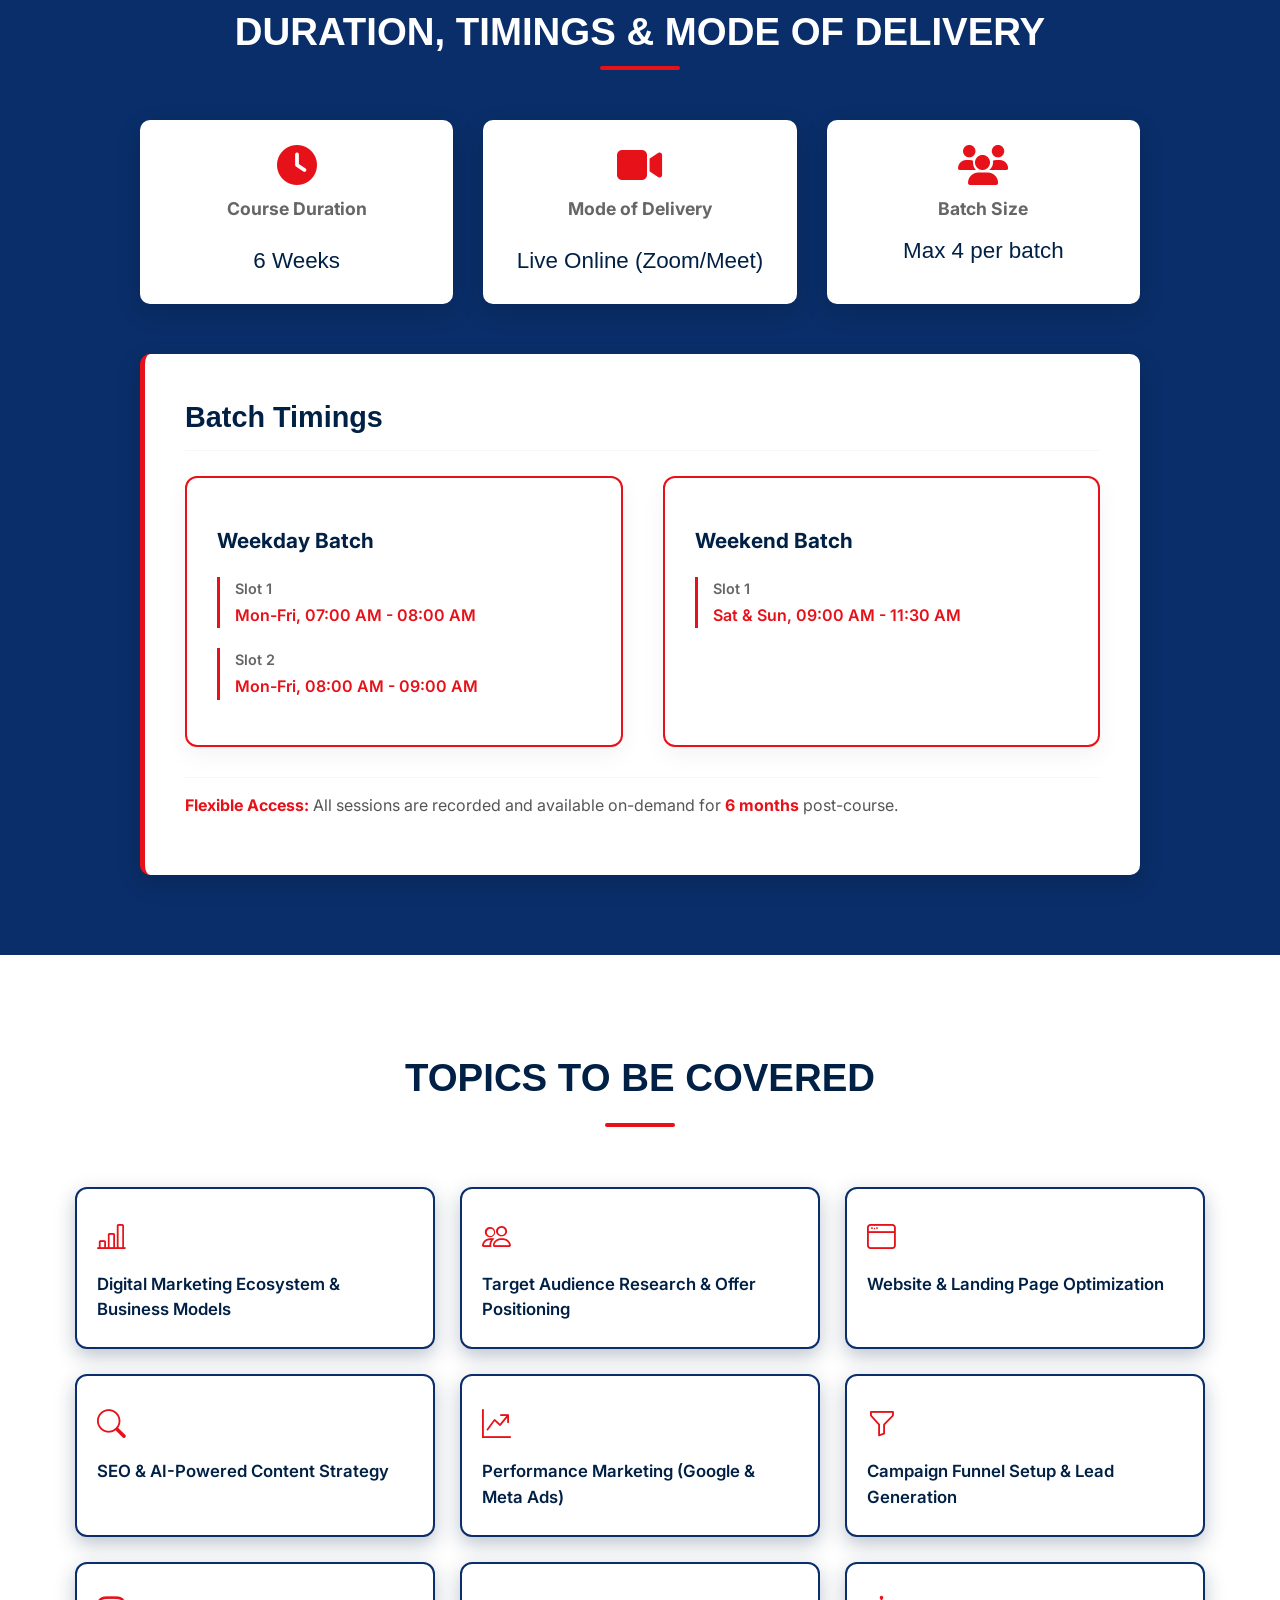
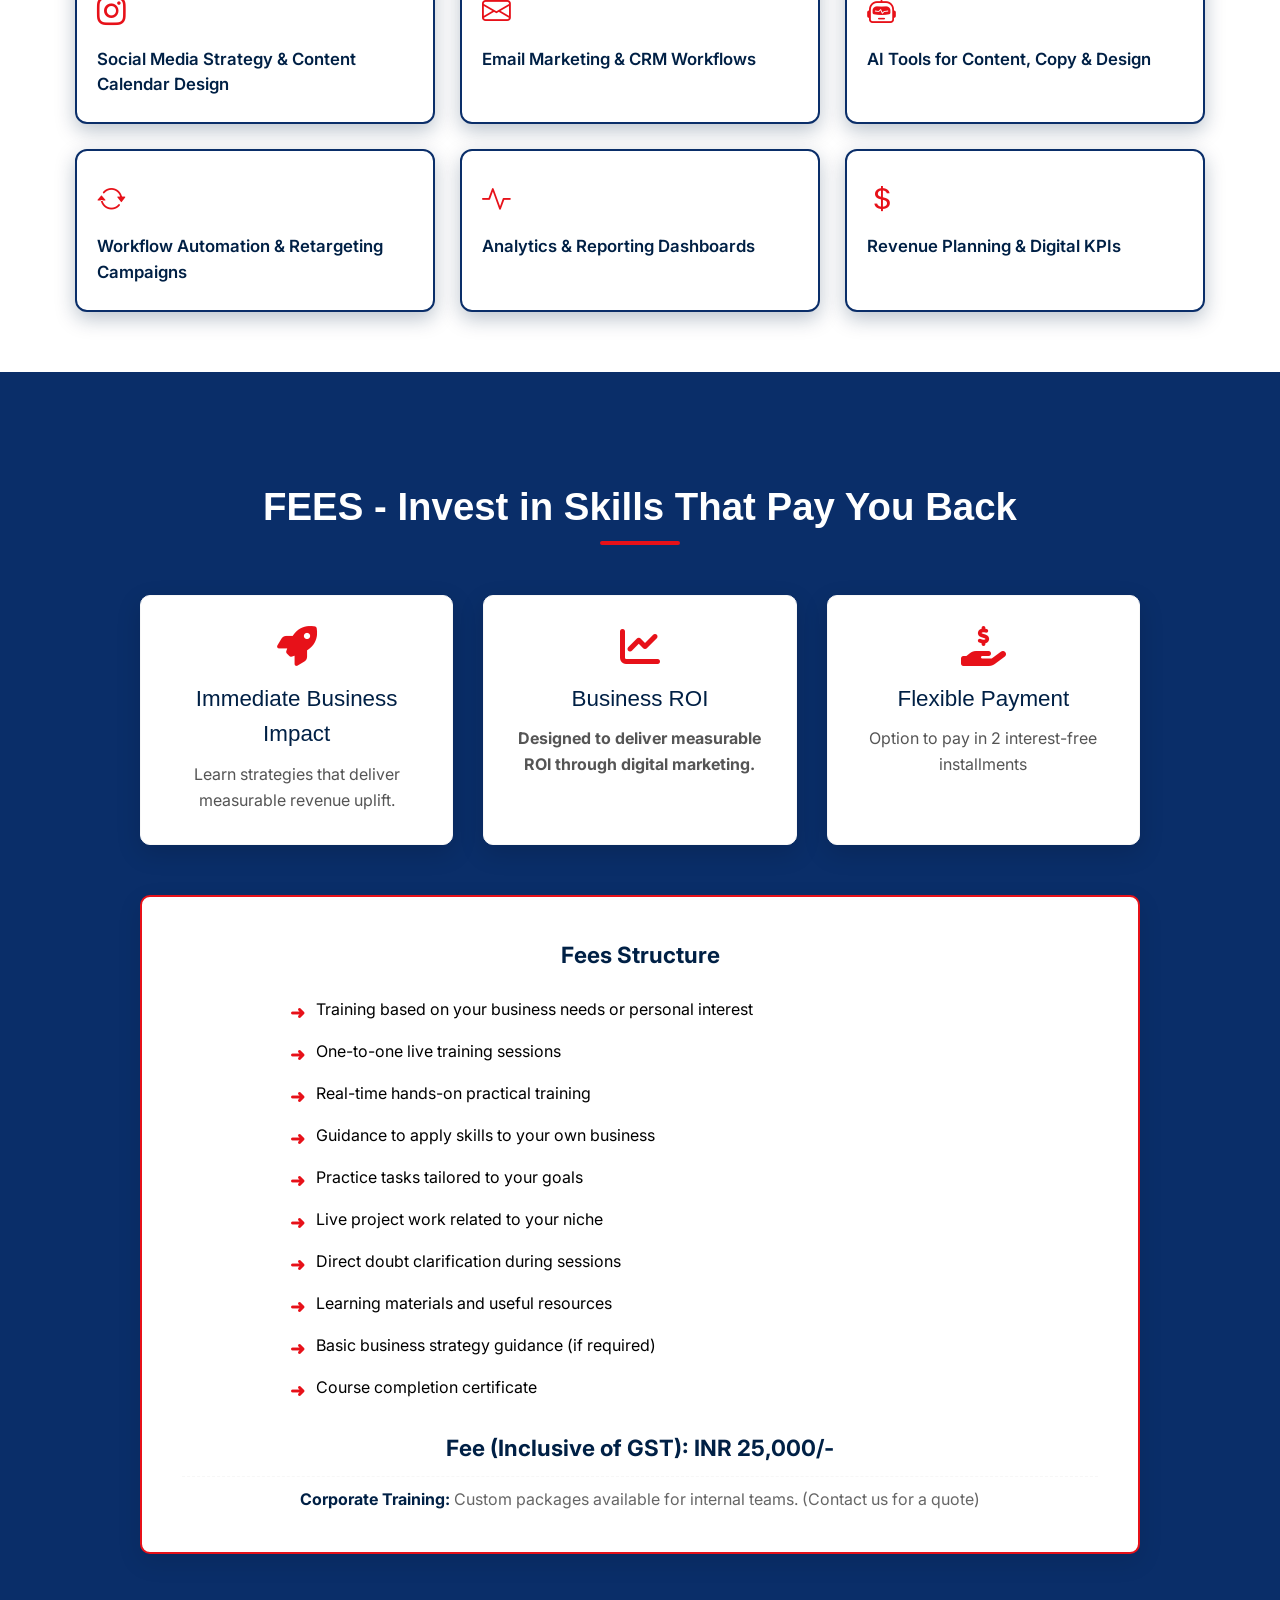
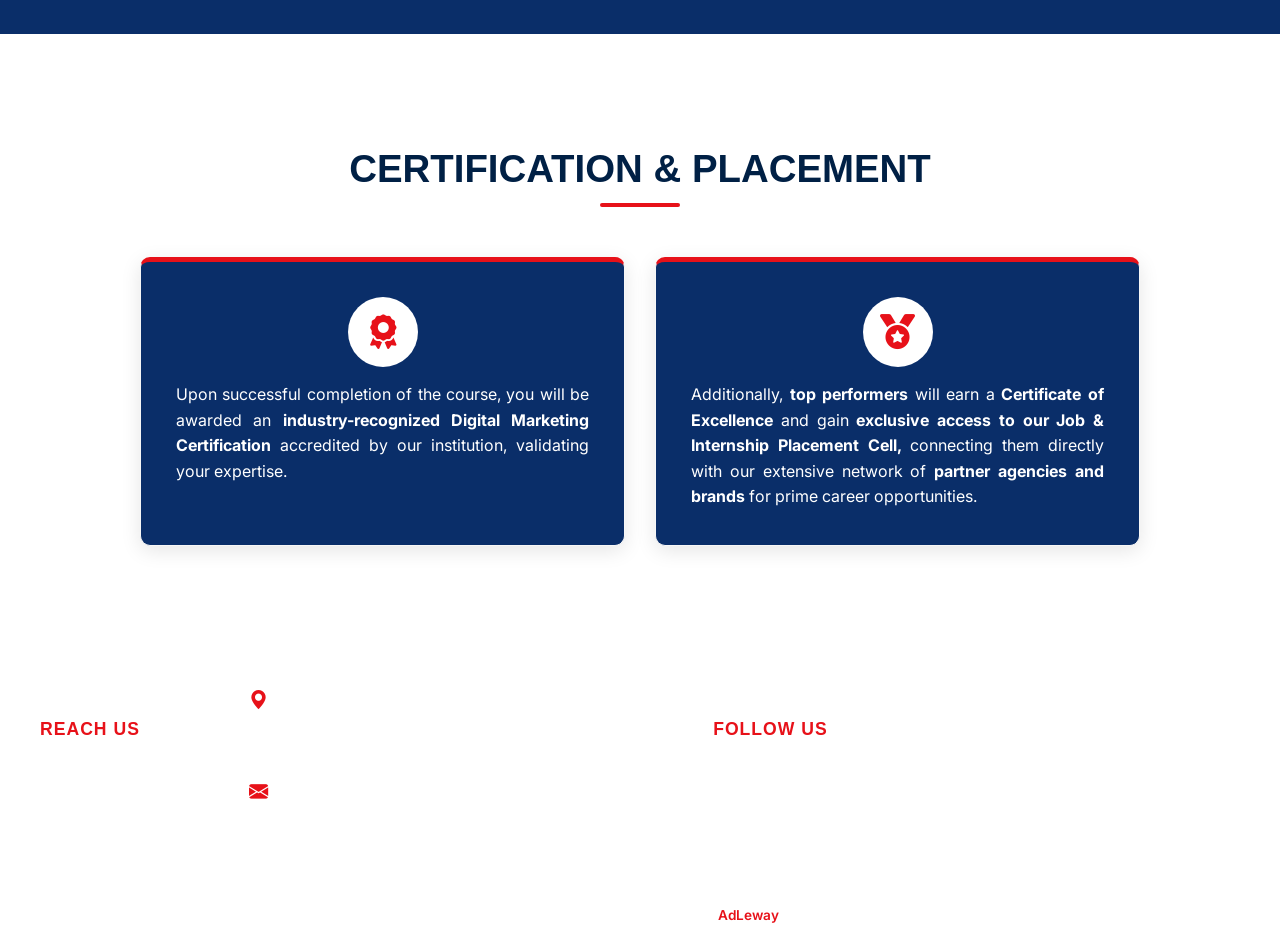
==== commit 4e9ab0ac: "Add files via upload" ====
--- a/index.html
+++ b/index.html
@@ -29,7 +29,7 @@
 <!-- LEFT SIDE: Heading & Description -->
 <div class="hero-left" data-aos="slide-right">
 <p class="subtitle" style="color: #E71119;">MASTER YOUR MARKETING STRATEGY</p>
-<h1 style="font-family: 'Times New Roman', serif;">Business-Focused Digital Marketing Mastery Course</h1>
+<h1 style="font-family: var(--font-family-sans);">Business-Focused Digital Marketing Mastery Course</h1>
 <p>
 Elevate your brand visibility, generate quality leads, and drive measurable results. Our course is crafted for entrepreneurs and professionals who need data-driven strategies and Al-powered tools to grow faster.
 </p>
@@ -68,7 +68,7 @@
 <!-- INTRODUCTION SECTION -->
 <section class="intro-section">
 <div class="intro-container">
-<h2 style="font-family: 'Times New Roman', serif;" data-aos="zoom-in">INTRODUCTION</h2>
+<h2 style="font-family: 'Space Grotesk', sans-serif;" data-aos="zoom-in">INTRODUCTION</h2>
 <div class="intro-content-grid">
 <!-- Card 1: Data-Driven Focus -->
 <div class="intro-card" data-aos="slide-right">
@@ -145,7 +145,7 @@
 <!--target-audience-section-->
 <section class="target-audience-section">
 <div class="target-audience-container">
-<h2 class="section-header" data-aos="zoom-in">FOR WHOM IT IS</h2>
+<h2 class="section-header" data-aos="zoom-in">Who Should Take This Course</h2>
 <div class="audience-grid-container-custom">
 <div class="audience-card-custom" data-aos="slide-right">
 <div class="icon-wrapper">
@@ -208,23 +208,35 @@
 <div class="info-card" data-aos="slide-right">
 <i class="fas fa-users info-icon"></i>
 <p class="info-title">Batch Size</p>
-<p class="info-detail">Limited to 4 participants per batch for personalized attention</p>
+<p class="info-detail">Max 4 per batch</p>
 </div>
 </div>
 <div class="timing-card" data-aos="zoom-in">
-<h3>Batch Timings</h3>
+<h3 style="font-family: 'Space Grotesk', sans-serif;">Batch Timings</h3>
 <div class="timing-list-container">
-<div class="timing-item">
-<p class="timing-label">Weekday Batch 1</p>
-<p class="timing-time">Mon-Fri, 07:00 AM - 08:00 AM</p>
-</div>
-<div class="timing-item">
-<p class="timing-label">Weekday Batch 2</p>
-<p class="timing-time">Mon-Fri, 08:00 AM - 09:00 AM</p>
-</div>
-<div class="timing-item">
-<p class="timing-label">Weekend Batch</p>
-<p class="timing-time">Sat & Sun, 09:00 AM - 11:30 AM</p>
+
+<!-- LEFT BOX -->
+<div class="timing-box">
+<p class="timing-heading">Weekday Batch</p>
+
+<div class="slot">
+<span class="slot-title">Slot 1</span>
+<p class="slot-time">Mon-Fri, 07:00 AM - 08:00 AM</p>
+</div>
+
+<div class="slot">
+<span class="slot-title">Slot 2</span>
+<p class="slot-time">Mon-Fri, 08:00 AM - 09:00 AM</p>
+</div>
+</div>
+
+<!-- RIGHT BOX -->
+<div class="timing-box">
+<p class="timing-heading">Weekend Batch</p>
+<div class="slot">
+<span class="slot-title">Slot 1</span>
+<p class="slot-time">Sat & Sun, 09:00 AM - 11:30 AM</p>
+</div>
 </div>
 </div>
 <p class="flexible-access">
@@ -240,75 +252,59 @@
 
 <section class="topics-section">
 <div class="topics-container"> 
-
 <h2 class="topics-header" data-aos="zoom-in">
 TOPICS TO BE COVERED
 </h2>
-
 <div class="topics-grid">
-
 <div class="topic-card" data-aos="fade-up">
 <i class="bi bi-bar-chart-line topic-icon"></i>
 <p>Digital Marketing Ecosystem & Business Models</p>
 </div>
-
 <div class="topic-card" data-aos="fade-up" data-aos-delay="100">
 <i class="bi bi-people topic-icon"></i>
 <p>Target Audience Research & Offer Positioning</p>
 </div>
-
 <div class="topic-card" data-aos="fade-up" data-aos-delay="150">
 <i class="bi bi-window topic-icon"></i>
 <p>Website & Landing Page Optimization</p>
 </div>
-
 <div class="topic-card" data-aos="fade-up" data-aos-delay="200">
 <i class="bi bi-search topic-icon"></i>
 <p>SEO & AI-Powered Content Strategy</p>
 </div>
-
 <div class="topic-card" data-aos="fade-up" data-aos-delay="250">
 <i class="bi bi-graph-up-arrow topic-icon"></i>
 <p>Performance Marketing (Google & Meta Ads)</p>
 </div>
-
 <div class="topic-card" data-aos="fade-up" data-aos-delay="300">
 <i class="bi bi-funnel topic-icon"></i>
 <p>Campaign Funnel Setup & Lead Generation</p>
 </div>
-
 <div class="topic-card" data-aos="fade-up" data-aos-delay="350">
 <i class="bi bi-instagram topic-icon"></i>
 <p>Social Media Strategy & Content Calendar Design</p>
 </div>
-
 <div class="topic-card" data-aos="fade-up" data-aos-delay="400">
 <i class="bi bi-envelope topic-icon"></i>
 <p>Email Marketing & CRM Workflows</p>
 </div>
-
 <div class="topic-card" data-aos="fade-up" data-aos-delay="450">
 <i class="bi bi-robot topic-icon"></i>
 <p>AI Tools for Content, Copy & Design</p>
 </div>
-
 <div class="topic-card" data-aos="fade-up" data-aos-delay="500">
 <i class="bi bi-arrow-repeat topic-icon"></i>
 <p>Workflow Automation & Retargeting Campaigns</p>
 </div>
-
 <div class="topic-card" data-aos="fade-up" data-aos-delay="550">
-<i class="bi bi-pie-chart topic-icon"></i>
+<i class="bi bi-activity topic-icon"></i>
 <p>Analytics & Reporting Dashboards</p>
 </div>
-
 <div class="topic-card" data-aos="fade-up" data-aos-delay="600">
 <i class="bi bi-currency-dollar topic-icon"></i>
 <p>Revenue Planning & Digital KPIs</p>
 </div>
-
-</div>
-
+</div>
 </div>
 </section>
 
@@ -329,8 +325,7 @@
 <div class="value-prop-card primary-card" data-aos="zoom-in">
 <i class="fas fa-chart-line prop-icon"></i>
 <h3 class="prop-title" style="color: var(--color-darkblue);">Business ROI</h3>
-<p class="prop-detail">Expect 3*35* return in campaign 
-performance within 90-180 days.</p>
+<p class="prop-detail">Designed to deliver measurable ROI through digital marketing.</p>
 </div>
 <div class="value-prop-card" data-aos="slide-right">
 <i class="fas fa-hand-holding-usd prop-icon"></i>
@@ -341,7 +336,9 @@
 </div>
 <div class="fee-summary-box" data-aos="zoom-in">
 
-
+<p class="fee-label">
+Fees Structure 
+</p>
 <!-- NEW FEATURE LIST -->
 <ul class="training-features">
 <li>Training based on your business needs or personal interest</li>
@@ -357,7 +354,7 @@
 </ul>
 <div class="fee-display">
 <p class="fee-label">
-Fees Structure (Inclusive of GST): INR 25,000
+Fee (Inclusive of GST): INR 25,000/-
 </p>
 </div>
 <p class="corporate-note">
@@ -455,7 +452,12 @@
 </div>
 <!-- Copyright -->
 <div class="footer-copyright">
-<p>&copy; 2025 All copyrights reserved.</p>
+<p>
+&copy; 2026 All copyrights reserved by 
+<a href="https://adleway.com" target="_blank" class="brand-link">
+AdLeway
+</a>.
+</p>
 </div>
 
 
--- a/Digital Marketing Course.css
+++ b/Digital Marketing Course.css
@@ -108,7 +108,7 @@
 line-height: 1.1;
 margin: 0 0 20px 0;
 font-family: var(--font-family-sans);
-font-weight: 900;
+font-weight: 600;
 }
 .hero-left p {
 font-size: 1.15rem;
@@ -205,7 +205,7 @@
 }
 .intro-container h2 {
 font-size: clamp(1.8rem, 3vw, 3rem);
-font-weight: 900;
+font-weight: 600;
 color: var(--color-darkblue);
 margin-bottom: 40px;
 line-height: 1.2;
@@ -326,13 +326,13 @@
 }
 .objective-container h2 {
 font-size: clamp(1.8rem, 3vw, 3rem);
-font-weight: 900;
+font-weight: 600;
 color: white;
 margin-bottom: 40px;
 line-height: 1.2;
 position: relative;
 padding-bottom: 15px;  
-font-family: 'Times New Roman', serif; 
+font-family: 'Space Grotesk', sans-serif;
 }
 .objective-container h2::after {
 content: '';
@@ -394,10 +394,10 @@
 margin: 0 0 10px 0; 
 padding-top: 30px; 
 font-size: 1.6rem;
-font-weight: 800;
+font-weight: 500;
 color: var(--color-darkblue);
 line-height: 1.3;
-font-family: 'Times New Roman', serif; 
+font-family: 'Space Grotesk', sans-serif;
 }
 .modern-objective-card p {
 font-size: 1rem;
@@ -525,13 +525,13 @@
 }
 .target-audience-container .section-header {
 font-size: clamp(1.8rem, 3vw, 3rem);
-font-weight: 900;
+font-weight: 600;
 color: var(--color-darkblue);
 margin-bottom: 40px;
 line-height: 1.2;
 position: relative;
 padding-bottom: 15px;
-font-family: 'Times New Roman', serif;
+font-family: 'Space Grotesk', sans-serif;
 }
 .target-audience-container .section-header::after {
 content: '';
@@ -587,10 +587,10 @@
 }
 .audience-card-custom h3 {
 font-size: 1.4rem;
-font-weight: 700;
+font-weight: 500;
 color: var(--color-darkblue);
 margin: 0 0 10px 0;
-font-family: 'Times New Roman', serif;
+font-family: 'Space Grotesk', sans-serif;
 }
 .audience-card-custom p {
 font-size: 1rem;
@@ -633,13 +633,13 @@
 }
 .delivery-container .section-header {
 font-size: clamp(1.8rem, 3vw, 3rem);
-font-weight: 900;
+font-weight: 600;
 color: white;
 margin-bottom: 50px;
 line-height: 1.2;
 position: relative;
 padding-bottom: 15px;
-font-family: 'Times New Roman', serif;
+font-family: 'Space Grotesk', sans-serif;
 }
 .delivery-container .section-header::after {
 content: '';
@@ -682,10 +682,10 @@
 }
 .info-detail {
 font-size: 1.4rem;
-font-weight: 800;
+font-weight: 500;
 color: var(--color-darkblue);
 margin: 5px 0 0 0;
-font-family: 'Times New Roman', serif;
+font-family: 'Space Grotesk', sans-serif;
 margin-top: 10px;
 }
 .timing-card {
@@ -706,28 +706,42 @@
 font-family: 'Times New Roman', serif;
 }
 .timing-list-container {
-display: grid;
-grid-template-columns: repeat(2, 1fr); 
-gap: 25px 60px;
-margin-bottom: 30px;
-}
-
-.timing-item {
-border: 2px solid var(--color-red); 
-padding: 15px 25px;
-border-radius: 8px;
-background: #fff; 
-}
-.timing-label {
-font-weight: 600;
-color: var(--color-darkblue);
-margin: 0 0 6px 0;
-}
-
-.timing-time {
-font-weight: 500;
-color: var(--color-red);
-margin: 0;
+    display: grid;
+    grid-template-columns: 1fr 1fr; 
+    gap: 40px;
+    margin-bottom: 30px;
+}
+.timing-box {
+    background: #ffffff;
+    border-radius: 12px;
+    padding: 25px 30px;
+    border: 2px solid #E71119;
+    box-shadow: 0 8px 25px rgba(0,0,0,0.05);
+    transition: 0.3s ease;
+}
+.timing-heading {
+    font-size: 1.3rem;
+    font-weight: 700;
+    color: var(--color-darkblue);
+    margin-bottom: 20px;
+}
+.slot {
+    margin-bottom: 20px;
+    padding-left: 15px;
+    border-left: 3px solid var(--color-red);
+}
+.slot-title {
+    font-size: 0.9rem;
+    font-weight: 600;
+    color: #666;
+    display: block;
+    margin-bottom: 3px;
+}
+.slot-time {
+    font-size: 1rem;
+    font-weight: 600;
+    color: var(--color-red);
+    margin: 0;
 }
 .flexible-access {
 font-size: 1rem;
@@ -766,7 +780,7 @@
 
 /* Section */
 .topics-section {
-padding: 80px 20px;
+padding: 60px 20px;
 background: #ffffff;
 }
 /* Container */
@@ -778,10 +792,10 @@
 .topics-header {
 text-align: center;
 font-size: clamp(2rem, 3vw, 3rem);
-font-weight: 900;
+font-weight: 600;
 color: var(--color-darkblue);
 margin-bottom: 60px;
-font-family: 'Times New Roman', serif;
+font-family: 'Space Grotesk', sans-serif;
 position: relative;
 }
 .topics-header::after {
@@ -800,8 +814,8 @@
 }
 .topic-card {
 background: #ffffff;
-border: 2px solid var(--color-lightgray);
-box-shadow: 0 7px 20px rgba(0, 32, 69, 0.183);
+border: 2px solid #0a2e69;
+box-shadow: 0 7px 20px rgba(0, 32, 69, 0.265);
 border-radius: 12px;
 padding: 25px 20px;
 text-align: left;
@@ -874,13 +888,13 @@
 }
 .fees-header {
 font-size: clamp(1.8rem, 3vw, 3rem);
-font-weight: 900;
+font-weight: 600;
 color: white;
 margin-bottom: 50px;
 line-height: 1.2;
 position: relative;
 padding-bottom: 15px;
-font-family: 'Times New Roman', serif;
+font-family: 'Space Grotesk', sans-serif;
 }
 .fees-header::after {
 content: '';
@@ -941,10 +955,10 @@
 }
 .prop-title {
 font-size: 1.4rem;
-font-weight: 700;
+font-weight: 500;
 color: var(--color-darkblue);
 margin: 0 0 10px 0;
-font-family: 'Times New Roman', serif;
+font-family: 'Space Grotesk', sans-serif;
 }
 .prop-detail {
 font-size: 1rem;
@@ -1050,13 +1064,13 @@
 }
 .cert-header {
 font-size: clamp(1.8rem, 3vw, 3rem);
-font-weight: 900;
+font-weight: 600;
 color: var(--color-darkblue);
 margin-bottom: 50px;
 line-height: 1.2;
 position: relative;
 padding-bottom: 15px;
-font-family: 'Times New Roman', serif;
+font-family: 'Space Grotesk', sans-serif;
 }
 .cert-header::after {
 content: '';
@@ -1125,10 +1139,10 @@
 border-top: 5px solid var(--color-red); 
 }
 .cert-card.primary-cert-card .card-detail strong {
-color: var(--color-red);
+color: white;
 }
 .cert-card.secondary-cert-card .card-detail strong {
-color: var(--color-red);
+color: white;
 }
 /* Mobile Responsiveness */
 @media (max-width: 600px) {
@@ -1154,12 +1168,12 @@
 /* Heading */
 .footer-heading {
 font-size: 1.1rem;
-font-weight: 700;
+font-weight: 600;
 color: #E71119;
 margin-bottom: 20px;
 text-transform: uppercase;
 letter-spacing: 1px;
-font-family: 'Times New Roman', serif;
+font-family: 'Space Grotesk', sans-serif;
 }
 .reach-item {
 display: flex;
@@ -1307,4 +1321,15 @@
 .footer-logo-bottom img {
 margin-left: 0 !important;
 }
+}
+
+
+.brand-link {
+    color: var(--color-red);
+    font-weight: 600;
+    text-decoration: none;
+    transition: 0.3s ease;
+}
+.brand-link:hover {
+    text-shadow: 0 0 8px rgba(231, 17, 25, 0.4);
 }
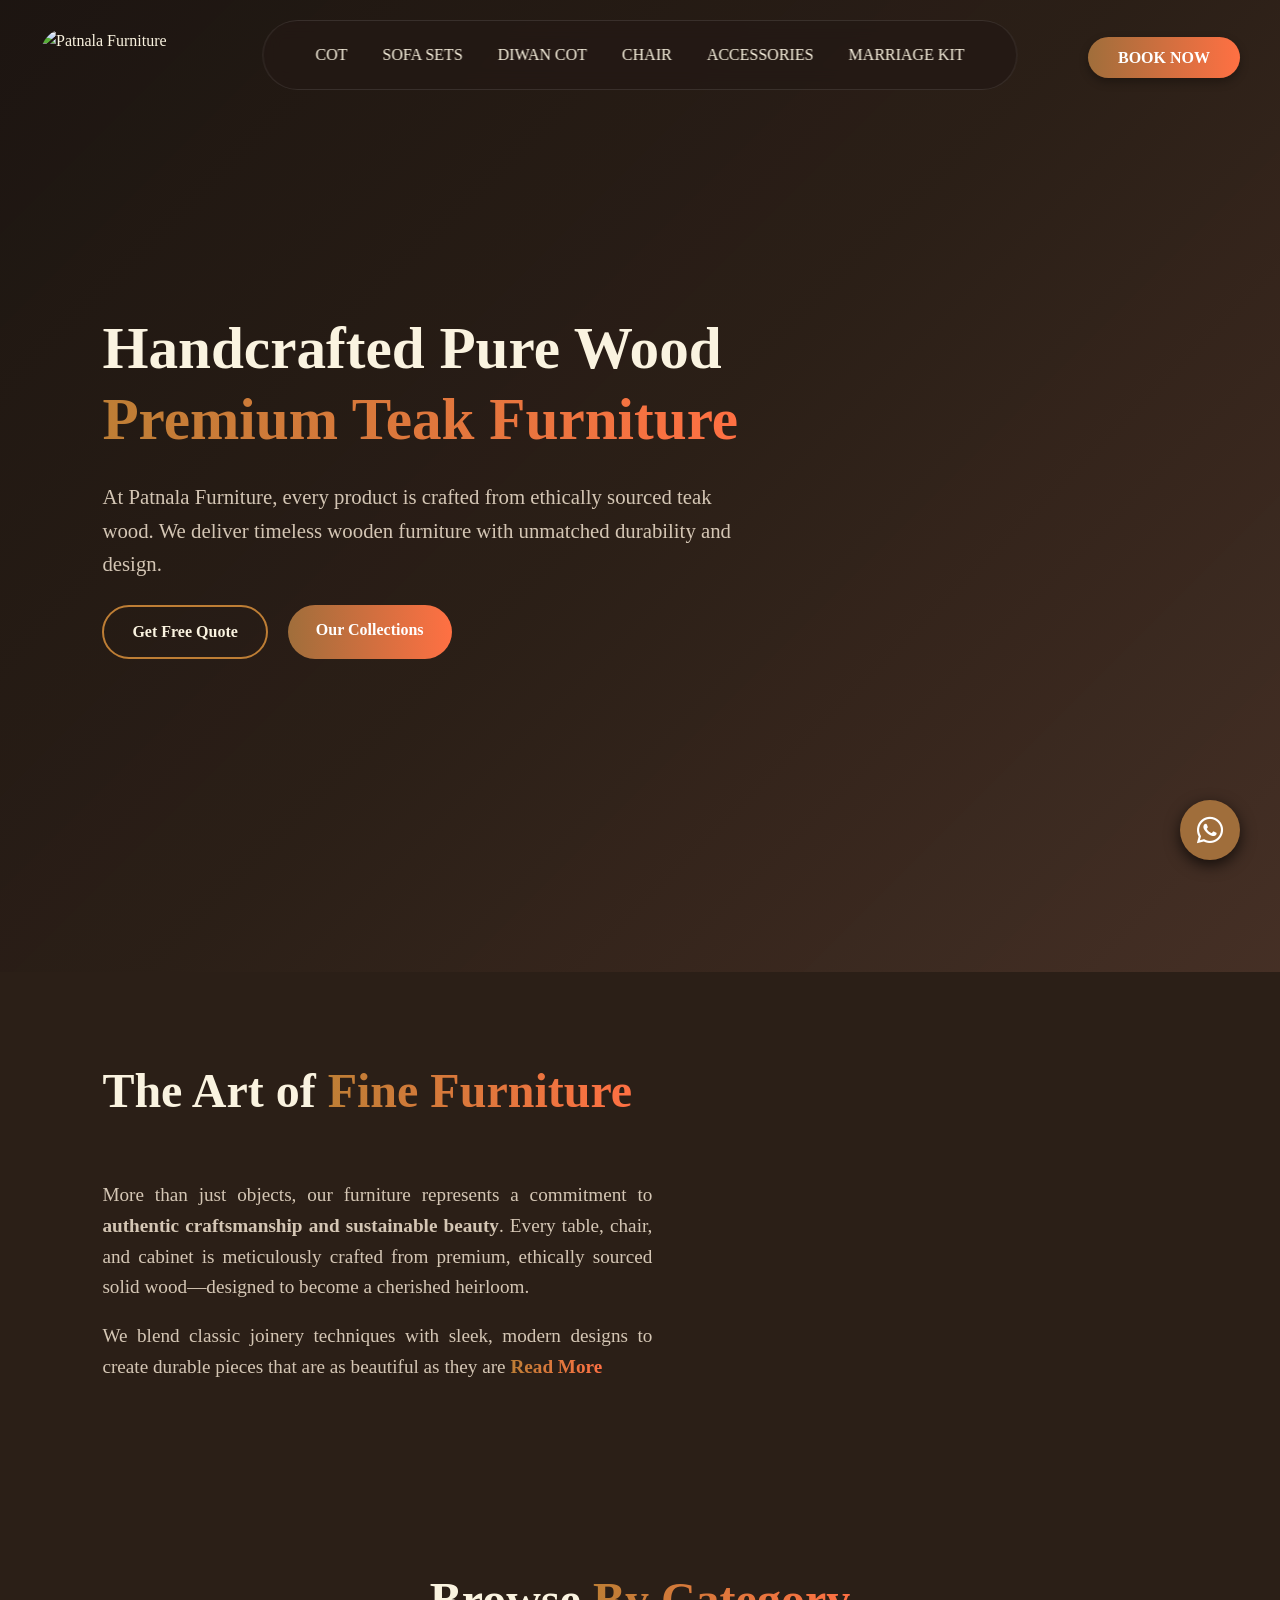
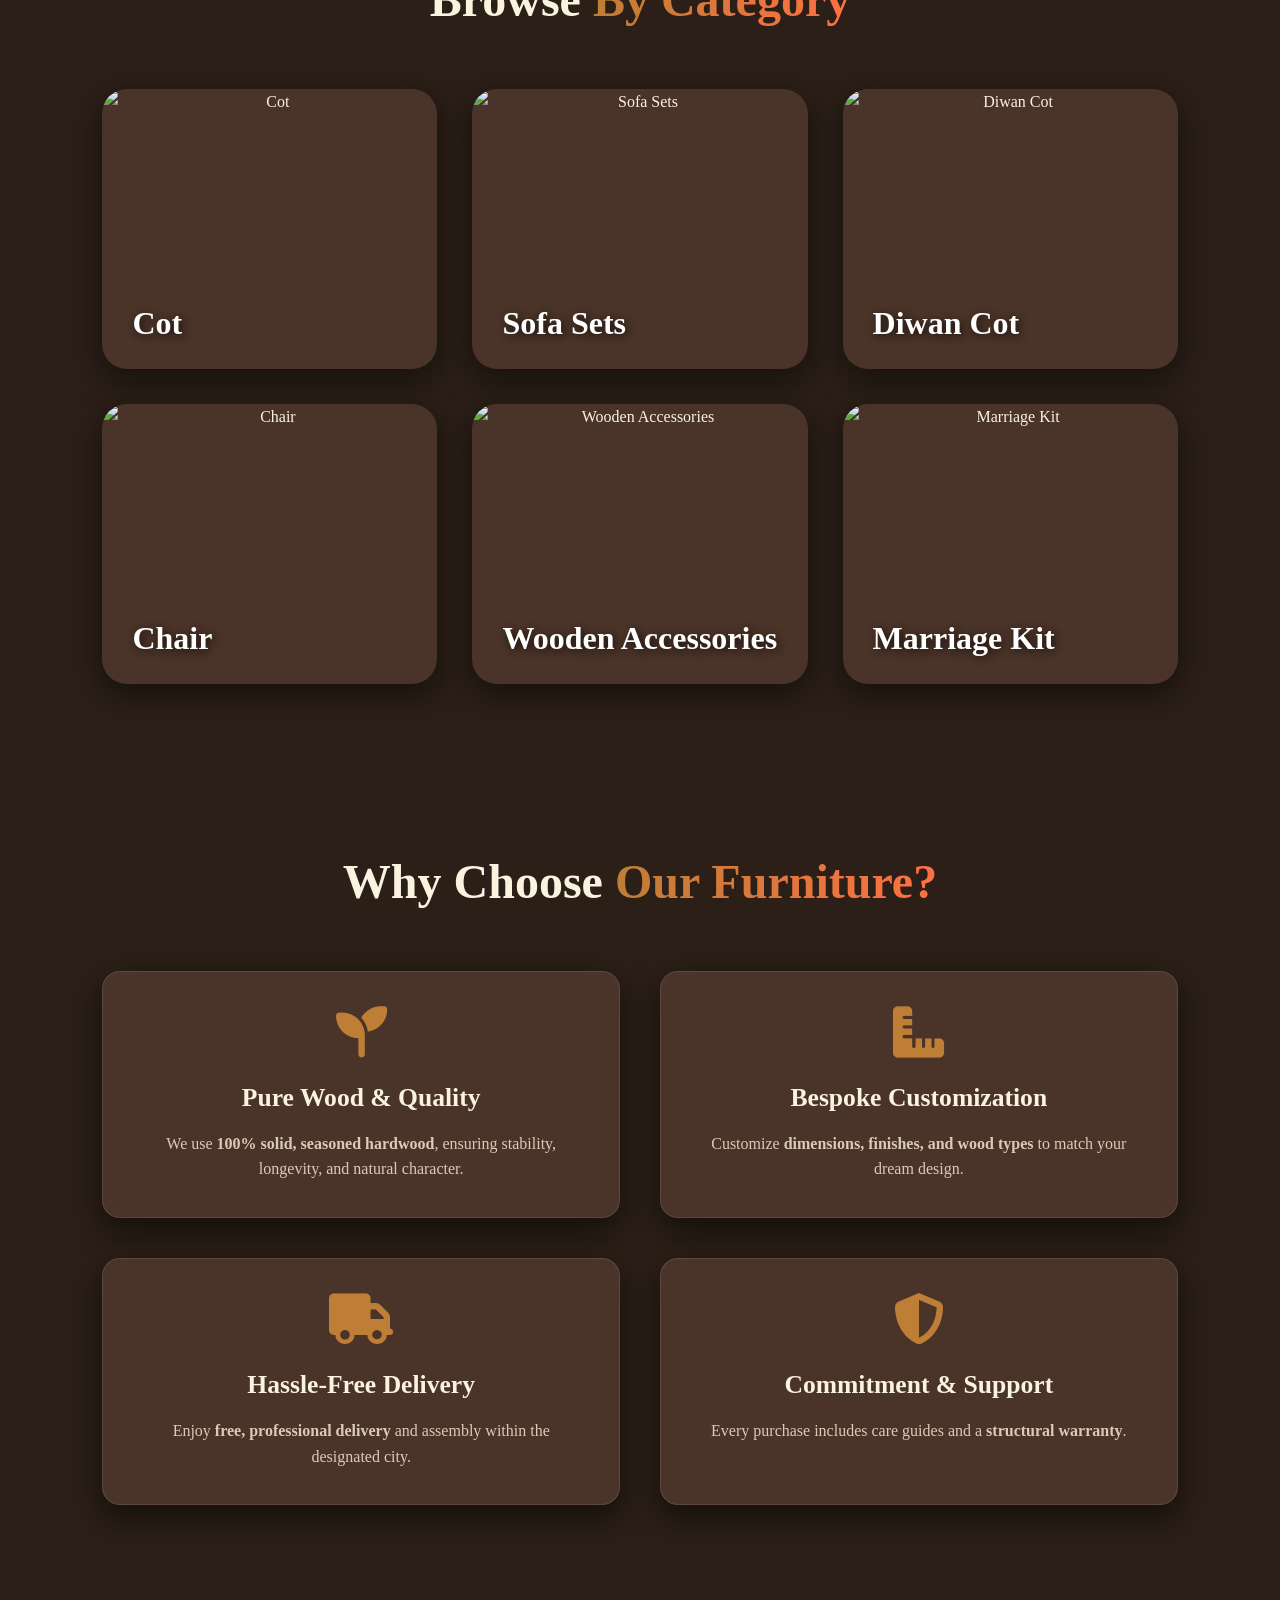
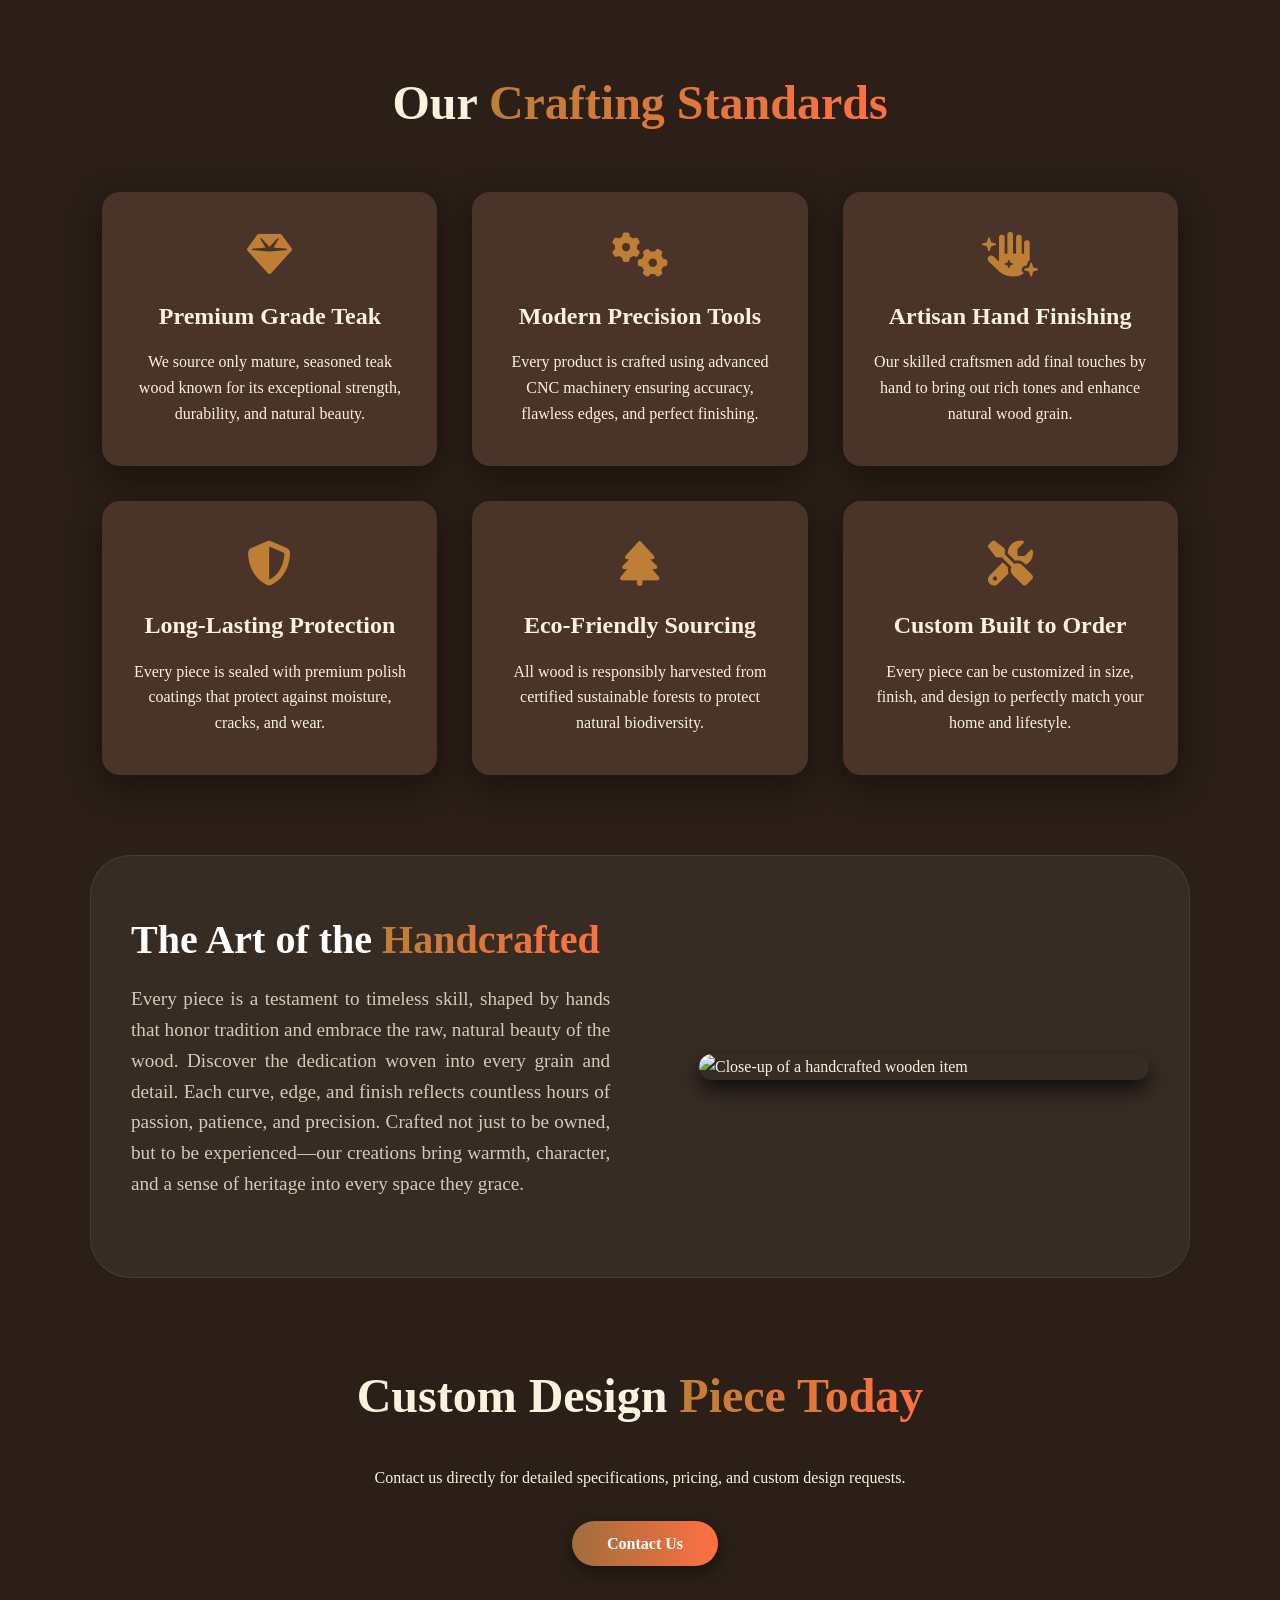
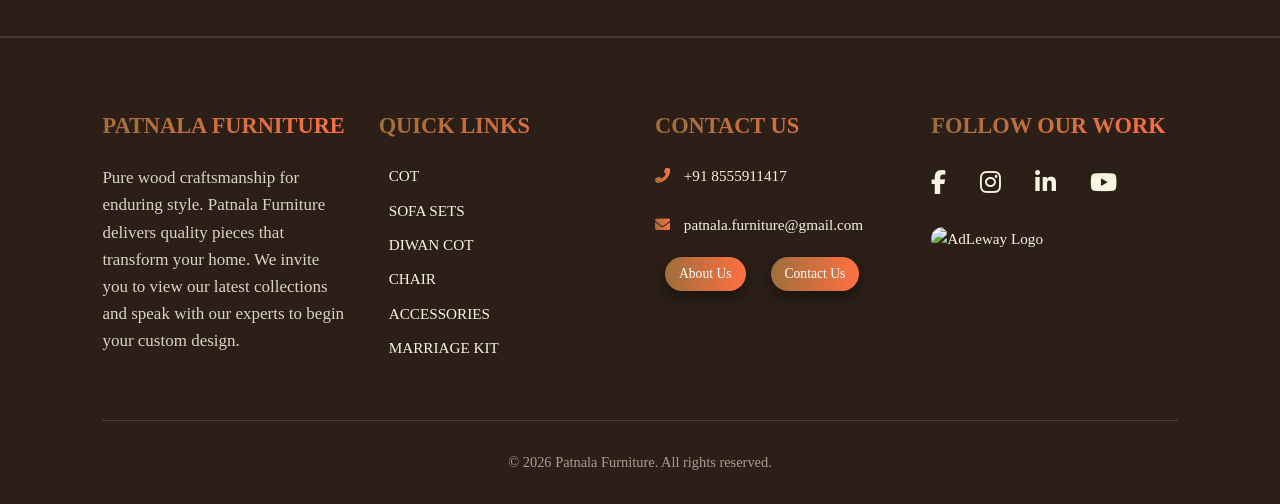
==== commit 50d9f1c9: "Add files via upload" ====
--- a/index.html
+++ b/index.html
@@ -3,501 +3,286 @@
 <head>
 <meta charset="UTF-8">
 <meta name="viewport" content="width=device-width, initial-scale=1.0">
-<title>Adleway Digital Marketing - Mastery Course</title>
-<link rel="stylesheet" href="Digital Marketing Course.css">
-<!-- Favicon -->
-<link rel="icon" type="image/x-icon" href="AdLeway-Favicon.png">
-<!-- AOS CSS -->
-<link rel="stylesheet" href="https://unpkg.com/aos@next/dist/aos.css" />
-<link href="https://fonts.googleapis.com/css2?family=Inter:wght@400;500;600;700;800;900&display=swap" rel="stylesheet">
-<!-- Font Awesome for icons -->
+<title>Patnala Furniture | Handcrafted Pure Wood Furniture</title>
+<link href="https://fonts.googleapis.com/css2?family=Poppins:wght@300;400;500;600;700&display=swap" rel="stylesheet">
 <link rel="stylesheet" href="https://cdnjs.cloudflare.com/ajax/libs/font-awesome/6.5.0/css/all.min.css">
-<link rel="stylesheet" href="https://cdn.jsdelivr.net/npm/bootstrap-icons@1.11.3/font/bootstrap-icons.css">
+<link rel="stylesheet" href="style.css">
+<link rel="icon" type="image/x-icon" href="images/3.png">
+<link href="https://unpkg.com/aos@2.3.1/dist/aos.css" rel="stylesheet">
 </head>
 <body>
-
-
-
-<!--hero-section-->
-<div class="hero-section">
-<div class="hero-video-container">
-<video autoplay muted loop playsinline class="background-video">
-<source src="hero-video.webm" type="video/mp4">
-</div>
-<div class="hero-content">
-<div class="hero-main-content">
-<!-- LEFT SIDE: Heading & Description -->
-<div class="hero-left" data-aos="slide-right">
-<p class="subtitle" style="color: #E71119;">MASTER YOUR MARKETING STRATEGY</p>
-<h1 style="font-family: var(--font-family-sans);">Business-Focused Digital Marketing Mastery Course</h1>
+<a href="https://wa.me/918555911417?text=Hi,%20I%20would%20like%20to%20know%20more%20about%20your%20furniture%20collection." target="_blank" class="whatsapp-float">
+<i class="fab fa-whatsapp"></i>
+</a>
+<a href="index.html" class="navbar-top-left-logo">
+<img src="images/1.png" alt="Patnala Furniture">
+</a>
+<nav class="teak-navbar">
+<ul class="nav-center">
+<li><a href="Cot.html">Cot</a></li>
+<li><a href="Sofa sets.html">Sofa Sets</a></li>
+<li><a href="Diwan cot.html">Diwan Cot</a></li>
+<li><a href="Chair.html">Chair</a></li>
+<li><a href="Accessories.html">Accessories</a></li>
+<li><a href="Marriage kit.html">Marriage Kit</a></li>
+</ul>
+</nav>
+<button class="menu-toggle" aria-label="Toggle navigation menu">
+<i class="fas fa-bars"></i>
+</button>
+<div class="navbar-top-right-cta">
+<a href="Contact Us.html" class="quote-btn">BOOK NOW</a>
+</div>
+<main>
+
+
+<!-- HERO SECTION -->
+<section class="teak-hero teak-bg">
+<canvas id="teak-3d-background"></canvas> 
+<div class="hero-inner">
+<h1 data-aos="slide-right">
+Handcrafted Pure Wood <br>
+<span>Premium Teak Furniture</span>
+</h1>
+<p data-aos="slide-right">
+At Patnala Furniture, every product is crafted from ethically sourced teak wood.
+We deliver timeless wooden furniture with unmatched durability and design.
+</p>
+<div class="hero-buttons" data-aos="slide-right">
+<a href="Contact Us.html" class="btn-outline">Get Free Quote</a>
+<a href="Cot.html" class="btn-filled">Our Collections</a>
+</div>
+</div>
+</section>
+
+
+
+<!--ABOUT SECTION -->
+<section class="about-section teak-bg">
+<div class="about-left" data-aos="slide-right">
+<h2 class="section-title">
+The Art of <span>Fine Furniture</span>
+</h2>
 <p>
-Elevate your brand visibility, generate quality leads, and drive measurable results. Our course is crafted for entrepreneurs and professionals who need data-driven strategies and Al-powered tools to grow faster.
-</p>
-</div>
-<!-- RIGHT SIDE: Lead Capture Form -->
-<div class="hero-right" data-aos="slide-left">
-<div class="form-card">
-<h2>Secure Your Spot Now!</h2>
-<form onsubmit="sendToWhatsApp(event)">
-<div class="form-group">
-<input type="text" id="name" placeholder="Full Name" required>
-</div>
-<div class="form-group">
-<input type="email" id="email" placeholder="Business Email" required>
-</div>
-<div class="form-group">
-<input type="tel" id="phone" placeholder="Phone Number" required>
-</div>
-<div class="form-group">
-<input type="text" id="location" placeholder="Location (City/Country)" required>
-</div>
-<button type="submit" class="btn btn-form-submit">
-APPLY NOW
-</button>
-</form>
-</div>
-</div>
-</div>
-</div>
-</div>
-
-
-
-
-
-<!-- INTRODUCTION SECTION -->
-<section class="intro-section">
-<div class="intro-container">
-<h2 style="font-family: 'Space Grotesk', sans-serif;" data-aos="zoom-in">INTRODUCTION</h2>
-<div class="intro-content-grid">
-<!-- Card 1: Data-Driven Focus -->
-<div class="intro-card" data-aos="slide-right">
+More than just objects, our furniture represents a commitment to
+<strong>authentic craftsmanship and sustainable beauty</strong>.
+Every table, chair, and cabinet is meticulously crafted from premium,
+ethically sourced solid wood—designed to become a cherished heirloom.
+</p>
 <p>
-In today's competitive digital landscape, smart businesses grow faster by using 
-<strong>data-driven strategies</strong> and <strong>AI-powered tools</strong>. 
-This Digital Marketing course is crafted for entrepreneurs, business owners, and professionals 
-who want to elevate their brand visibility, generate quality leads, and drive measurable results.
-</p>
-</div>
-<!-- Card 2: Tools & Analytics Focus -->
-<div class="intro-card" data-aos="slide-left">
-<p>
-Along with core marketing techniques like SEO, Google Ads, and social media marketing, 
-the course includes training on cutting-edge <strong>AI tools</strong> for content creation, automation, 
-and customer engagement. It also covers essential analytics platforms like Google Analytics 
-and Meta Insights to track performance and make informed business decisions.
-</p>
-</div>
-</div>
-</div>
-</section>
-
-
-
-
-
-<!--OBJECTIVES OF THE COURSE SECTION-->
-<section class="objectives-section">
-<div class="objective-container">
-<h2 class="section-header" data-aos="zoom-in">OBJECTIVES OF THE COURSE</h2>
-<div class="objective-grid-container">
-<!-- Objective 1 -->
-<div class="modern-objective-card" data-aos="slide-right">
-<h3>Growth Strategy</h3>
-<p>Architect performance-driven digital funnels that support business KPIs from brand awareness to customer retention.</p>
-</div>
-<!-- Objective 2 -->
-<div class="modern-objective-card" data-aos="slide-right">
-<h3>AI Efficiency Models</h3>
-<p>Implement AI assistants, content generators, and automation flows to reduce human effort by 60-80%.</p>
-</div>
-<!-- Objective 3 -->
-<div class="modern-objective-card" data-aos="slide-right">
-<h3>Performance Analytics</h3>
-<p>Build fluency in using Google Analytics, Tag Manager, and platform-native insights to measure, report, and iterate campaigns.</p>
-</div>
-<!-- Objective 4 -->
-<div class="modern-objective-card" data-aos="slide-left">
-<h3>Paid Media Mastery</h3>
-<p>Launch and optimize high-ROI PPC campaigns on Google, Facebook, LinkedIn, and emerging ad networks.</p>
-</div>
-<!-- Objective 5 -->
-<div class="modern-objective-card" data-aos="slide-left">
-<h3>Content with Purpose</h3>
-<p>Enable brand-led storytelling combined with 
-engagement metrics to inform what drives your 
-audience.</p>
-</div>
-<!-- Objective 6 -->
-<div class="modern-objective-card" data-aos="slide-left">
-<h3>Revenue Focus</h3>
-<p>Translate digital metrics into revenue forecasts, 
-customer-lifetime-value models, and actionable insights.</p>
-</div>
-</div>
-</div>
-</section>
-
-
-
-
-
-<!--target-audience-section-->
-<section class="target-audience-section">
-<div class="target-audience-container">
-<h2 class="section-header" data-aos="zoom-in">Who Should Take This Course</h2>
-<div class="audience-grid-container-custom">
-<div class="audience-card-custom" data-aos="slide-right">
-<div class="icon-wrapper">
-<i class="far fa-lightbulb custom-icon"></i>
-</div>
-<h3>Entrepreneurs & Startup Founders</h3>
-<p>Build <strong>profitable, scalable acquisition funnels</strong> using digital tools.</p>
-</div>
-<div class="audience-card-custom" data-aos="slide-right">
-<div class="icon-wrapper">
-<i class="fas fa-building custom-icon"></i>
-</div>
-<h3>SMB Owners</h3>
-<p>Increase <strong>online sales, brand value,</strong> and customer retention through structured digital campaigns.</p>
-</div>
-<div class="audience-card-custom" data-aos="slide-right">
-<div class="icon-wrapper">
-<i class="fas fa-user-tie custom-icon"></i>
-</div>
-<h3>Marketing Teams & Managers</h3>
-<p>Upskill in <strong>AI-driven content creation</strong>, automation, and performance analytics.</p>
-</div>
-<div class="audience-card-custom" data-aos="slide-left">
-<div class="icon-wrapper">
-<i class="far fa-handshake custom-icon"></i>
-</div>
-<h3>Consultants & Freelancers</h3>
-<p>Offer premium digital solutions with <strong>high-impact reporting</strong> and measurable ROI.</p>
-</div>
-<div class="audience-card-custom" data-aos="slide-left">
-<div class="icon-wrapper">
-<i class="fas fa-briefcase custom-icon"></i>
-</div>
-<h3>Working Professionals</h3>
-<p>Upskill for remote, <strong>high-growth roles</strong> in digital marketing agencies and in-house teams.</p>
-</div>
-</div>
-</div>
-</section>
-
-
-
-
-
-<!--delivery-section-->
-<section class="delivery-section">
-<div class="delivery-container">
-<h2 class="section-header" data-aos="zoom-in">DURATION, TIMINGS & MODE OF DELIVERY</h2>
-<div class="key-info-grid">
-<div class="info-card" data-aos="slide-left">
-<i class="fas fa-clock info-icon"></i>
-<p class="info-title">Course Duration</p>
-<p class="info-detail" style=" margin-top: 20px;">6 Weeks</p>
-</div>
-<div class="info-card" data-aos="zoom-in">
-<i class="fas fa-video info-icon"></i>
-<p class="info-title">Mode of Delivery</p>
-<p class="info-detail" style=" margin-top: 20px;">Live Online (Zoom/Meet)</p>
-</div>
-<div class="info-card" data-aos="slide-right">
-<i class="fas fa-users info-icon"></i>
-<p class="info-title">Batch Size</p>
-<p class="info-detail">Max 4 per batch</p>
-</div>
-</div>
-<div class="timing-card" data-aos="zoom-in">
-<h3 style="font-family: 'Space Grotesk', sans-serif;">Batch Timings</h3>
-<div class="timing-list-container">
-
-<!-- LEFT BOX -->
-<div class="timing-box">
-<p class="timing-heading">Weekday Batch</p>
-
-<div class="slot">
-<span class="slot-title">Slot 1</span>
-<p class="slot-time">Mon-Fri, 07:00 AM - 08:00 AM</p>
-</div>
-
-<div class="slot">
-<span class="slot-title">Slot 2</span>
-<p class="slot-time">Mon-Fri, 08:00 AM - 09:00 AM</p>
-</div>
-</div>
-
-<!-- RIGHT BOX -->
-<div class="timing-box">
-<p class="timing-heading">Weekend Batch</p>
-<div class="slot">
-<span class="slot-title">Slot 1</span>
-<p class="slot-time">Sat & Sun, 09:00 AM - 11:30 AM</p>
-</div>
-</div>
-</div>
-<p class="flexible-access">
-<strong>Flexible Access:</strong>  All sessions are recorded and available on-demand for <strong>6 months</strong> post-course.
-</p>
-</div>
-</div>
-</section>
-
-
-
-
-
-<section class="topics-section">
-<div class="topics-container"> 
-<h2 class="topics-header" data-aos="zoom-in">
-TOPICS TO BE COVERED
-</h2>
-<div class="topics-grid">
-<div class="topic-card" data-aos="fade-up">
-<i class="bi bi-bar-chart-line topic-icon"></i>
-<p>Digital Marketing Ecosystem & Business Models</p>
-</div>
-<div class="topic-card" data-aos="fade-up" data-aos-delay="100">
-<i class="bi bi-people topic-icon"></i>
-<p>Target Audience Research & Offer Positioning</p>
-</div>
-<div class="topic-card" data-aos="fade-up" data-aos-delay="150">
-<i class="bi bi-window topic-icon"></i>
-<p>Website & Landing Page Optimization</p>
-</div>
-<div class="topic-card" data-aos="fade-up" data-aos-delay="200">
-<i class="bi bi-search topic-icon"></i>
-<p>SEO & AI-Powered Content Strategy</p>
-</div>
-<div class="topic-card" data-aos="fade-up" data-aos-delay="250">
-<i class="bi bi-graph-up-arrow topic-icon"></i>
-<p>Performance Marketing (Google & Meta Ads)</p>
-</div>
-<div class="topic-card" data-aos="fade-up" data-aos-delay="300">
-<i class="bi bi-funnel topic-icon"></i>
-<p>Campaign Funnel Setup & Lead Generation</p>
-</div>
-<div class="topic-card" data-aos="fade-up" data-aos-delay="350">
-<i class="bi bi-instagram topic-icon"></i>
-<p>Social Media Strategy & Content Calendar Design</p>
-</div>
-<div class="topic-card" data-aos="fade-up" data-aos-delay="400">
-<i class="bi bi-envelope topic-icon"></i>
-<p>Email Marketing & CRM Workflows</p>
-</div>
-<div class="topic-card" data-aos="fade-up" data-aos-delay="450">
-<i class="bi bi-robot topic-icon"></i>
-<p>AI Tools for Content, Copy & Design</p>
-</div>
-<div class="topic-card" data-aos="fade-up" data-aos-delay="500">
-<i class="bi bi-arrow-repeat topic-icon"></i>
-<p>Workflow Automation & Retargeting Campaigns</p>
-</div>
-<div class="topic-card" data-aos="fade-up" data-aos-delay="550">
-<i class="bi bi-activity topic-icon"></i>
-<p>Analytics & Reporting Dashboards</p>
-</div>
-<div class="topic-card" data-aos="fade-up" data-aos-delay="600">
-<i class="bi bi-currency-dollar topic-icon"></i>
-<p>Revenue Planning & Digital KPIs</p>
-</div>
-</div>
-</div>
-</section>
-
-
-
-
-
-<!--fees-section-->
-<section class="fees-section">
-<div class="fees-container">
-<h2 class="section-header fees-header" data-aos="zoom-in">FEES - Invest in Skills That Pay You Back</h2>
-<div class="value-prop-grid">
-<div class="value-prop-card" data-aos="slide-left">
-<i class="fas fa-rocket prop-icon"></i>
-<h3 class="prop-title">Immediate Business Impact</h3>
-<p class="prop-detail">Learn strategies that deliver measurable revenue uplift.</p>
-</div>
-<div class="value-prop-card primary-card" data-aos="zoom-in">
-<i class="fas fa-chart-line prop-icon"></i>
-<h3 class="prop-title" style="color: var(--color-darkblue);">Business ROI</h3>
-<p class="prop-detail">Designed to deliver measurable ROI through digital marketing.</p>
-</div>
-<div class="value-prop-card" data-aos="slide-right">
-<i class="fas fa-hand-holding-usd prop-icon"></i>
-<h3 class="prop-title">Flexible Payment</h3>
-<p class="prop-detail">Option to pay in 2 interest-free 
-installments</p>
-</div>
-</div>
-<div class="fee-summary-box" data-aos="zoom-in">
-
-<p class="fee-label">
-Fees Structure 
-</p>
-<!-- NEW FEATURE LIST -->
-<ul class="training-features">
-<li>Training based on your business needs or personal interest</li>
-<li>One-to-one live training sessions</li>
-<li>Real-time hands-on practical training</li>
-<li>Guidance to apply skills to your own business</li>
-<li>Practice tasks tailored to your goals</li>
-<li>Live project work related to your niche</li>
-<li>Direct doubt clarification during sessions</li>
-<li>Learning materials and useful resources</li>
-<li>Basic business strategy guidance (if required)</li>
-<li>Course completion certificate</li>
+We blend classic joinery techniques with sleek, modern designs to
+create durable pieces that are as beautiful as they are <a class="about a" href="About Us.html">
+Read More
+</a>
+</p>
+</div>
+<div class="video-wrap" data-aos="slide-left">
+<div class="video-box">
+<iframe 
+src="https://www.youtube.com/embed/qqakBpYqX2I?autoplay=1&mute=1&loop=1&playlist=qqakBpYqX2I"
+frameborder="0"
+allow="autoplay; encrypted-media">
+</iframe>
+</div>
+<a class="video-click-layer" 
+href="https://youtu.be/qqakBpYqX2I?si=FhR0tgXdJ3It1Sva" 
+target="_blank"></a>
+</div>
+</section>
+
+
+
+<!-- CATEGORIES SECTION -->
+<section id="featured-categories" class="categories-section teal-bg teak-bg">
+<h2 class="section-title" data-aos="zoom-in">
+Browse <span>By Category</span>
+</h2>
+<div class="categories-grid">
+<a href="Cot.html" class="category-card" data-aos="zoom-in">
+<img src="images/cot-image.jpg" alt="Cot">
+<h3>Cot</h3>
+</a>
+<a href="Sofa Sets.html" class="category-card" data-aos="zoom-in">
+<img src="images/Sofa Sets-image.jpg" alt="Sofa Sets">
+<h3>Sofa Sets</h3>
+</a>
+<a href="Diwan Cot.html" class="category-card" data-aos="zoom-in">
+<img src="images/Diwan Cot-images.jpg" alt="Diwan Cot">
+<h3>Diwan Cot</h3>
+</a>
+<a href="Chair.html" class="category-card" data-aos="zoom-in">
+<img src="images/Chair.webp" alt="Chair">
+<h3>Chair</h3>
+</a>
+<a href="Accessories.html" class="category-card" data-aos="zoom-in">
+<img src="images/Wooden Accessories-image.webp" alt="Wooden Accessories">
+<h3>Wooden Accessories</h3>
+</a>
+<a href="Marriage Kit.html" class="category-card" data-aos="zoom-in">
+<img src="images/Marriage Kit-image.jpg" alt="Marriage Kit">
+<h3>Marriage Kit</h3>
+</a>
+</div>
+</section>
+
+
+
+<!--WHY CHOOSE US-->
+<section class="why-choose-us-section teak-bg">
+<h2 class="section-title" data-aos="zoom-in">Why Choose <span>Our Furniture?</span></h2>
+<div class="benefits-grid">
+<div class="benefit-card" data-aos="slide-left">
+<i class="fas fa-seedling benefit-icon"></i>
+<h3>Pure Wood & Quality</h3>
+<p>We use <b>100% solid, seasoned hardwood</b>, ensuring stability, longevity, and natural character.</p>
+</div>
+<div class="benefit-card" data-aos="slide-right">
+<i class="fas fa-ruler-combined benefit-icon"></i>
+<h3>Bespoke Customization</h3>
+<p>Customize <b>dimensions, finishes, and wood types</b> to match your dream design.</p>
+</div>
+<div class="benefit-card" data-aos="slide-left">
+<i class="fas fa-truck benefit-icon"></i>
+<h3>Hassle-Free Delivery</h3>
+<p>Enjoy <b>free, professional delivery</b> and assembly within the designated city.</p>
+</div>
+<div class="benefit-card" data-aos="slide-right">
+<i class="fas fa-shield-alt benefit-icon"></i>
+<h3>Commitment & Support</h3>
+<p>Every purchase includes care guides and a <b>structural warranty</b>.</p>
+</div>
+</div>
+</section>
+
+
+<section class="standards-section">
+<h2 class="section-title" data-aos="zoom-in">
+Our <span>Crafting Standards</span>
+</h2>
+<div class="standards-grid">
+<div class="standard-card" data-aos="slide-left">
+<i class="fas fa-gem"></i>
+<h3>Premium Grade Teak</h3>
+<p>We source only mature, seasoned teak wood known for its exceptional strength, durability, and natural beauty.</p>
+</div>
+<div class="standard-card" data-aos="zoom-in">
+<i class="fas fa-cogs"></i>
+<h3>Modern Precision Tools</h3>
+<p>Every product is crafted using advanced CNC machinery ensuring accuracy, flawless edges, and perfect finishing.</p>
+</div>
+<div class="standard-card" data-aos="slide-right">
+<i class="fas fa-hand-sparkles"></i>
+<h3>Artisan Hand Finishing</h3>
+<p>Our skilled craftsmen add final touches by hand to bring out rich tones and enhance natural wood grain.</p>
+</div>
+<div class="standard-card" data-aos="slide-left">
+<i class="fas fa-shield-alt"></i>
+<h3>Long-Lasting Protection</h3>
+<p>Every piece is sealed with premium polish coatings that protect against moisture, cracks, and wear.</p>
+</div>
+<div class="standard-card" data-aos="zoom-in">
+<i class="fas fa-tree"></i>
+<h3>Eco-Friendly Sourcing</h3>
+<p>All wood is responsibly harvested from certified sustainable forests to protect natural biodiversity.</p>
+</div>
+<div class="standard-card" data-aos="slide-right">
+<i class="fas fa-tools"></i>
+<h3>Custom Built to Order</h3>
+<p>Every piece can be customized in size, finish, and design to perfectly match your home and lifestyle.</p>
+</div>
+</div>
+</section>
+
+
+
+
+
+<section class="handcrafted-section">
+<div class="handcrafted-content" data-aos="slide-left"> 
+<h2 class="handcrafted-heading" style="color: white;">
+The Art of the <span class="highlight">Handcrafted</span>
+</h2>
+<p class="handcrafted-description">
+Every piece is a testament to timeless skill, shaped by hands that honor tradition and embrace the raw, natural beauty of the wood. 
+Discover the dedication woven into every grain and detail. Each curve, edge, and finish reflects countless hours of passion, patience, and precision. 
+Crafted not just to be owned, but to be experienced—our creations bring warmth, character, and a sense of heritage into every space they grace.
+</p>
+</div>
+<div class="handcrafted-image-container" data-aos="slide-right" style="z-index: 10;">
+<img src="images/Bedroom/Mid-Century Tripod Side Table.webp" alt="Close-up of a handcrafted wooden item" class="handcrafted-image">
+</div>
+</section>
+
+
+
+<section class="cta-section" data-aos="zoom-in">
+<h2 class="section-title">Custom Design <span> Piece Today</span></h2>
+<p class="cta-description">Contact us directly for detailed specifications, pricing, and custom design requests.</p>
+<a href="https://wa.me/918555911417?text=Hi,%20I%20would%20like%20to%20know%20more%20about%20your%20furniture%20collection." target="_blank" class="btn btn-primary btn-large">Contact Us</a>
+</div>
+</section>
+</main>
+
+
+<hr class="a-line">
+
+<footer class="footer">
+<canvas id="teak-3d-background"></canvas> 
+<div class="footer-grid">
+<div class="footer-about">
+<h3>Patnala Furniture</h3>
+<p>Pure wood craftsmanship for enduring style. Patnala Furniture delivers quality pieces that transform your home. We invite you to view our latest collections and speak with our experts to begin your custom design.</p>
+</div>
+<div class="footer-links">
+<h3>Quick Links</h3>
+<ul>
+<li><a href="Cot.html">Cot</a></li>
+<li><a href="Sofa Sets.html">Sofa Sets</a></li>
+<li><a href="Diwan Cot.html">Diwan Cot</a></li>
+<li><a href="Chair.html">Chair</a></li>
+<li><a href="Accessories.html">Accessories</a></li>
+<li><a href="Marriage Kit.html">Marriage Kit</a></li>
 </ul>
-<div class="fee-display">
-<p class="fee-label">
-Fee (Inclusive of GST): INR 25,000/-
-</p>
-</div>
-<p class="corporate-note">
-<strong>Corporate Training:</strong> Custom packages available for internal teams. (Contact us for a quote)
-</p>
-
-</div>
-</div>
-</section>
-
-
-
-
-
-<!--certification-section-->
-<section class="certification-section">
-<div class="cert-container">
-<h2 class="section-header cert-header" data-aos="zoom-in">CERTIFICATION & PLACEMENT</h2>
-<div class="cert-cards-grid">
-
-<div class="cert-card primary-cert-card" data-aos="slide-left">
-<div class="card-icon-wrapper">
-<i class="fas fa-award cert-icon"></i>
-</div>
-<p class="card-detail">
-Upon successful completion of the course, you will be awarded an <strong>
-industry-recognized Digital Marketing Certification </strong> accredited by our institution, validating your expertise.
-</p>
-</div>
-
-<div class="cert-card secondary-cert-card" data-aos="slide-right">
-<div class="card-icon-wrapper">
-<i class="fas fa-medal cert-icon"></i>
-</div>
-<p class="card-detail">
-Additionally,<strong> top performers </strong> will earn a <strong>Certificate of Excellence</strong> and gain <strong> exclusive access to our Job & Internship Placement Cell,</strong> connecting them directly with our extensive network of <strong> partner agencies and brands </strong> for prime career opportunities.
-</p>
-</div>
-</div>
-</div>
-</section>
-
-
-
-
-
-
-
-
-<!-- Footer -->
-<div class="footer-content container">
-<!-- Column 1 -->
-<div class="footer-col">
-<h5 class="footer-heading">REACH US</h5>
-</div>
-<!-- Column 2 -->
-<div class="footer-col">
-
+</div>
+<div class="footer-contact">
+<h3>Contact Us</h3>
+<p><i class="fas fa-phone-alt"></i> +91 8555911417</p>
+<br>
 <div class="reach-item">
-<i class="bi bi-geo-alt-fill reach-icon"></i>
-<p class="reach-text">
-2nd Floor, North Tower,<br>
-The Skyview 20, Hitech City Main Rd,<br>
-Hyderabad, Telangana 500032
-</p>
-</div>
-<div class="reach-item">
-<i class="bi bi-envelope-fill reach-icon"></i>
-<a href="mailto:adleway.com@gmail.com" class="reach-email">
-adleway.com@gmail.com
-</a>
-</div>
-</div>
-<!-- Column 3 -->
-<div class="footer-col">
-<h5 class="footer-heading">FOLLOW US</h5>
-</div>
-<!-- Column 4 -->
-<div class="footer-col">
-<div class="footer-socials">
-<a href="http://linkedin.com/company/31049030/admin/dashboard/" class="footer-social-icon" target="_blank">
-<i class="bi bi-linkedin"></i>
-</a>
-<a href="https://www.youtube.com/@AdLeway" class="footer-social-icon" target="_blank">
-<i class="bi bi-youtube"></i>
-</a>
-<a href="https://www.instagram.com/adleway/" class="footer-social-icon" target="_blank">
-<i class="bi bi-instagram"></i>
-</a>
-<a href="https://www.facebook.com/AdLeway/" class="footer-social-icon" target="_blank">
-<i class="bi bi-facebook"></i>
-</a>
-</div>
-</div>
-</div>
-<!-- Copyright -->
-<div class="footer-copyright">
-<p>
-&copy; 2026 All copyrights reserved by 
-<a href="https://adleway.com" target="_blank" class="brand-link">
-AdLeway
-</a>.
-</p>
-</div>
-
-
-
-
-<!-- AOS JS -->
-<script src="https://unpkg.com/aos@next/dist/aos.js"></script>
-<script>
-AOS.init({
-duration: 1000,  
-once: true,     
-offset: 100,      
-});
-</script>
-
-
-
-
-
-<script>
-function sendToWhatsApp(event) {
-event.preventDefault();
-let name = document.getElementById("name").value;
-let email = document.getElementById("email").value;
-let phone = document.getElementById("phone").value;
-let location = document.getElementById("location").value;
-
-let message = `New Application:%0A
-Name: ${name}%0A
-Email: ${email}%0A
-Phone: ${phone}%0A
-Location: ${location}`;
-
-let whatsappNumber = "919177267680";
-
-let url = `https://wa.me/${whatsappNumber}?text=${message}`;
-
-window.open(url, "_blank");
-}
-</script>
-
+<i class="fas fa-envelope"></i>
+<a href="mailto:patnala.furniture@gmail.com"
+class="reach-email" style="color: var(--teak-cream);">patnala.furniture@gmail.com</a>
+</div>
+<div class="footer-buttons">
+<a href="About Us.html" class="footer-btn">About Us</a>
+<a href="Contact Us.html" class="footer-btn">Contact Us</a>
+</div>
+</div>
+<div class="footer-social">
+<h3>Follow Our Work</h3>
+<div class="social-icons">
+<a href="https://www.facebook.com/Patnala.Furniture" target="_blank"><i class="fab fa-facebook-f"></i></a>
+<a href="https://www.instagram.com/patnala.furniture/" target="_blank"><i class="fab fa-instagram"></i></a>
+<a href="https://www.linkedin.com/company/patnala-furniture/" target="_blank"><i class="fab fa-linkedin-in"></i></a>
+<a href="https://www.youtube.com/@Patnala.Furniture" target="_blank"><i class="fab fa-youtube"></i></a>
+</div>
+<br>
+<div class="footer-logo-bottom">
+<img src="images/2.png" 
+alt="AdLeway Logo" 
+class="footer-logo-img">
+</div>
+</div>
+</div>
+<div class="footer-bottom">
+<p>&copy; 2026 Patnala Furniture. All rights reserved.</p>
+</div>
+</footer>
+
+
+
+<script src="https://unpkg.com/aos@2.3.1/dist/aos.js"></script>
+<script src="https://cdnjs.cloudflare.com/ajax/libs/three.js/r128/three.min.js"></script>
+<script src="script.js"></script>
 </body>
-</html>+</html>
--- a/style.css
+++ b/style.css
@@ -0,0 +1,889 @@
+:root {
+--teak-dark: #2B1F17;
+--teak-medium: #4A3328;
+--teak-warm: #A06E3B;
+--teak-gold: #be7e35;
+--teak-orange: #FF7043;
+--teak-cream: #FAF3E0;
+--section-unified-bg: var(--teak-dark); 
+--transition-speed: 0.3s ease-in-out;
+--color-shadow-dark: rgba(0,0,0,0.7);
+--border-radius-base: 18px;
+--border-radius-large: 25px;
+--border-radius-rounded: 50px;
+--teak-gradient: linear-gradient(90deg, var(--teak-gold), var(--teak-orange));
+}
+html, body {
+overflow-x: hidden;
+}
+* {
+margin: 0;
+padding: 0;
+box-sizing: border-box;
+}
+body {
+line-height: 1.6;
+color: var(--teak-cream);
+background-color: var(--teak-dark); 
+overflow-x: hidden; 
+}
+a {
+text-decoration: none;
+color: var(--teak-cream);
+}
+ul {
+list-style: none;
+}
+img {
+max-width: 100%;
+height: auto;
+display: block;
+}
+
+
+
+/* navbar */
+.navbar-top-left-logo {
+position: fixed;
+top: 28px;
+left: 40px;
+display: flex;
+align-items: center;
+z-index: 1000;
+}
+.navbar-top-left-logo img {
+height: 55px;
+width: 165px;
+border-radius: var(--border-radius-rounded);
+object-fit: cover;
+}
+.teak-navbar {
+position: fixed;
+top: 20px;
+left: 50%;
+transform: translateX(-50%);
+width: 59%;
+height: 70px;
+background: rgba(35, 25, 20, 0.75);
+backdrop-filter: blur(10px);
+border-radius: var(--border-radius-rounded);
+display: flex;
+justify-content: center;
+align-items: center;
+z-index: 998;
+border: 1px solid rgba(255,255,255,0.1);
+transition: 0.3s ease-in-out;
+}
+.nav-center {
+display: flex;
+gap: 35px;
+}
+.nav-center a {
+color: var(--teak-cream);
+font-weight: 400;
+text-transform: uppercase;
+transition: var(--transition-speed);
+}
+.nav-center a:hover,
+.nav-center .active {
+color: var(--teak-gold);
+}
+.navbar-top-right-cta {
+position: fixed;
+top: 45px;
+right: 40px;
+z-index: 1000;
+}
+.quote-btn {
+background: linear-gradient(90deg, var(--teak-warm), var(--teak-orange));
+padding: 12px 30px;
+border-radius: 30px;
+color: white;
+font-weight: 600;
+box-shadow: 0 4px 10px rgba(0,0,0,0.3);
+transition: var(--transition-speed);
+}
+.quote-btn:hover {
+opacity: 0.9;
+}
+.menu-toggle {
+position: fixed;
+top: 28px;
+right: 20px;
+z-index: 1100;
+background: transparent;
+color: var(--teak-gold);
+border: none;
+padding: 8px;
+font-size: 2rem;
+cursor: pointer;
+display: none;
+transition: color 0.3s;
+}
+.menu-toggle:hover {
+color: var(--teak-orange);
+}
+@media (max-width: 992px) {
+.menu-toggle {
+display: block;
+}
+.navbar-top-left-logo {
+top: 20px;
+left: 15px;
+}
+.navbar-top-left-logo img {
+height: 45px;
+width: 65px;
+}
+.navbar-top-right-cta {
+display: none;
+}
+.teak-navbar {
+display: block;
+width: 100%;
+height: auto;
+top: 70px;
+left: 0;
+transform: none;
+padding: 20px 0;
+border-radius: 0;
+background: rgba(35, 25, 20, 0.95);
+border: none;
+text-align: left;
+display: none; 
+}
+.nav-center {
+flex-direction: column;
+gap: 20px;
+}
+.nav-center a {
+font-size: 1.1rem;
+padding: 10px 0;
+margin-left: 10px;
+}
+.teak-navbar.active {
+display: block !important;
+animation: slideDown 0.3s ease forwards;
+}
+}
+@keyframes slideDown {
+from { opacity: 0; transform: translateY(-10px); }
+to { opacity: 1; transform: translateY(0); }
+}
+
+
+
+
+
+
+/*  HERO SECTION */
+.teak-hero {
+height: 108vh;
+display: flex;
+align-items: center;
+padding: 8%;
+position: relative;
+color: var(--teak-cream);
+overflow: hidden;
+background: url("images/home page-hero.jpg") center/cover no-repeat;
+background-attachment: fixed; 
+}
+.teak-hero::before {
+content: "";
+position: absolute;
+top: 0;
+left: 0;
+width: 100%;
+height: 100%;
+background: linear-gradient(
+135deg,
+rgba(28,21,17,0.95),
+rgba(43,31,23,0.90),
+rgba(74,51,40,0.85)
+);
+z-index: 2;
+}
+.hero-inner {
+position: relative;
+z-index: 2;
+}
+.hero-inner h1 {
+font-size: 3.7rem;
+line-height: 1.2;
+font-weight: 600;
+position: relative;
+z-index: 10;
+}
+.hero-inner h1 span {
+background: linear-gradient(90deg, var(--teak-gold), var(--teak-orange));
+-webkit-background-clip: text;
+-webkit-text-fill-color: transparent;
+z-index: 55; 
+}
+.hero-inner p {
+width: 60%;
+font-size: 1.3rem;
+margin: 25px 0;
+color: rgba(255,240,220,0.8);
+}
+.hero-buttons {
+display: flex;
+gap: 20px;
+}
+.btn-outline,
+.btn-filled {
+transition: var(--transition-speed);
+}
+.btn-outline {
+padding: 12px 28px;
+border: 2px solid var(--teak-gold);
+border-radius: 30px;
+color: var(--teak-cream);
+font-weight: 600;
+}
+.btn-outline:hover {
+background: rgba(255,255,255,0.1);
+}
+.btn-filled {
+padding: 12px 28px;
+border-radius: 30px;
+background: linear-gradient(90deg, var(--teak-warm), var(--teak-orange));
+color: white;
+font-weight: 600;
+}
+.btn-filled:hover {
+opacity: 0.9;
+background: linear-gradient(90deg, var(--teak-orange), var(--teak-warm));
+}
+@media (max-width: 992px) {
+.teak-hero {
+height: auto;
+padding: 120px 6% 80px;  
+background-attachment: scroll;
+text-align: center;
+}
+.hero-inner h1 {
+font-size: 2.6rem;
+line-height: 1.3;
+}
+.hero-inner p {
+width: 100%;
+font-size: 1.15rem;
+margin: 20px auto;
+}
+.hero-buttons {
+justify-content: center;
+flex-wrap: wrap;
+}
+.btn-outline,
+.btn-filled {
+width: auto;
+padding: 12px 24px;
+font-size: 1rem;
+}
+}
+@media (max-width: 768px) {
+.hero-inner h1 {
+font-size: 2.2rem;
+}
+.hero-inner p {
+font-size: 1.05rem;
+}
+.hero-buttons {
+gap: 15px;
+}
+}
+@media (max-width: 500px) {
+.hero-inner h1 {
+font-size: 1.8rem;
+}
+.btn-outline,
+.btn-filled {
+font-size: 0.9rem;
+padding: 10px 20px;
+}
+}
+
+
+
+
+/*GLOBAL SECTION STYLING*/
+section {
+padding: 80px 8%;
+position: relative;
+color: var(--teak-cream);
+background-color: var(--teak-dark);      
+}
+.section-title {
+font-size: 3rem;
+font-weight: 600;
+margin-bottom: 50px;
+color: var(--teak-cream);
+text-align: center;
+}
+.section-title span {
+background: linear-gradient(90deg, var(--teak-gold), var(--teak-orange));
+-webkit-background-clip: text;
+-webkit-text-fill-color: transparent;
+}
+
+
+
+/* ABOUT SECTION */
+.about-section {
+display: flex;
+align-items: center;
+justify-content: space-between;
+gap: 60px;
+padding: 80px 8%;
+background-color: var(--teak-deep);
+color: var(--teak-cream);
+max-width: 1400px;
+margin: auto;
+z-index: 50;
+}
+.about-left {
+max-width: 550px;
+}
+.about-left a{
+background: linear-gradient(90deg, var(--teak-gold), var(--teak-orange));
+-webkit-background-clip: text;
+-webkit-text-fill-color: transparent;
+font-weight:600; text-decoration:none;
+}
+.about-left a:hover{
+background: linear-gradient(90deg, var(--teak-orange), var(--teak-warm)); 
+-webkit-background-clip: text;
+-webkit-text-fill-color: transparent;
+} 
+.about-section .section-title {
+text-align: left;
+}
+.about-left p {
+font-size: 1.2rem;
+color: rgba(255,240,220,0.8);
+margin-bottom: 18px;
+text-align: justify;
+}
+.about-right img {
+width: 440px;
+height: 400px;
+max-width: 550px;
+object-fit: cover;
+border-radius: var(--border-radius-base);
+box-shadow: 0 20px 40px rgba(0,0,0,0.5);
+}
+@media (max-width: 992px) {
+.about-section {
+flex-direction: column;
+text-align: center;
+}
+.about-section .section-title {
+text-align: center;
+}
+}
+.video-wrap {
+position: relative;
+width: 100%;
+max-width: 550px;
+height: 350px;
+aspect-ratio: 16/9;
+border-radius: 30px;
+overflow: hidden;
+z-index: 50;
+}
+.video-box {
+width: 100%;
+height: 100%;
+}
+.video-box iframe {
+width: 610px;
+height: 100%;
+object-fit: cover;
+border: none;
+pointer-events: none;
+}
+.video-click-layer {
+position: absolute;
+top: 0;
+left: 0;
+width: 100%;
+height: 100%;
+z-index: 10;
+}
+
+
+
+
+
+/* CATEGORIES SECTION */
+.categories-section{
+padding: 80px 8%;
+background-color: var(--teak-deep);
+color: var(--teak-cream);
+text-align: center;
+z-index: 10;
+}
+.categories-grid {
+display: grid;
+grid-template-columns: repeat(3, 1fr);
+gap: 35px;
+max-width: 1300px;
+margin: auto;
+}
+.category-card {
+position: relative;
+height: 280px;
+border-radius: var(--border-radius-large);
+overflow: hidden;
+cursor: pointer;
+background: var(--teak-medium);
+box-shadow: 0 10px 30px rgba(0,0,0,0.5);
+transition: var(--transition-speed);
+z-index: 502; 
+}
+.category-card img {
+width: 100%;
+height: 100%;
+object-fit: cover;
+}
+.category-card:hover {
+transform: translateY(-8px);
+box-shadow: 0 15px 40px var(--color-shadow-dark);
+}
+.category-card h3 {
+position: absolute;
+bottom: 20px;
+left: 30px;
+color: white;
+font-size: 2rem;
+font-weight: 600;
+text-shadow: 2px 2px 8px rgba(0,0,0,0.7);
+}
+@media (max-width: 992px) {
+.categories-grid {
+grid-template-columns: repeat(2, 1fr);
+gap: 25px;
+}
+}
+@media (max-width: 576px) {
+.categories-grid {
+grid-template-columns: repeat(1, 1fr);
+}
+}
+
+
+
+
+
+/*  WHY CHOOSE US SECTION */
+.why-choose-us-section {
+padding: 80px 8%;
+background-color: var(--teak-deep);
+color: var(--teak-cream);
+text-align: center;
+z-index: 10;
+}
+.benefits-grid {
+display: grid;
+grid-template-columns: repeat(2, 1fr);
+gap: 40px;
+max-width: 1100px;
+margin: auto;
+}
+.benefit-card {
+padding: 35px;
+border-radius: var(--border-radius-base);
+text-align: center;
+background: var(--teak-medium); 
+border: 1px solid rgba(255,255,255,0.1);
+box-shadow: 0 12px 30px rgba(0,0,0,0.55);
+transition: 0.35s ease;
+z-index: 502; 
+}
+.benefit-card:hover {
+transform: translateY(-10px);
+box-shadow: 0 18px 40px var(--color-shadow-dark);
+}
+.benefit-icon {
+font-size: 3.2rem;
+color: var(--teak-gold);
+margin-bottom: 20px;
+}
+.benefit-card h3 {
+font-size: 1.6rem;
+margin-bottom: 12px;
+color: var(--teak-cream);
+}
+.benefit-card p {
+font-size: 1rem;
+color: rgba(255,240,220,0.8);
+}
+@media (max-width: 900px) {
+.benefits-grid {
+grid-template-columns: 1fr;
+gap: 25px;
+}
+}
+
+
+
+
+
+/* standards-section*/
+.standards-section {
+padding: 80px 8%;
+background-color: var(--teak-deep);
+color: var(--teak-cream);
+text-align: center;
+z-index: 10;
+}
+.standards-grid {
+display: grid;
+grid-template-columns: repeat(auto-fit, minmax(260px, 1fr));
+gap: 35px;
+max-width: 1200px;
+margin: 40px auto 0;
+}
+.standard-card {
+background: var(--teak-medium);
+padding: 40px 30px;
+border-radius: var(--border-radius-base);
+box-shadow: 0 10px 35px rgba(0,0,0,0.45);
+transition: transform .3s ease, box-shadow .3s ease;
+text-align: center;
+z-index: 502; 
+}
+.standard-card:hover {
+transform: translateY(-8px);
+box-shadow: 0 15px 45px rgba(0,0,0,0.6);
+}
+.standard-card i {
+font-size: 45px;
+color: var(--teak-gold);
+margin-bottom: 20px;
+}
+.standard-card h3 {
+color: var(--teak-cream);
+margin-bottom: 14px;
+font-size: 1.5rem;
+}
+.standard-card p {
+color: var(--teak-cream);
+font-size: 1rem;
+line-height: 1.6;
+}
+@media (max-width: 768px) {
+.standards-section {
+padding: 70px 6%;
+}
+.standard-card {
+padding: 30px 25px;
+}
+}
+
+
+
+
+
+/* CALL TO ACTION SECTION */
+.cta-section {
+padding: 80px 8%;
+background-color: var(--teak-deep);
+color: var(--teak-cream);
+text-align: center;
+z-index: 10;
+}
+.cta-section .section-title {
+color: var(--teak-cream);
+margin-bottom: 30px;
+}
+.cta-section .section-title::after {
+background-color: var(--teak-orange);
+}
+.cta-description {
+color: var(--teak-cream); 
+font-size: 16px;
+margin-bottom: 40px; 
+}
+.cta-section .btn-primary {
+background: linear-gradient(90deg, var(--teak-warm), var(--teak-orange));
+color: white;
+font-weight: 600;
+padding: 14px 35px;
+border-radius: 30px;
+border: none;
+box-shadow: 0 6px 15px rgba(0,0,0,0.4);
+margin-left: 10px;
+text-decoration: none;
+transition: var(--transition-speed);
+}
+.cta-section .btn-primary:hover {
+background: linear-gradient(90deg, var(--teak-orange), var(--teak-warm));
+opacity: 0.9;
+transform: translateY(-2px);
+box-shadow: 0 8px 20px rgba(0,0,0,0.5);
+}
+@media (max-width: 768px) {
+.cta-section {
+padding: 70px 5%;
+}
+.cta-description {
+font-size: 1rem;
+margin-bottom: 30px;
+}
+.cta-section .btn-primary {
+padding: 12px 30px;
+font-size: 0.9rem;
+}
+}
+
+
+
+
+
+/* FOOTER SECTION */
+.footer {
+position: relative;
+color: var(--teak-cream);
+padding: 70px 8% 30px;
+font-size: 0.95rem;
+overflow: hidden;
+background-attachment: fixed;
+}
+.footer > * {
+position: relative;
+z-index: 2;
+}
+.footer-grid {
+display: grid;
+grid-template-columns: repeat(auto-fit, minmax(220px, 1fr));
+gap: 30px;
+max-width: 1200px;
+margin: 0 auto 50px;
+text-align: left;
+}
+.footer h3 {
+color: transparent;
+background: linear-gradient(90deg, var(--teak-warm), var(--teak-orange));
+-webkit-background-clip: text;
+-webkit-text-fill-color: transparent;
+text-transform: uppercase;
+font-size: 1.4rem;
+margin-bottom: 20px;
+font-weight: 600;
+z-index: 1;
+}
+.footer-about p {
+color: rgba(250, 243, 224, 0.85);
+font-size: 17px;
+}
+.footer-links ul li {
+margin-bottom: 10px;
+margin-left: 10px; 
+text-transform: uppercase;
+}
+.footer-links a,
+.footer-contact p,
+.footer-contact .reach-email {
+color: var(--teak-cream);
+transition: var(--transition-speed);
+}
+.footer-links a:hover {
+color: var(--teak-orange);
+}
+.footer-contact i {
+margin-right: 10px;
+color: transparent;
+background: linear-gradient(90deg, var(--teak-warm), var(--teak-orange));
+-webkit-background-clip: text;
+-webkit-text-fill-color: transparent;
+}
+.footer-buttons {
+margin-top: 20px;
+display: flex;
+gap: 15px;
+}
+.footer-btn {
+padding: 6px 14px;
+background: linear-gradient(90deg, var(--teak-warm), var(--teak-orange));
+color: white;
+border-radius: 30px;
+font-size: 0.85rem;
+text-decoration: none;
+transition: 0.3s ease;
+box-shadow: 0 6px 15px rgba(0,0,0,0.4);
+margin-left: 10px;
+text-decoration: none;
+transition: var(--transition-speed);
+}
+.footer-btn:hover {
+background: linear-gradient(90deg, var(--teak-orange), var(--teak-warm));
+color: var(--teak-cream);
+}
+.social-icons a {
+color: var(--teak-cream);
+font-size: 1.5rem;
+margin-right: 30px;
+transition: var(--transition-speed);
+}
+.social-icons a:hover {
+background: linear-gradient(90deg, var(--teak-orange), var(--teak-warm)); 
+-webkit-background-clip: text;
+-webkit-text-fill-color: transparent;
+}
+.footer-bottom {
+text-align: center;
+padding-top: 30px;
+border-top: 1px solid rgba(255, 255, 255, 0.15);
+}
+.footer-bottom p {
+color: rgba(250, 243, 224, 0.6);
+font-size: 0.9rem;
+}
+@media (max-width: 768px) {
+.footer {
+padding: 60px 5% 20px;
+}
+.footer-grid {
+gap: 25px;
+}
+}
+@media (max-width: 600px) {
+.footer-grid {
+grid-template-columns: 1fr;
+}
+}
+#teak-3d-background {
+position: fixed; 
+top: 0;
+left: 0;
+width: 100%;
+height: 100%;
+z-index: 1; 
+}
+.a-line {
+background: rgba(255,255,255,0.06);
+border: 1px solid rgba(255,255,255,0.08);
+}
+
+
+
+
+
+/* --Floating WhatsApp Button-- */
+.whatsapp-float {
+position: fixed;
+width: 60px;
+height: 60px;
+bottom: 40px;
+right: 40px;
+background-color: #A06E3B;
+color: #FFF;
+border-radius: 50px;
+text-align: center;
+font-size: 30px;
+box-shadow: 0 5px 15px var(--color-shadow-dark);
+z-index: 1000;
+display: flex;
+justify-content: center;
+align-items: center;
+transition: all var(--transition-speed);
+}
+.whatsapp-float:hover {
+background-color: #4A3328;
+transform: scale(1.1) translateY(-5px);
+box-shadow: 0 8px 20px var(--color-shadow-dark);
+}
+
+
+
+
+
+/* --- Handcrafted Section Styles --- */
+.handcrafted-section {
+background: var(--section-unified-bg); 
+color: var(--teak-cream); 
+padding: 60px 40px; 
+display: flex;
+align-items: center; 
+gap: 20px; 
+max-width: 1100px; 
+margin: 0 auto;
+background: rgba(255,255,255,0.06);
+border: 1px solid rgba(255,255,255,0.08);
+border-radius: 40px;
+}
+.handcrafted-content {
+flex: 1 1 50%; 
+padding-right: 20px; 
+z-index: 10;
+}
+.handcrafted-heading {
+font-size: 2.5rem;
+color: var(--teak-gold); 
+margin-bottom: 20px;
+line-height: 1.2;
+z-index: 10;
+}
+.handcrafted-heading .highlight {
+background: var(--teak-gradient); 
+-webkit-background-clip: text;
+background-clip: text;
+color: transparent; 
+font-weight: 700;
+}
+.handcrafted-description {
+color: var(--teak-cream);
+line-height: 1.6;
+font-size: 1.2rem;
+color: rgba(255,240,220,0.8);
+margin-bottom: 18px;
+text-align: justify;
+}
+.handcrafted-image-container {
+flex: 1 1 50%; 
+display: flex;
+justify-content: flex-end; 
+}
+.handcrafted-image {
+width: 100%;
+max-width: 450px; 
+height: 100%;
+max-height: 400px;
+height: auto;
+object-fit: cover;
+border-radius: var(--border-radius-large); 
+box-shadow: 0 10px 20px var(--color-shadow-dark); 
+z-index: 20;
+}
+@media (max-width: 768px) {
+.handcrafted-section {
+flex-direction: column; 
+padding: 40px 20px;
+}
+.handcrafted-content {
+order: 2; 
+padding-right: 0;
+text-align: center;
+}
+.handcrafted-heading,
+.handcrafted-description {
+text-align: justify;
+}
+.handcrafted-image-container {
+order: 1; 
+margin-bottom: 30px;
+}
+}
+.footer-logo-img {
+max-width: 180px;
+height: auto;
+display: block;
+margin-left: 0;
+margin-top: 0;
+border-radius: 15px;
+}
+.footer-logo {
+margin-bottom: 10px;
+}
